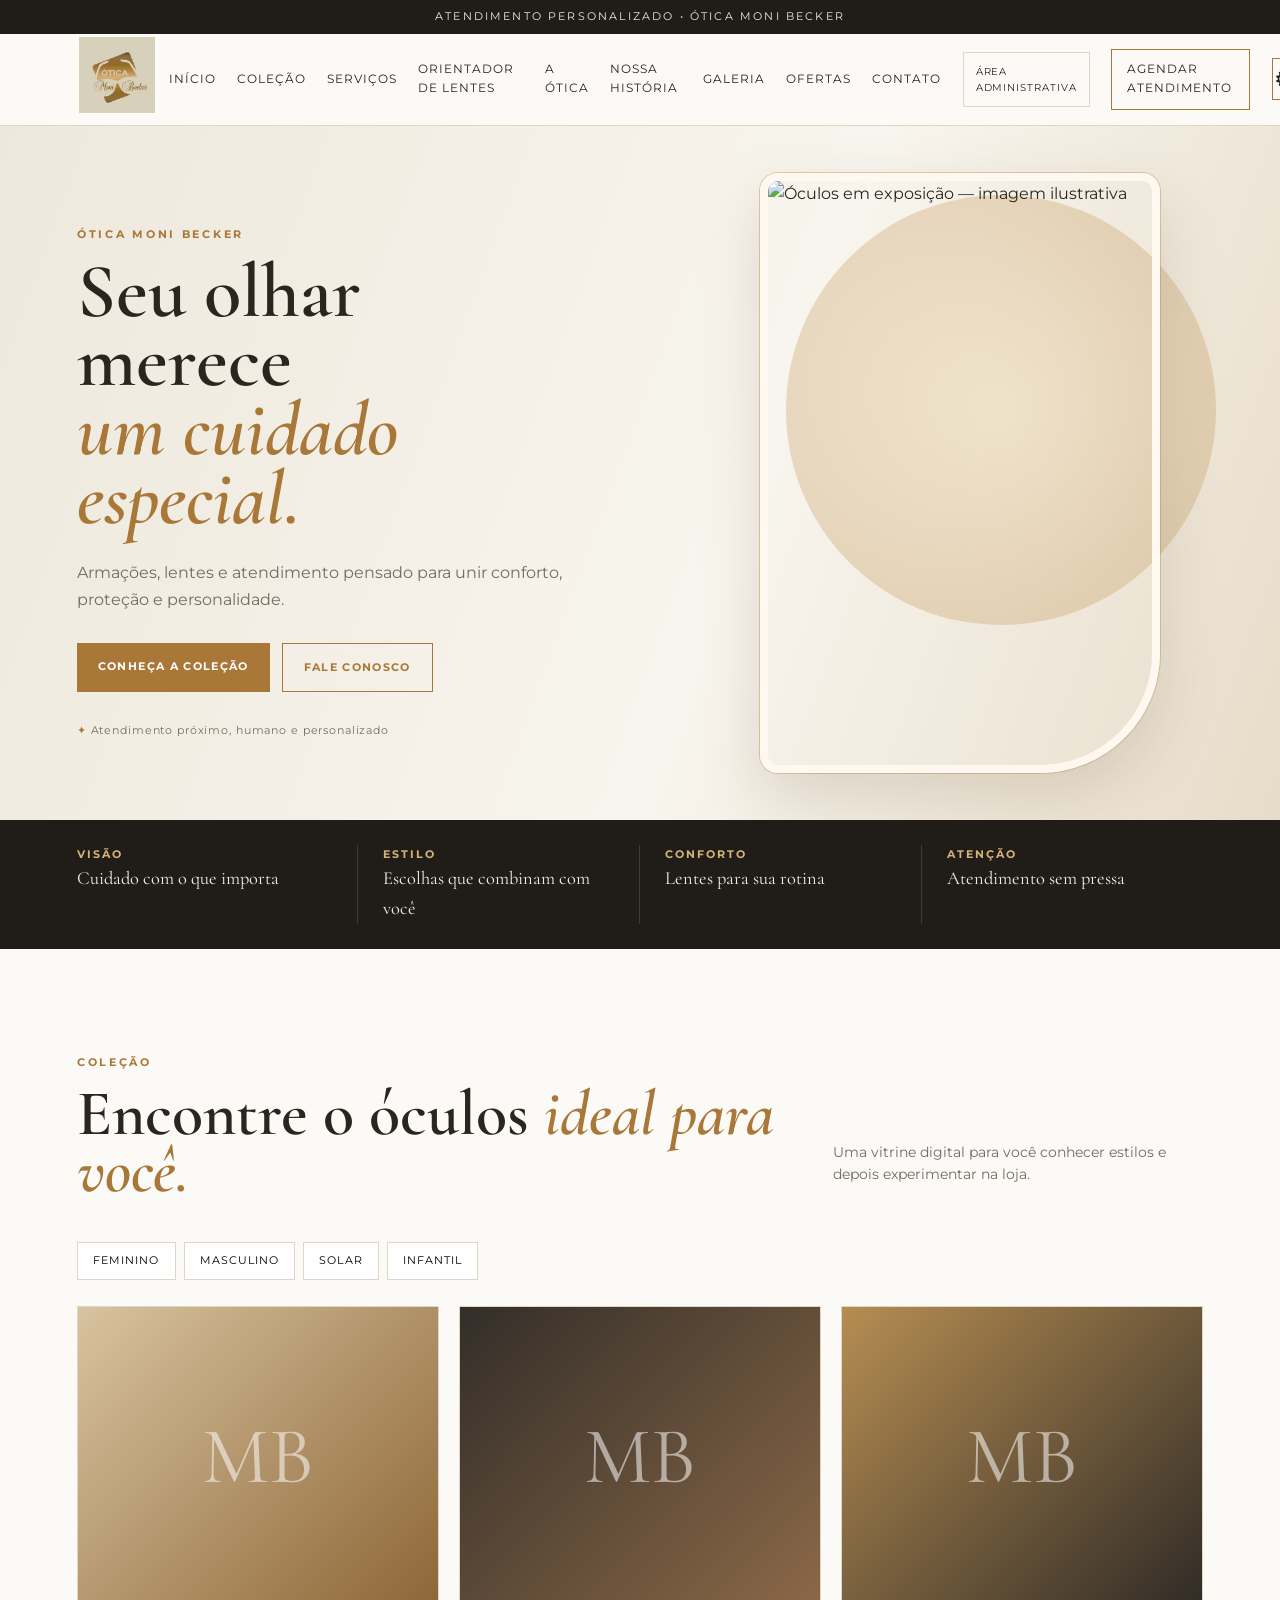
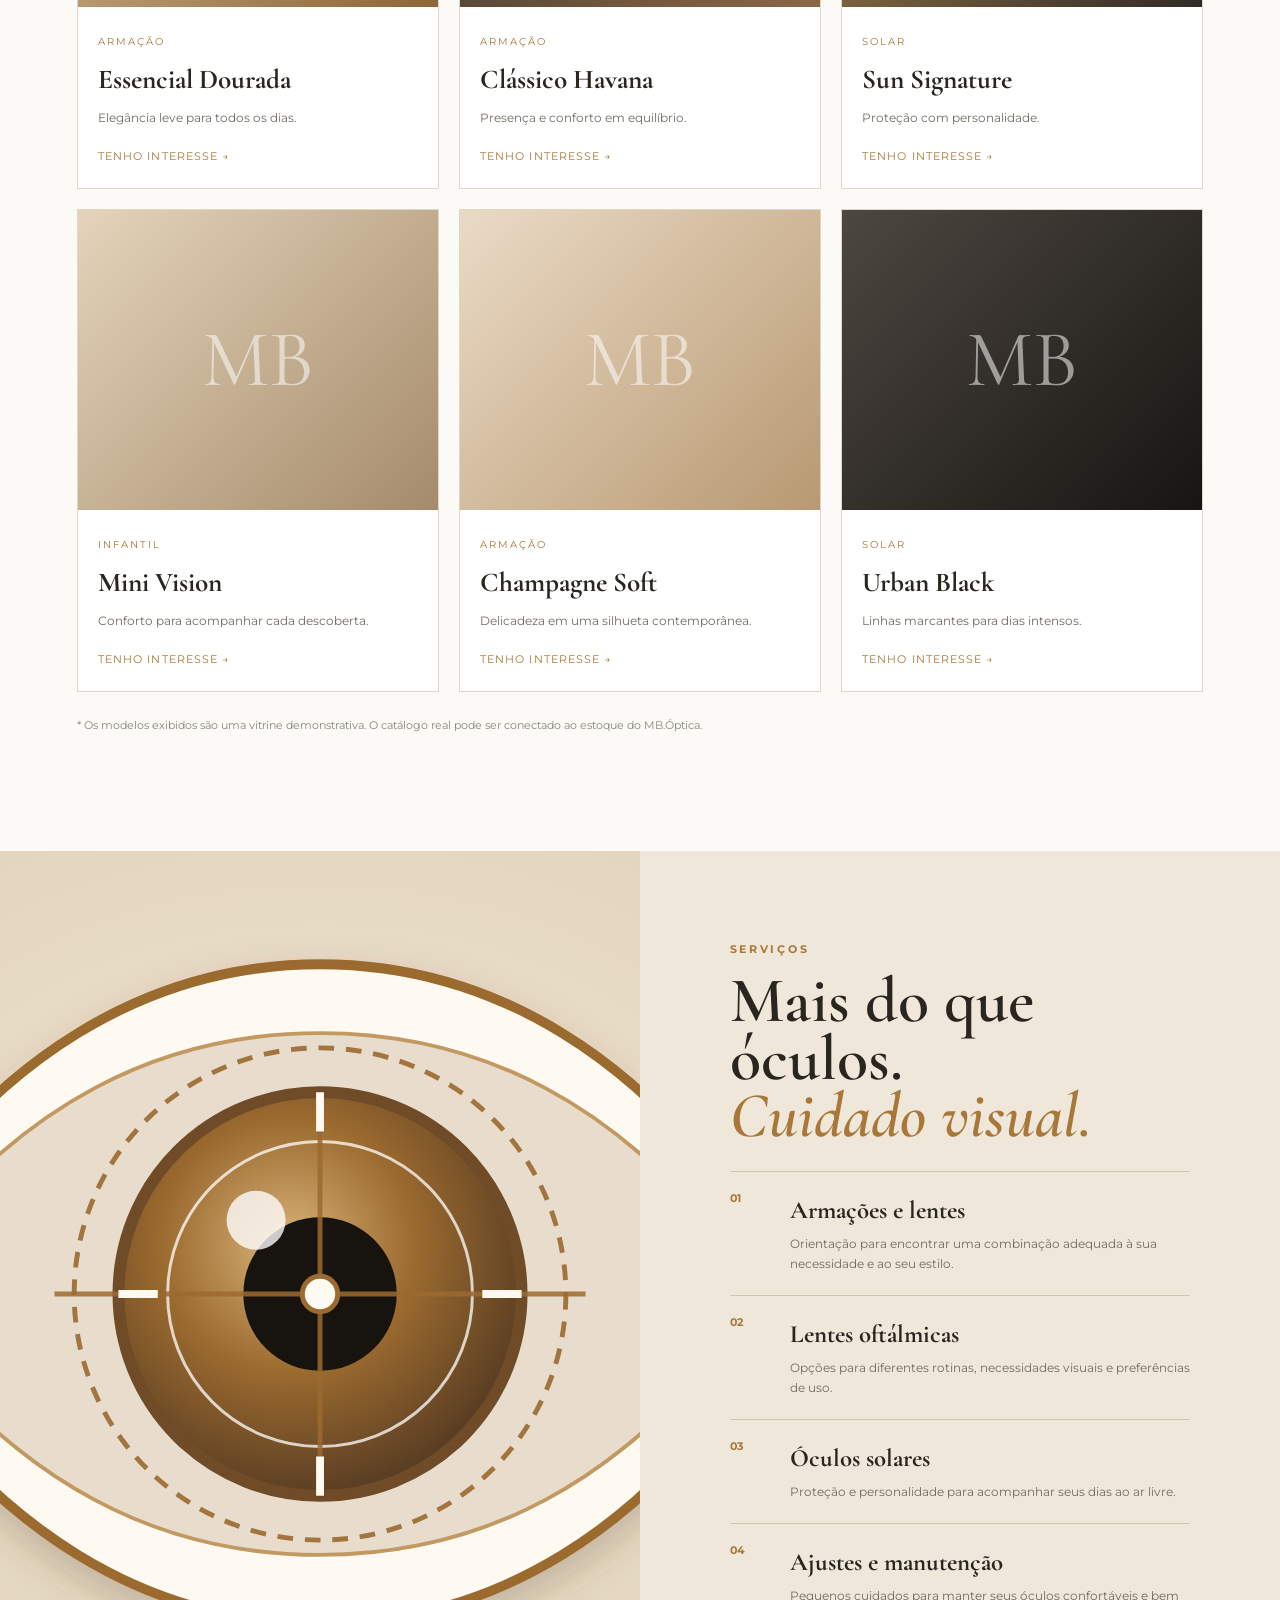
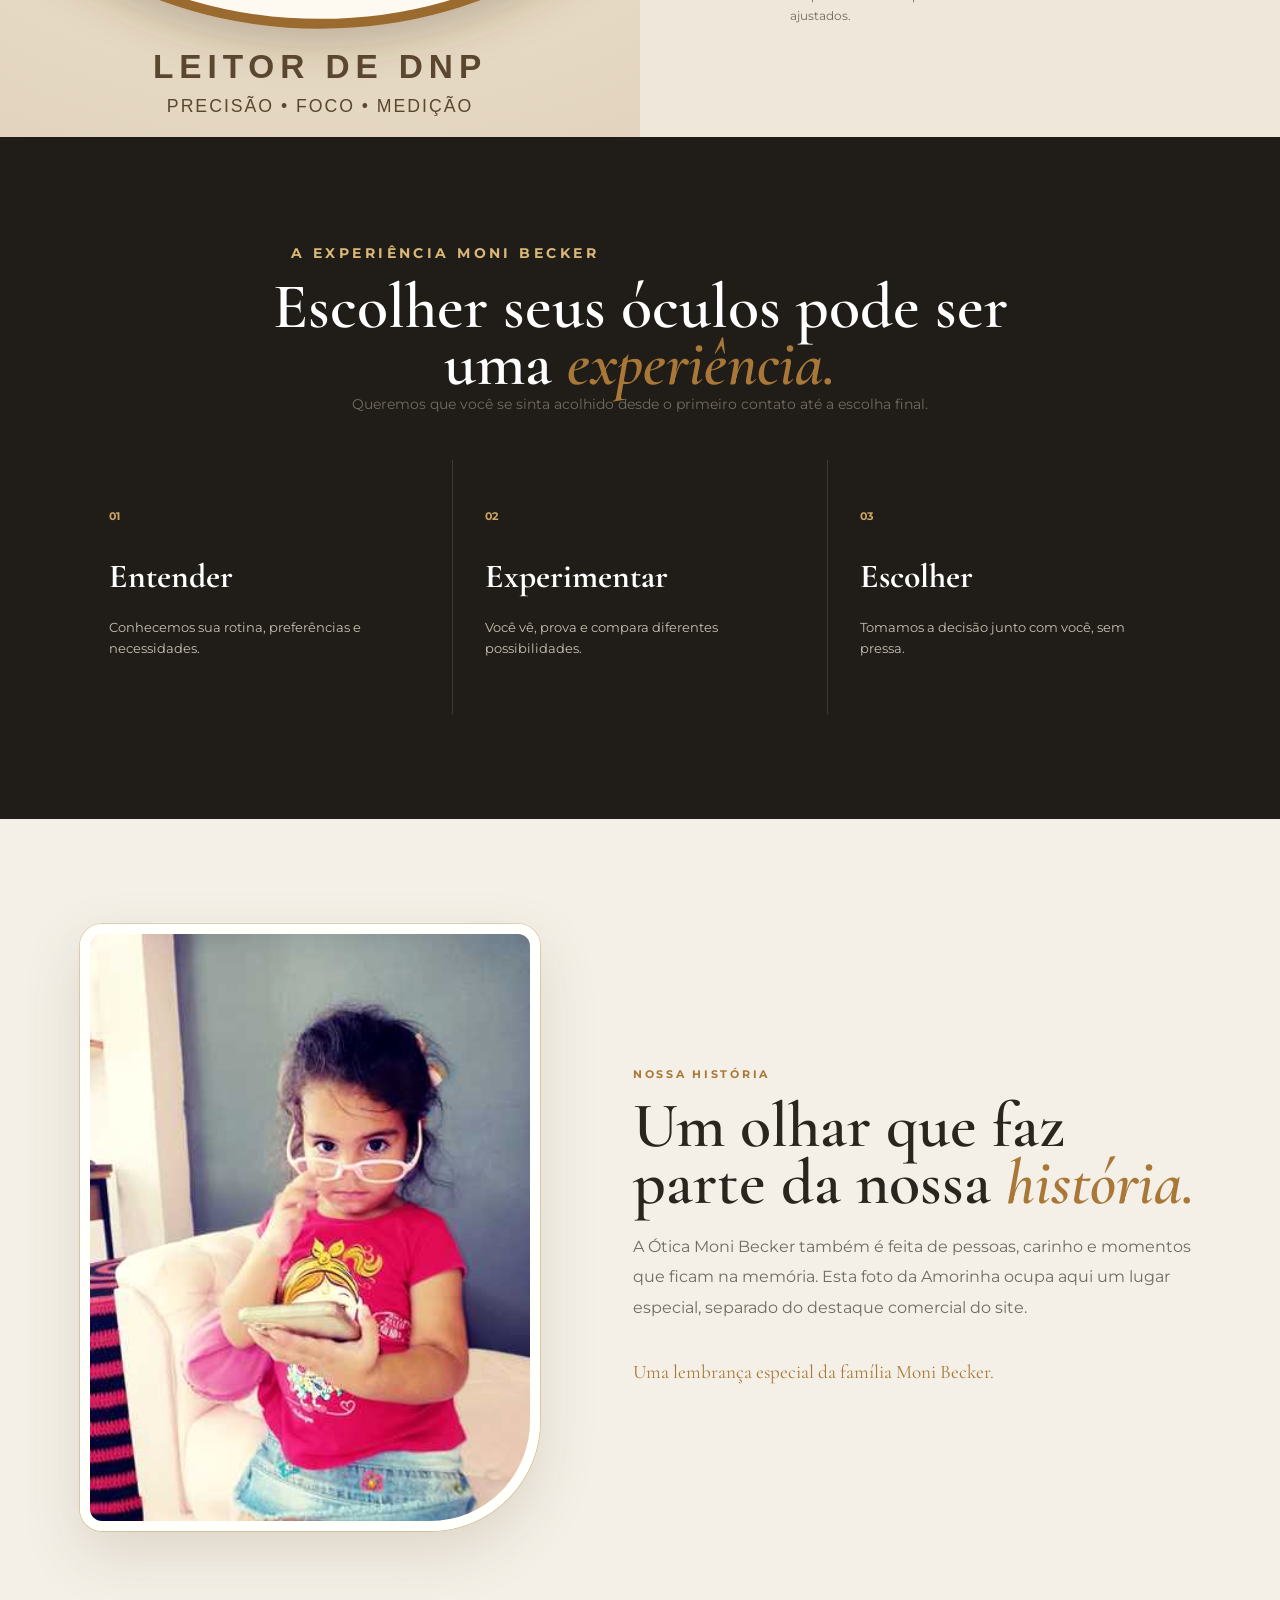
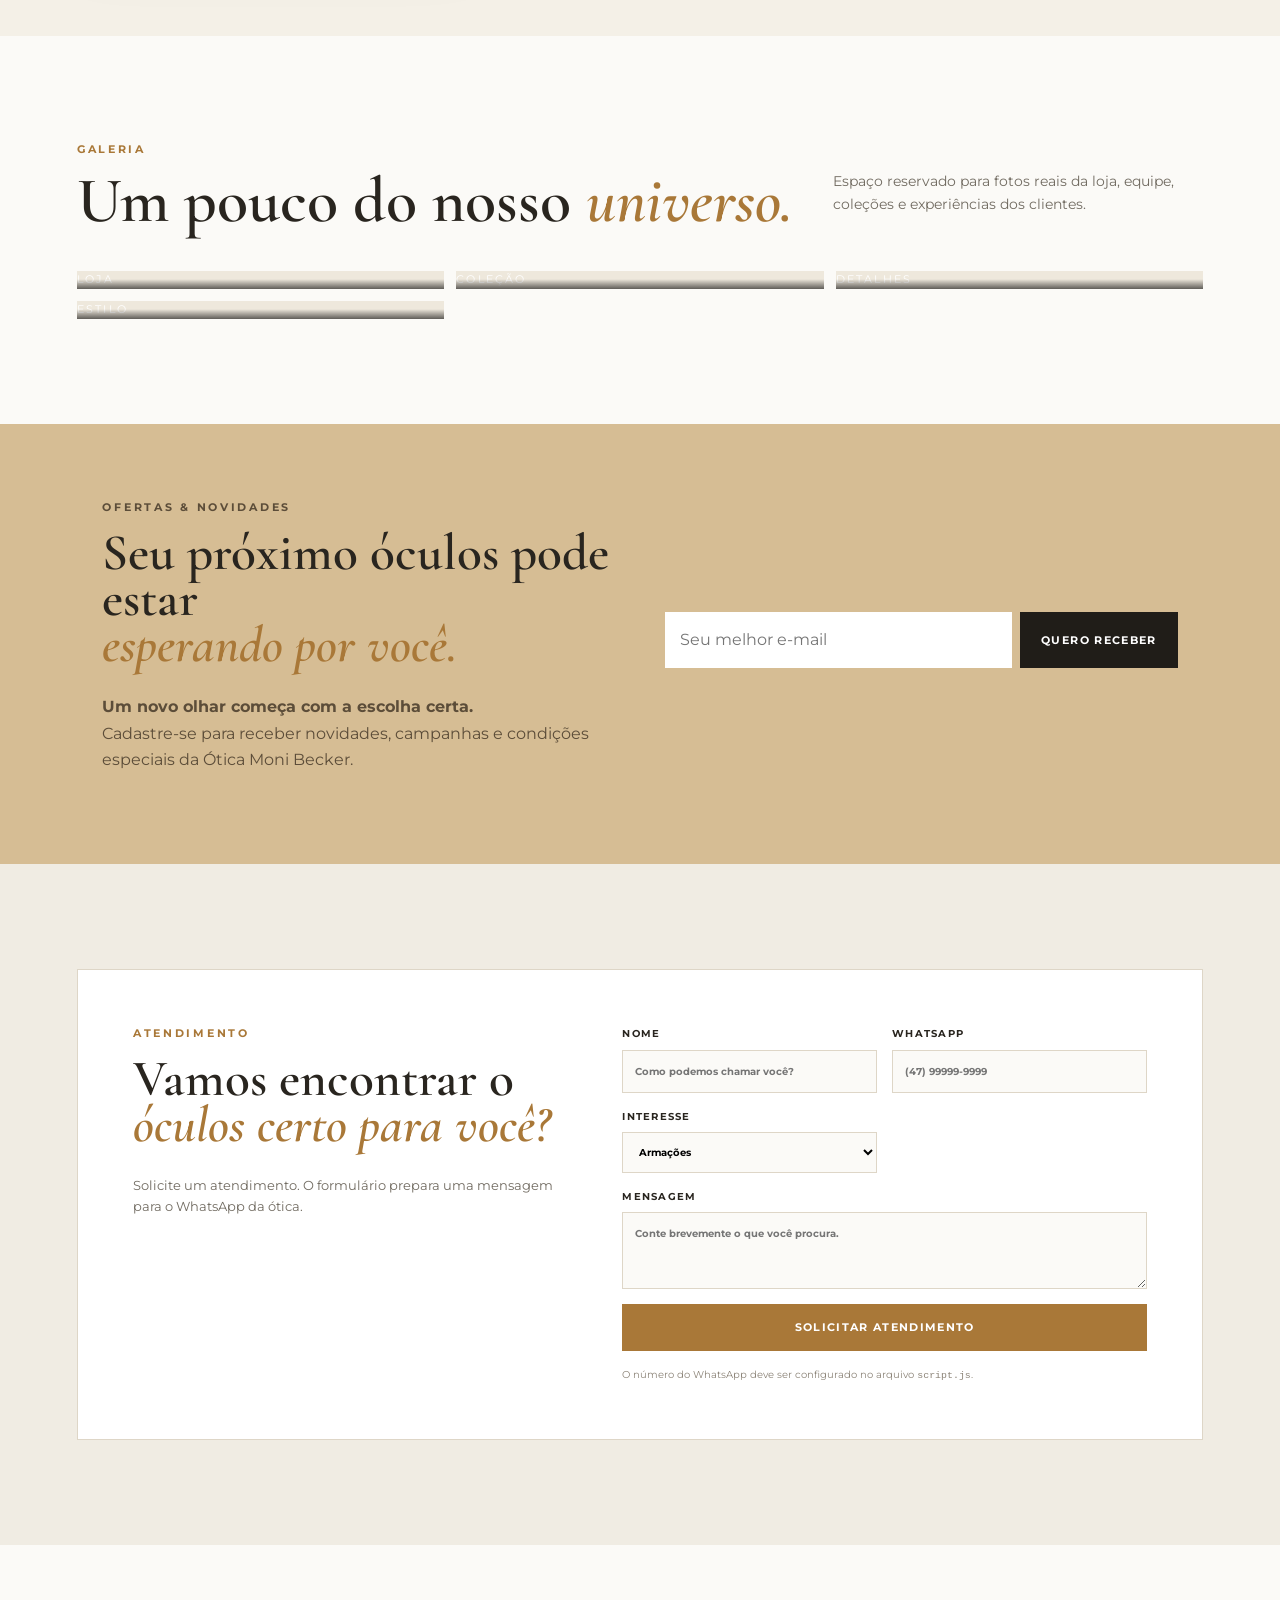
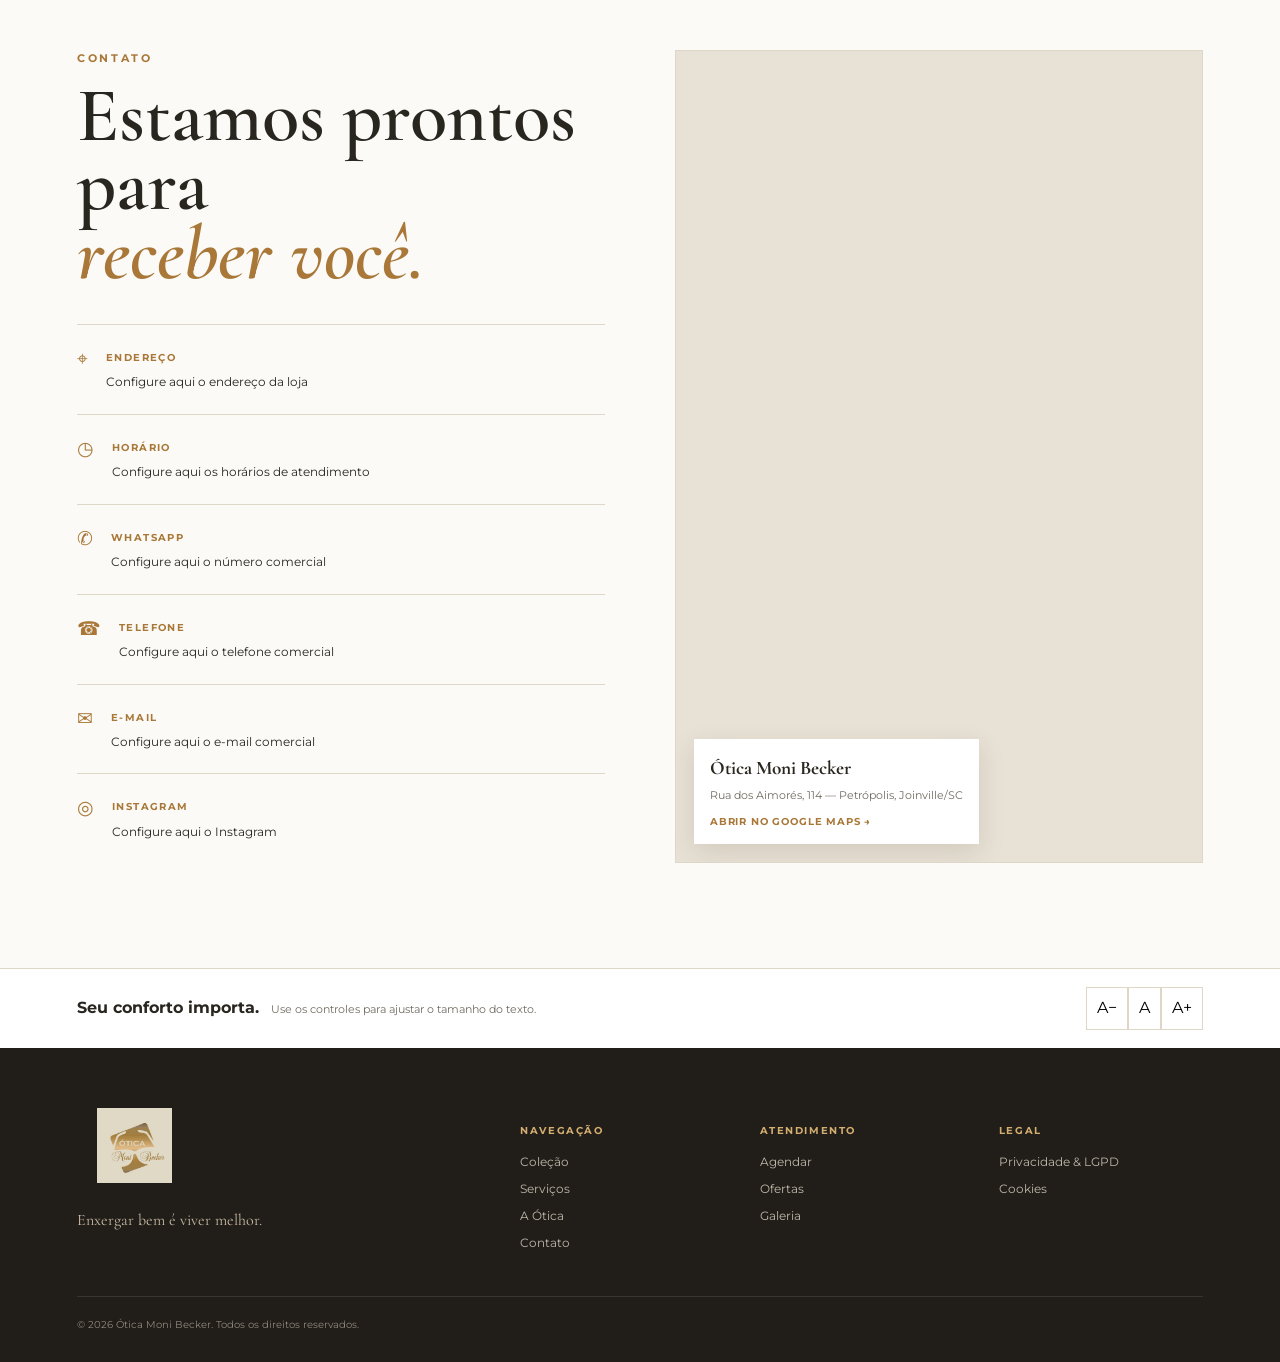
==== index.html @ f85c23d7 "Add lens guide to public site navigation" ====
<!DOCTYPE html>
<html lang="pt-BR">
<head>
  <meta charset="UTF-8">
  <meta name="viewport" content="width=device-width, initial-scale=1.0">
  <meta name="theme-color" content="#9b6a2f">
  <meta name="description" content="Ótica Moni Becker — cuidado visual, estilo e atendimento personalizado.">
  <title>Ótica Moni Becker | Enxergar bem é viver melhor</title>
  <link rel="icon" type="image/jpeg" href="/assets/logo.jpg?v=20261009" sizes="any">
  <link rel="preconnect" href="https://fonts.googleapis.com">
  <link rel="preconnect" href="https://fonts.gstatic.com" crossorigin>
  <link href="https://fonts.googleapis.com/css2?family=Cormorant+Garamond:wght@500;600;700&family=Montserrat:wght@400;500;600;700&display=swap" rel="stylesheet">
  <link rel="stylesheet" href="styles.css?v=20261004-47">
  <style>
    .hero-photo-wrap{position:relative;min-height:550px;display:flex;align-items:center;justify-content:center;padding:40px 5vw;overflow:hidden}
    .hero-photo-wrap::before{content:"";position:absolute;width:430px;height:430px;border-radius:50%;background:radial-gradient(circle,#ead0a3,#bb8a4a);opacity:.34;right:10%;top:10%}
    .hero-photo{position:relative;z-index:2;width:min(78%,460px);height:600px;object-fit:cover;object-position:center 22%;border:8px solid #fff8f0;box-shadow:0 24px 60px #6f59352e,0 0 0 1px #b98a4b66;border-radius:18px 18px 120px 18px}
    @media(max-width:900px){.hero-photo-wrap{min-height:480px;padding:25px 8vw;align-items:flex-end}.hero-photo{width:min(70%,360px);height:500px}.hero-photo-wrap::before{width:330px;height:330px;right:2%;top:8%}}
    @media(max-width:600px){.hero-photo-wrap{min-height:430px;padding:10px 7vw 45px}.hero-photo{width:72%;height:430px;border-width:6px;border-radius:14px 14px 90px 14px}}
  </style>
</head>
<body>
  <div class="topbar">ATENDIMENTO PERSONALIZADO • ÓTICA MONI BECKER</div>

  <header class="site-header" id="top">
    <a class="brand" href="#inicio" aria-label="Ótica Moni Becker - início">
      <img src="assets/logo.jpg" alt="Logo Ótica Moni Becker">
    </a>
    <button class="menu-toggle" aria-label="Abrir menu" aria-expanded="false">☰</button>
    <nav class="nav" aria-label="Navegação principal">
      <a href="#inicio">Início</a>
      <a href="#colecao">Coleção</a>
      <a href="#servicos">Serviços</a>
      <a href="orientador-lentes.html">Orientador de lentes</a>
      <a href="#experiencia">A Ótica</a>
      <a href="#historia">Nossa história</a>
      <a href="#galeria">Galeria</a>
      <a href="#promocoes">Ofertas</a>
      <a href="#contato">Contato</a>
      <a class="nav-admin" href="admin.html">Área administrativa</a>
      <a class="nav-cta" href="#agendamento">Agendar atendimento</a>
      <a class="nav-gestion" href="https://gestao.mboptica.com.br/" target="_blank" rel="noopener" title="Acesso restrito — MB Gestão Inteligente" aria-label="Abrir acesso restrito à MB Gestão Inteligente">⚙</a>
    </nav>
  </header>

  <main>
    <section class="hero" id="inicio">
      <div class="hero-content">
        <p class="eyebrow">ÓTICA MONI BECKER</p>
        <h1>Seu olhar merece<br><em>um cuidado especial.</em></h1>
        <p class="hero-text">Armações, lentes e atendimento pensado para unir conforto, proteção e personalidade.</p>
        <div class="hero-actions">
          <a class="btn btn-gold" href="#colecao">Conheça a coleção</a>
          <a class="btn btn-outline" href="#agendamento">Fale conosco</a>
        </div>
        <div class="hero-note"><span>✦</span> Atendimento próximo, humano e personalizado</div>
      </div>
      <div class="hero-photo-wrap">
        <img class="hero-photo" src="https://images.unsplash.com/photo-1501713117278-80d75143037a?auto=format&fit=crop&fm=jpg&q=80&w=1400" alt="Óculos em exposição — imagem ilustrativa">
      </div>
    </section>

    <section class="trust-strip">
      <div><strong>VISÃO</strong><span>Cuidado com o que importa</span></div>
      <div><strong>ESTILO</strong><span>Escolhas que combinam com você</span></div>
      <div><strong>CONFORTO</strong><span>Lentes para sua rotina</span></div>
      <div><strong>ATENÇÃO</strong><span>Atendimento sem pressa</span></div>
    </section>

    <section class="section" id="colecao">
      <div class="section-heading">
        <div>
          <p class="eyebrow">COLEÇÃO</p>
          <h2>Encontre o óculos <em>ideal para você.</em></h2>
        </div>
        <p>Uma vitrine digital para você conhecer estilos e depois experimentar na loja.</p>
      </div>

      <div class="filters" role="tablist" aria-label="Filtrar coleção">
        <button class="filter" data-filter="feminino">Feminino</button>
        <button class="filter" data-filter="masculino">Masculino</button>
        <button class="filter" data-filter="solar">Solar</button>
        <button class="filter" data-filter="infantil">Infantil</button>
      </div>

      <div class="product-grid">
        <article class="product-card" data-category="feminino">
          <div class="product-visual pv-1"><span>MB</span></div>
          <div class="product-info"><small>ARMAÇÃO</small><h3>Essencial Dourada</h3><p>Elegância leve para todos os dias.</p><button class="text-link" data-product="Essencial Dourada">Tenho interesse →</button></div>
        </article>
        <article class="product-card" data-category="masculino">
          <div class="product-visual pv-2"><span>MB</span></div>
          <div class="product-info"><small>ARMAÇÃO</small><h3>Clássico Havana</h3><p>Presença e conforto em equilíbrio.</p><button class="text-link" data-product="Clássico Havana">Tenho interesse →</button></div>
        </article>
        <article class="product-card" data-category="solar">
          <div class="product-visual pv-3"><span>MB</span></div>
          <div class="product-info"><small>SOLAR</small><h3>Sun Signature</h3><p>Proteção com personalidade.</p><button class="text-link" data-product="Sun Signature">Tenho interesse →</button></div>
        </article>
        <article class="product-card" data-category="infantil">
          <div class="product-visual pv-4"><span>MB</span></div>
          <div class="product-info"><small>INFANTIL</small><h3>Mini Vision</h3><p>Conforto para acompanhar cada descoberta.</p><button class="text-link" data-product="Mini Vision">Tenho interesse →</button></div>
        </article>
        <article class="product-card" data-category="feminino">
          <div class="product-visual pv-5"><span>MB</span></div>
          <div class="product-info"><small>ARMAÇÃO</small><h3>Champagne Soft</h3><p>Delicadeza em uma silhueta contemporânea.</p><button class="text-link" data-product="Champagne Soft">Tenho interesse →</button></div>
        </article>
        <article class="product-card" data-category="solar">
          <div class="product-visual pv-6"><span>MB</span></div>
          <div class="product-info"><small>SOLAR</small><h3>Urban Black</h3><p>Linhas marcantes para dias intensos.</p><button class="text-link" data-product="Urban Black">Tenho interesse →</button></div>
        </article>
      </div>
      <p class="catalog-note">* Os modelos exibidos são uma vitrine demonstrativa. O catálogo real pode ser conectado ao estoque do MB.Óptica.</p>
    </section>

    <section class="split-section" id="servicos">
      <div class="split-image service-art" aria-label="Imagem dos serviços">
        <img id="serviceImage" class="service-photo" src="assets/service-dnp-reader.svg" alt="Leitor de DNP com mira de medição">
      </div>
      <div class="split-copy">
        <p class="eyebrow">SERVIÇOS</p>
        <h2>Mais do que óculos.<br><em>Cuidado visual.</em></h2>
        <div class="service-list">
          <div><span>01</span><div><h3>Armações e lentes</h3><p>Orientação para encontrar uma combinação adequada à sua necessidade e ao seu estilo.</p></div></div>
          <div><span>02</span><div><h3>Lentes oftálmicas</h3><p>Opções para diferentes rotinas, necessidades visuais e preferências de uso.</p></div></div>
          <div><span>03</span><div><h3>Óculos solares</h3><p>Proteção e personalidade para acompanhar seus dias ao ar livre.</p></div></div>
          <div><span>04</span><div><h3>Ajustes e manutenção</h3><p>Pequenos cuidados para manter seus óculos confortáveis e bem ajustados.</p></div></div>
        </div>
      </div>
    </section>

    <section class="experience section" id="experiencia">
      <div class="section-heading centered">
        <p class="eyebrow">A EXPERIÊNCIA MONI BECKER</p>
        <h2>Escolher seus óculos pode ser uma <em>experiência.</em></h2>
        <p>Queremos que você se sinta acolhido desde o primeiro contato até a escolha final.</p>
      </div>
      <div class="experience-image-wrap" id="experienceImageWrap" hidden><img id="experienceImage" class="experience-image" alt="Experiência Moni Becker"></div>
      <div class="experience-grid">
        <div class="experience-card"><b>01</b><h3>Entender</h3><p>Conhecemos sua rotina, preferências e necessidades.</p></div>
        <div class="experience-card"><b>02</b><h3>Experimentar</h3><p>Você vê, prova e compara diferentes possibilidades.</p></div>
        <div class="experience-card"><b>03</b><h3>Escolher</h3><p>Tomamos a decisão junto com você, sem pressa.</p></div>
      </div>
    </section>

    <section class="story section" id="historia">
      <div class="story-photo-wrap">
        <img class="story-photo" id="amorinhaPhoto" src="assets/amorinha.jpg" alt="Amorinha usando óculos da Ótica Moni Becker">
      </div>
      <div class="story-copy">
        <p class="eyebrow">NOSSA HISTÓRIA</p>
        <h2>Um olhar que faz parte da nossa <em>história.</em></h2>
        <p>A Ótica Moni Becker também é feita de pessoas, carinho e momentos que ficam na memória. Esta foto da Amorinha ocupa aqui um lugar especial, separado do destaque comercial do site.</p>
        <span class="story-note">Uma lembrança especial da família Moni Becker.</span>
      </div>
    </section>

    <section class="gallery section" id="galeria">
      <div class="section-heading">
        <div><p class="eyebrow">GALERIA</p><h2>Um pouco do nosso <em>universo.</em></h2></div>
        <p>Espaço reservado para fotos reais da loja, equipe, coleções e experiências dos clientes.</p>
      </div>
      <div class="gallery-grid">
        <div class="gallery-tile g1"><span>LOJA</span></div>
        <div class="gallery-tile g2"><span>COLEÇÃO</span></div>
        <div class="gallery-tile g3"><span>DETALHES</span></div>
        <div class="gallery-tile g4"><span>ESTILO</span></div>
      </div>
    </section>

    <section class="offer" id="promocoes">
      <div>
        <p class="eyebrow">OFERTAS & NOVIDADES</p>
        <h2>Seu próximo óculos pode estar<br><em>esperando por você.</em></h2>
        <p><strong>Um novo olhar começa com a escolha certa.</strong><br>Cadastre-se para receber novidades, campanhas e condições especiais da Ótica Moni Becker.</p>
      </div>
      <form class="newsletter" id="newsletterForm">
        <input type="email" placeholder="Seu melhor e-mail" aria-label="Seu melhor e-mail" required>
        <button class="btn btn-dark" type="submit">Quero receber</button>
        <small id="newsletterMsg"></small>
      </form>
    </section>

    <section class="appointment section" id="agendamento">
      <div class="appointment-card">
        <div>
          <p class="eyebrow">ATENDIMENTO</p>
          <h2>Vamos encontrar o<br><em>óculos certo para você?</em></h2>
          <p>Solicite um atendimento. O formulário prepara uma mensagem para o WhatsApp da ótica.</p>
        </div>
        <form id="appointmentForm" class="appointment-form">
          <label>Nome<input id="name" required placeholder="Como podemos chamar você?"></label>
          <label>WhatsApp<input id="phone" required placeholder="(47) 99999-9999"></label>
          <label>Interesse
            <select id="interest">
              <option>Armações</option><option>Lentes</option><option>Óculos solares</option><option>Infantil</option><option>Ajuste/manutenção</option><option>Agendamento de exame — Oftalmologista</option><option>Agendamento de exame — Optometrista</option><option>Outro</option>
            </select>
          </label>
          <label>Mensagem<textarea id="message" rows="3" placeholder="Conte brevemente o que você procura."></textarea></label>
          <button class="btn btn-gold" type="submit">Solicitar atendimento</button>
          <small class="form-note">O número do WhatsApp deve ser configurado no arquivo <code>script.js</code>.</small>
        </form>
      </div>
    </section>

    <section class="contact section" id="contato">
      <div class="contact-info">
        <p class="eyebrow">CONTATO</p>
        <h2>Estamos prontos para<br><em>receber você.</em></h2>
        <div class="contact-items">
          <div><span>⌖</span><div><small>ENDEREÇO</small><p id="contactAddress">Configure aqui o endereço da loja</p></div></div>
          <div><span>◷</span><div><small>HORÁRIO</small><p id="contactHours">Configure aqui os horários de atendimento</p></div></div>
          <div><span>✆</span><div><small>WHATSAPP</small><p id="contactWhatsapp">Configure aqui o número comercial</p></div></div>
          <div><span>☎</span><div><small>TELEFONE</small><p id="contactPhone">Configure aqui o telefone comercial</p></div></div>
          <div><span>✉</span><div><small>E-MAIL</small><p id="contactEmail">Configure aqui o e-mail comercial</p></div></div>
          <div><span>◎</span><div><small>INSTAGRAM</small><p id="contactInstagram">Configure aqui o Instagram</p></div></div>
        </div>
      </div>
      <div class="map-container">
        <iframe
          src="https://www.google.com/maps?q=Rua+dos+Aimor%C3%A9s,+114,+Petr%C3%B3polis,+Joinville,+SC&output=embed"
          title="Mapa da Ótica Moni Becker — Rua dos Aimorés, 114, Petrópolis, Joinville"
          loading="lazy"
          referrerpolicy="no-referrer-when-downgrade"
          allowfullscreen>
        </iframe>
        <div class="map-caption">
          <strong>Ótica Moni Becker</strong>
          <span>Rua dos Aimorés, 114 — Petrópolis, Joinville/SC</span>
          <a href="https://www.google.com/maps/search/?api=1&query=Rua+dos+Aimor%C3%A9s,+114,+Petr%C3%B3polis,+Joinville,+SC" target="_blank" rel="noopener">Abrir no Google Maps →</a>
        </div>
      </div>
    </section>

    <section class="accessibility">
      <div><strong>Seu conforto importa.</strong><span>Use os controles para ajustar o tamanho do texto.</span></div>
      <div class="access-controls"><button data-font="down">A−</button><button data-font="reset">A</button><button data-font="up">A+</button></div>
    </section>
  </main>

  <footer class="footer">
    <div class="footer-brand"><img src="assets/logo.jpg" alt="Ótica Moni Becker"><p>Enxergar bem é viver melhor.</p></div>
    <div><h4>Navegação</h4><a href="#colecao">Coleção</a><a href="#servicos">Serviços</a><a href="#experiencia">A Ótica</a><a href="#contato">Contato</a></div>
    <div><h4>Atendimento</h4><a href="#agendamento">Agendar</a><a href="#promocoes">Ofertas</a><a href="#galeria">Galeria</a></div>
    <div><h4>Legal</h4><a href="#lgpd" onclick="openModal('lgpdModal'); return false;">Privacidade & LGPD</a><a href="#cookies" onclick="openModal('cookieModal'); return false;">Cookies</a></div>
    <div class="footer-bottom">© <span id="year"></span> Ótica Moni Becker. Todos os direitos reservados.</div>
  </footer>

  <div class="collection-album hidden" id="collectionAlbum" role="dialog" aria-modal="true" aria-labelledby="collectionAlbumTitle" aria-hidden="true">
    <div class="collection-album-backdrop" data-close-album></div>
    <div class="collection-album-box">
      <div class="collection-album-head">
        <div>
          <p class="eyebrow">COLEÇÃO</p>
          <h2 id="collectionAlbumTitle">Coleção</h2>
          <p id="collectionAlbumCount"></p>
        </div>
        <button class="collection-album-close" type="button" data-close-album aria-label="Fechar álbum">×</button>
      </div>
      <div class="collection-album-grid" id="collectionAlbumGrid"></div>
    </div>
  </div>

  <div class="modal" id="lgpdModal" role="dialog" aria-modal="true" aria-labelledby="lgpdTitle">
    <div class="modal-box"><button class="close" onclick="closeModal('lgpdModal')" aria-label="Fechar">×</button><p class="eyebrow">PRIVACIDADE</p><h2 id="lgpdTitle">Privacidade & LGPD</h2><p>Esta versão do site foi preparada para receber uma política de privacidade real. Antes da publicação definitiva, devem ser inseridos os dados da empresa, finalidades de tratamento, canais de contato e informações sobre direitos dos titulares.</p><button class="btn btn-dark" onclick="closeModal('lgpdModal')">Entendi</button></div>
  </div>

  <div class="modal" id="cookieModal" role="dialog" aria-modal="true" aria-labelledby="cookieTitle">
    <div class="modal-box"><button class="close" onclick="closeModal('cookieModal')" aria-label="Fechar">×</button><p class="eyebrow">COOKIES</p><h2 id="cookieTitle">Uso de cookies</h2><p>O site-base não utiliza cookies de publicidade ou rastreamento. Caso sejam adicionadas ferramentas de analytics, anúncios ou integrações de terceiros, o aviso deverá ser atualizado.</p><button class="btn btn-dark" onclick="closeModal('cookieModal')">Fechar</button></div>
  </div>

  <div class="toast" id="toast" role="status"></div>
  <script src="https://cdn.jsdelivr.net/npm/@supabase/supabase-js@2"></script><script src="supabase-config.js"></script><script src="script.js?v=20261009-48"></script>
</body>
</html>
---- styles.css ----
:root{
  --gold:#a97838;--gold2:#d5aa67;--cream:#f4f0e7;--paper:#fbfaf7;--ink:#29251f;
  --muted:#716b61;--line:#ded6c7;--dark:#201d18;--serif:"Cormorant Garamond",Georgia,serif;
  --sans:"Montserrat",Arial,sans-serif;--scale:1;
}
*{box-sizing:border-box}html{scroll-behavior:smooth;font-size:calc(16px * var(--scale))}
body{margin:0;background:var(--paper);color:var(--ink);font-family:var(--sans);line-height:1.65}
a{color:inherit;text-decoration:none}button,input,select,textarea{font:inherit}
.topbar{background:var(--dark);color:#f4ead8;text-align:center;padding:8px;font-size:.68rem;letter-spacing:.2em}
.site-header{height:92px;display:flex;align-items:center;justify-content:space-between;padding:0 5vw;background:rgba(251,250,247,.96);border-bottom:1px solid var(--line);position:sticky;top:0;z-index:20;backdrop-filter:blur(12px)}
.brand img{width:105px;height:76px;object-fit:contain;mix-blend-mode:multiply}.nav{display:flex;gap:1.35rem;align-items:center;font-size:.73rem;letter-spacing:.08em;text-transform:uppercase}.nav a{transition:.2s}.nav a:hover{color:var(--gold)}.nav-admin{border:1px solid var(--line);padding:10px 12px;font-size:.62rem}.nav-admin:hover{border-color:var(--gold)}.nav-cta{border:1px solid var(--gold);padding:10px 15px}.nav-gestion{width:42px;height:42px;display:inline-flex;align-items:center;justify-content:center;border:1px solid var(--gold);font-size:1.45rem;line-height:1;letter-spacing:0;color:var(--dark);transition:.2s}.nav-gestion:hover{border-color:var(--gold);color:var(--gold);transform:translateY(-1px)}.menu-toggle{display:none;background:none;border:0;font-size:1.6rem}
.hero{min-height:690px;background:linear-gradient(110deg,#eee8dc 0%,#f8f5ee 58%,#e7dcc9 100%);display:grid;grid-template-columns:1fr 1fr;overflow:hidden;position:relative}
.hero-content{padding:100px 6vw 80px;align-self:center;position:relative;z-index:2}.eyebrow{font-size:.68rem;letter-spacing:.25em;font-weight:700;color:var(--gold);margin:0 0 13px}.hero h1,.section h2,.split-copy h2,.offer h2,.appointment h2,.contact h2{font-family:var(--serif);font-size:clamp(3.1rem,6vw,5.9rem);line-height:.9;font-weight:600;margin:0 0 26px}.hero h1 em,.section h2 em,.split-copy h2 em,.offer h2 em,.appointment h2 em,.contact h2 em{color:var(--gold);font-style:italic}.hero-text{max-width:540px;color:var(--muted);font-size:1.02rem}.hero-actions{display:flex;gap:12px;margin:30px 0}.btn{border:0;padding:14px 21px;text-transform:uppercase;letter-spacing:.12em;font-size:.7rem;font-weight:700;cursor:pointer;display:inline-block}.btn-gold{background:var(--gold);color:#fff}.btn-outline{border:1px solid var(--gold);color:var(--gold);background:transparent}.btn-dark{background:var(--dark);color:#fff}.hero-note{font-size:.68rem;letter-spacing:.08em;color:#766e62}.hero-note span{color:var(--gold)}
.hero-art{position:relative;min-height:550px}.sun{width:420px;height:420px;border-radius:50%;background:radial-gradient(circle,#ead0a3,#bb8a4a);position:absolute;right:9%;top:11%;opacity:.78}.lens{position:absolute;border:16px solid #3c3328;width:260px;height:220px;border-radius:45% 55% 52% 48%;z-index:2;box-shadow:0 15px 30px #6f59352b}.lens-a{right:29%;top:31%;transform:rotate(8deg)}.lens-b{right:1%;top:31%;transform:rotate(8deg)}.frame-shape{position:absolute;width:170px;height:22px;background:#3c3328;right:25%;top:50%;z-index:3;transform:rotate(8deg);border-radius:50%}
.trust-strip{display:grid;grid-template-columns:repeat(4,1fr);background:var(--dark);color:#fff;padding:25px 6vw}.trust-strip div{border-right:1px solid #ffffff22;padding:0 25px}.trust-strip div:first-child{padding-left:0}.trust-strip div:last-child{border:0}.trust-strip strong{display:block;color:#d6b278;font-size:.7rem;letter-spacing:.18em}.trust-strip span{font-family:var(--serif);font-size:1.15rem;color:#eee}
.section{padding:105px 6vw}.section-heading{display:flex;justify-content:space-between;gap:40px;align-items:end;margin-bottom:42px}.section-heading h2{font-size:clamp(2.8rem,5vw,5rem);margin:0}.section-heading>p{max-width:370px;color:var(--muted);font-size:.86rem}.filters{display:flex;gap:8px;margin-bottom:26px;flex-wrap:wrap}.filter{border:1px solid var(--line);background:#fff;padding:9px 15px;font-size:.68rem;text-transform:uppercase;letter-spacing:.1em;cursor:pointer}.filter.active,.filter:hover{background:var(--gold);color:#fff;border-color:var(--gold)}
.product-grid{display:grid;grid-template-columns:repeat(3,1fr);gap:20px}.product-card{background:#fff;border:1px solid var(--line);transition:.3s}.product-card:hover{transform:translateY(-5px);box-shadow:0 20px 50px #3b2c1714}.product-visual{height:300px;display:grid;place-items:center;position:relative;overflow:hidden}.product-visual img{width:100%;height:100%;object-fit:cover;display:block}.collection-link{display:block;width:100%;border:0;border-top:1px solid var(--line);border-bottom:1px solid var(--line);background:#fff;color:var(--gold);padding:10px 18px;text-align:left;font-size:.68rem;text-transform:uppercase;letter-spacing:.1em;cursor:pointer;transition:.2s}.collection-link:hover{background:var(--cream);color:var(--dark)}.product-visual span{font-family:var(--serif);font-size:5rem;color:#fff8}.pv-1{background:linear-gradient(135deg,#d8c3a0,#8d6636)}.pv-2{background:linear-gradient(135deg,#332e29,#8b6847)}.pv-3{background:linear-gradient(135deg,#b68d52,#302b27)}.pv-4{background:linear-gradient(135deg,#e4d4bb,#a58b6b)}.pv-5{background:linear-gradient(135deg,#eadbc6,#b89972)}.pv-6{background:linear-gradient(135deg,#4d4740,#171513)}.product-info{padding:20px}.product-info small{color:var(--gold);font-size:.62rem;letter-spacing:.2em}.product-info h3{font-family:var(--serif);font-size:1.7rem;margin:5px 0}.product-info p{color:var(--muted);font-size:.78rem;margin:0 0 13px}.text-link{border:0;background:none;color:var(--gold);padding:0;cursor:pointer;font-size:.68rem;text-transform:uppercase;letter-spacing:.1em}.catalog-note{color:#8b8377;font-size:.68rem;margin-top:25px}
.split-section{display:grid;grid-template-columns:1fr 1fr;background:#eee7da}.split-image{min-height:670px}.service-art{background:#e7ddcc;display:grid;place-items:center;overflow:hidden;min-height:100%}.service-photo{width:100%;height:100%;display:block;object-fit:cover;object-position:center;border:0}.split-copy{padding:90px 7vw;align-self:center}.split-copy h2{font-size:clamp(3rem,5vw,4.8rem)}.service-list>div{display:grid;grid-template-columns:45px 1fr;gap:15px;padding:18px 0;border-top:1px solid #cfc5b4}.service-list span{color:var(--gold);font-size:.68rem;font-weight:700}.service-list h3{font-family:var(--serif);font-size:1.55rem;margin:0}.service-list p{font-size:.76rem;color:var(--muted);margin:3px 0}
.centered{display:block;text-align:center;max-width:760px;margin:0 auto 45px}.centered>p:last-child{margin:0 auto;color:var(--muted);max-width:590px}.experience{background:var(--dark);color:#fff}.experience .eyebrow{color:#d8b777}.experience-grid{display:grid;grid-template-columns:repeat(3,1fr);gap:1px;background:#ffffff20}.experience-card{background:var(--dark);padding:42px 32px;min-height:220px}.experience-card b{color:#cba666;font-size:.7rem}.experience-card h3{font-family:var(--serif);font-size:2.1rem;margin:20px 0 8px}.experience-card p{color:#c8c0b3;font-size:.8rem}
.gallery-grid{display:grid;grid-template-columns:repeat(3,minmax(0,1fr));gap:12px;align-items:start}.gallery-tile{display:block;margin:0;padding:0;color:#fff;font-size:.68rem;letter-spacing:.2em;position:relative;overflow:hidden;background:#eee8dc}.gallery-tile:after{content:"";position:absolute;inset:0;background:linear-gradient(transparent 45%,#0009);pointer-events:none}.gallery-tile img{width:100%;height:auto;display:block;object-fit:contain;object-position:center;transition:transform .45s ease}.gallery-tile:hover img{transform:scale(1.02)}.gallery-tile figcaption{position:absolute;left:22px;bottom:20px;z-index:2;color:#fff;font-size:.68rem;letter-spacing:.2em;text-shadow:0 1px 4px #0008}.g1,.g2,.g3,.g4{grid-row:auto;grid-column:auto}
.offer{background:#d6bd94;padding:75px 8vw;display:grid;grid-template-columns:1fr 1fr;gap:50px;align-items:center}.offer h2{font-size:clamp(2.7rem,4vw,4.5rem)}.offer p{color:#5c4d39;max-width:560px}.newsletter{display:flex;flex-wrap:wrap;gap:8px}.newsletter input{flex:1;min-width:220px;border:0;padding:15px;background:#fff}.newsletter small{width:100%}
.appointment{background:#f0ece3}.appointment-card{background:#fff;border:1px solid var(--line);display:grid;grid-template-columns:.9fr 1.1fr;padding:55px;gap:60px}.appointment h2{font-size:clamp(2.8rem,4vw,4.2rem)}.appointment-card>div>p:last-child{color:var(--muted);font-size:.8rem}.appointment-form{display:grid;grid-template-columns:1fr 1fr;gap:15px}.appointment-form label{font-size:.65rem;text-transform:uppercase;letter-spacing:.12em;font-weight:700}.appointment-form label:nth-child(4),.appointment-form button,.form-note{grid-column:1/-1}.appointment-form input,.appointment-form select,.appointment-form textarea{display:block;width:100%;margin-top:7px;border:1px solid var(--line);padding:12px;background:#fbfaf7;outline:none}.appointment-form textarea{resize:vertical}.form-note{font-size:.62rem;color:#8c8478}
.contact{display:grid;grid-template-columns:1fr 1fr;gap:70px}.contact-items{margin-top:35px}.contact-items>div{display:flex;gap:18px;border-top:1px solid var(--line);padding:18px 0}.contact-items span{font-size:1.2rem;color:var(--gold)}.contact-items small{font-size:.6rem;letter-spacing:.15em;color:var(--gold);font-weight:700}.contact-items p{margin:3px 0;font-size:.78rem}.map-container{min-height:430px;border:1px solid var(--line);background:#e8e1d5;overflow:hidden;position:relative}.map-container iframe{display:block;width:100%;height:430px;border:0}.map-caption{position:absolute;left:18px;bottom:18px;background:#fff;padding:14px 16px;display:flex;flex-direction:column;gap:3px;box-shadow:0 8px 25px #3b2c1720;max-width:300px}.map-caption strong{font-family:var(--serif);font-size:1.2rem}.map-caption span{font-size:.68rem;color:var(--muted)}.map-caption a{margin-top:5px;color:var(--gold);font-size:.65rem;text-transform:uppercase;letter-spacing:.08em;font-weight:700}
.accessibility{display:flex;justify-content:space-between;align-items:center;padding:18px 6vw;border-top:1px solid var(--line);background:#fff}.accessibility span{font-size:.7rem;color:var(--muted);margin-left:12px}.access-controls button{border:1px solid var(--line);background:#fff;padding:7px 10px;cursor:pointer}
.footer{background:#211e19;color:#eee;display:grid;grid-template-columns:2fr 1fr 1fr 1fr;gap:35px;padding:60px 6vw 30px;position:relative}.footer-brand img{width:115px;height:75px;object-fit:contain;mix-blend-mode:screen}.footer-brand p{font-family:var(--serif);color:#c7b9a4}.footer h4{font-size:.65rem;color:#d4ae70;letter-spacing:.15em;text-transform:uppercase}.footer>div>a{display:block;color:#bfb7aa;font-size:.72rem;margin:8px 0}.footer-bottom{grid-column:1/-1;border-top:1px solid #ffffff1a;padding-top:20px;color:#8f877c;font-size:.6rem}
.modal{display:none;position:fixed;inset:0;background:#1e1b17cc;z-index:100;place-items:center;padding:20px}.modal.open{display:grid}.modal-box{background:#fff;max-width:560px;padding:42px;position:relative}.modal-box h2{font-family:var(--serif);font-size:3rem;line-height:1;margin:0 0 20px}.modal-box p{font-size:.8rem;color:var(--muted)}.close{position:absolute;right:14px;top:10px;border:0;background:none;font-size:1.7rem;cursor:pointer}.toast{position:fixed;bottom:25px;right:25px;background:var(--dark);color:#fff;padding:13px 18px;font-size:.72rem;transform:translateY(100px);opacity:0;transition:.3s;z-index:200}.toast.show{transform:none;opacity:1}
@media(max-width:900px){.nav{display:none}.menu-toggle{display:block}.nav.mobile-open{display:flex;position:absolute;top:92px;left:0;right:0;background:#fff;flex-direction:column;align-items:stretch;padding:20px 6vw;border-bottom:1px solid var(--line)}.hero{grid-template-columns:1fr}.hero-art{position:absolute;right:-140px;bottom:-40px;opacity:.35}.trust-strip{grid-template-columns:1fr 1fr;gap:18px}.trust-strip div{border:0;padding:0}.product-grid{grid-template-columns:1fr 1fr}.split-section,.contact,.appointment-card,.offer{grid-template-columns:1fr}.split-image{min-height:400px}.appointment-card{padding:35px}.gallery-grid{grid-template-columns:1fr 1fr}.g1{grid-row:span 1}.g4{grid-column:auto}.footer{grid-template-columns:1fr 1fr}}
@media(max-width:600px){.site-header{height:76px}.brand img{height:64px}.hero-content{padding:80px 7vw 100px}.hero h1{font-size:3.5rem}.section{padding:75px 7vw}.section-heading{display:block}.section-heading>p{margin-top:18px}.product-grid{grid-template-columns:1fr}.product-visual{height:250px}.trust-strip{padding:24px 7vw}.gallery-grid{grid-template-columns:1fr;grid-template-rows:none}.appointment-form{grid-template-columns:1fr}.appointment-form label:nth-child(4),.appointment-form button,.form-note{grid-column:auto}.offer{padding:60px 7vw}.newsletter{display:block}.newsletter input,.newsletter button{width:100%;margin-bottom:8px}.footer{grid-template-columns:1fr}.footer-bottom{grid-column:auto}.accessibility{display:block}.access-controls{margin-top:10px}}


/* Seção especial da Amorinha — imagem preservada fora do hero */
.story{display:grid;grid-template-columns:minmax(320px,.9fr) 1.1fr;gap:7vw;align-items:center;background:var(--cream)}
.story-photo-wrap{display:flex;justify-content:center}
.story-photo{width:min(100%,460px);height:auto;aspect-ratio:auto;object-fit:contain;object-position:center;border:10px solid #fff8f0;box-shadow:0 22px 55px #6f59352e,0 0 0 1px #b98a4b55;border-radius:22px 22px 110px 22px;filter:brightness(1.03) contrast(1.04) saturate(.96);}
.story-copy{max-width:680px}
.story-copy h2{font-size:clamp(2.7rem,5vw,4.6rem);margin:12px 0 20px}
.story-copy>p:not(.eyebrow){color:var(--muted);line-height:1.9;max-width:620px}
.story-note{display:inline-block;margin-top:18px;font-family:var(--serif);font-size:1.2rem;color:var(--gold)}
.gallery-tile{margin:0;display:block;padding:0;position:relative;overflow:hidden;background:#eee8dc}
.gallery-tile img{width:100%;height:auto;min-height:0;display:block;object-fit:contain;object-position:center;transition:transform .45s ease}
.gallery-tile:hover img{transform:scale(1.02)}
.gallery-tile figcaption{position:absolute;left:22px;bottom:20px;z-index:2;color:#fff;font-size:.68rem;letter-spacing:.2em}
@media(max-width:800px){.story{grid-template-columns:1fr;gap:35px}.story-photo{width:min(88vw,390px)}}

.service-desc{color:inherit;line-height:1.6}
.service-desc p{margin:0 0 .55em}
.service-desc p:last-child{margin-bottom:0}
.service-desc ul,.service-desc ol{margin:.35em 0 .55em 1.2em}
.service-desc strong,.service-desc b{font-weight:700}

.product-description{color:inherit;line-height:1.55}
.product-description p{margin:0 0 .45em}
.product-description p:last-child{margin-bottom:0}
.product-description ul,.product-description ol{margin:.3em 0 .45em 1.1em}
.product-description strong,.product-description b{font-weight:700}

.collection-album.hidden{display:none!important}
.collection-album{position:fixed;inset:0;z-index:6000;display:grid;place-items:center;padding:24px}
.collection-album-backdrop{position:absolute;inset:0;background:#1f1b16e8;backdrop-filter:blur(5px)}
.collection-album-box{position:relative;width:min(1120px,96vw);max-height:90vh;overflow:auto;background:var(--cream,#f4efe6);padding:30px;border:1px solid #c9bda9;box-shadow:0 30px 100px #0008}
.collection-album-head{display:flex;justify-content:space-between;gap:20px;align-items:flex-start;margin-bottom:24px}
.collection-album-head h2{font-family:var(--serif,Georgia,serif);font-size:clamp(2rem,4vw,3.5rem);margin:4px 0 5px}
.collection-album-head p:last-child{margin:0;color:var(--muted)}
.collection-album-close{border:0;background:transparent;font-size:34px;line-height:1;cursor:pointer;color:var(--dark)}
.collection-album-grid{display:grid;grid-template-columns:repeat(4,minmax(0,1fr));gap:16px}
.collection-album-grid .product-card{display:block;cursor:default}
.collection-album-grid .product-visual{height:260px}
.collection-album-grid .product-info{padding:20px}
.album-empty{padding:40px;text-align:center;color:var(--muted)}
body.album-open{overflow:hidden}
.collection-admin-grid{display:grid;grid-template-columns:repeat(2,minmax(0,1fr));gap:18px}
.collection-admin-card{border:1px solid var(--line);background:#fff;padding:18px;border-radius:10px}
.collection-admin-head{display:flex;justify-content:space-between;align-items:flex-start;gap:12px;margin-bottom:14px}
.collection-admin-head h3{margin:5px 0 0;font-family:Georgia,serif}
.collection-admin-thumbs{display:grid;grid-template-columns:repeat(4,1fr);gap:8px}
.collection-admin-thumbs img,.collection-thumb-empty{width:100%;aspect-ratio:1/1;object-fit:cover;background:#eee8dc;display:grid;place-items:center;color:#9b6a2f;font-family:Georgia,serif}
@media(max-width:900px){.collection-album-grid{grid-template-columns:repeat(2,minmax(0,1fr))}.collection-admin-grid{grid-template-columns:1fr}}
@media(max-width:600px){.collection-album{padding:10px}.collection-album-box{padding:18px}.collection-album-grid{grid-template-columns:1fr}.collection-album-grid .product-visual{height:230px}.collection-admin-thumbs{grid-template-columns:repeat(3,1fr)}}
.filters:empty{display:none}.collection-showcase .product-info{padding-top:16px}.collection-showcase .collection-link{margin-top:8px;border:0;padding-left:0;padding-right:0;background:transparent}.collection-showcase .collection-link:hover{background:transparent}
.experience-image-wrap{margin:28px auto 0;max-width:900px;overflow:hidden;border-radius:14px}.experience-image{width:100%;height:auto;aspect-ratio:auto;object-fit:contain;display:block}

.product-availability{display:inline-block;margin:.45rem 0 .2rem;padding:.22rem .5rem;border-radius:999px;font-size:.72rem;letter-spacing:.04em;text-transform:uppercase;background:var(--cream);color:var(--dark);font-weight:700}
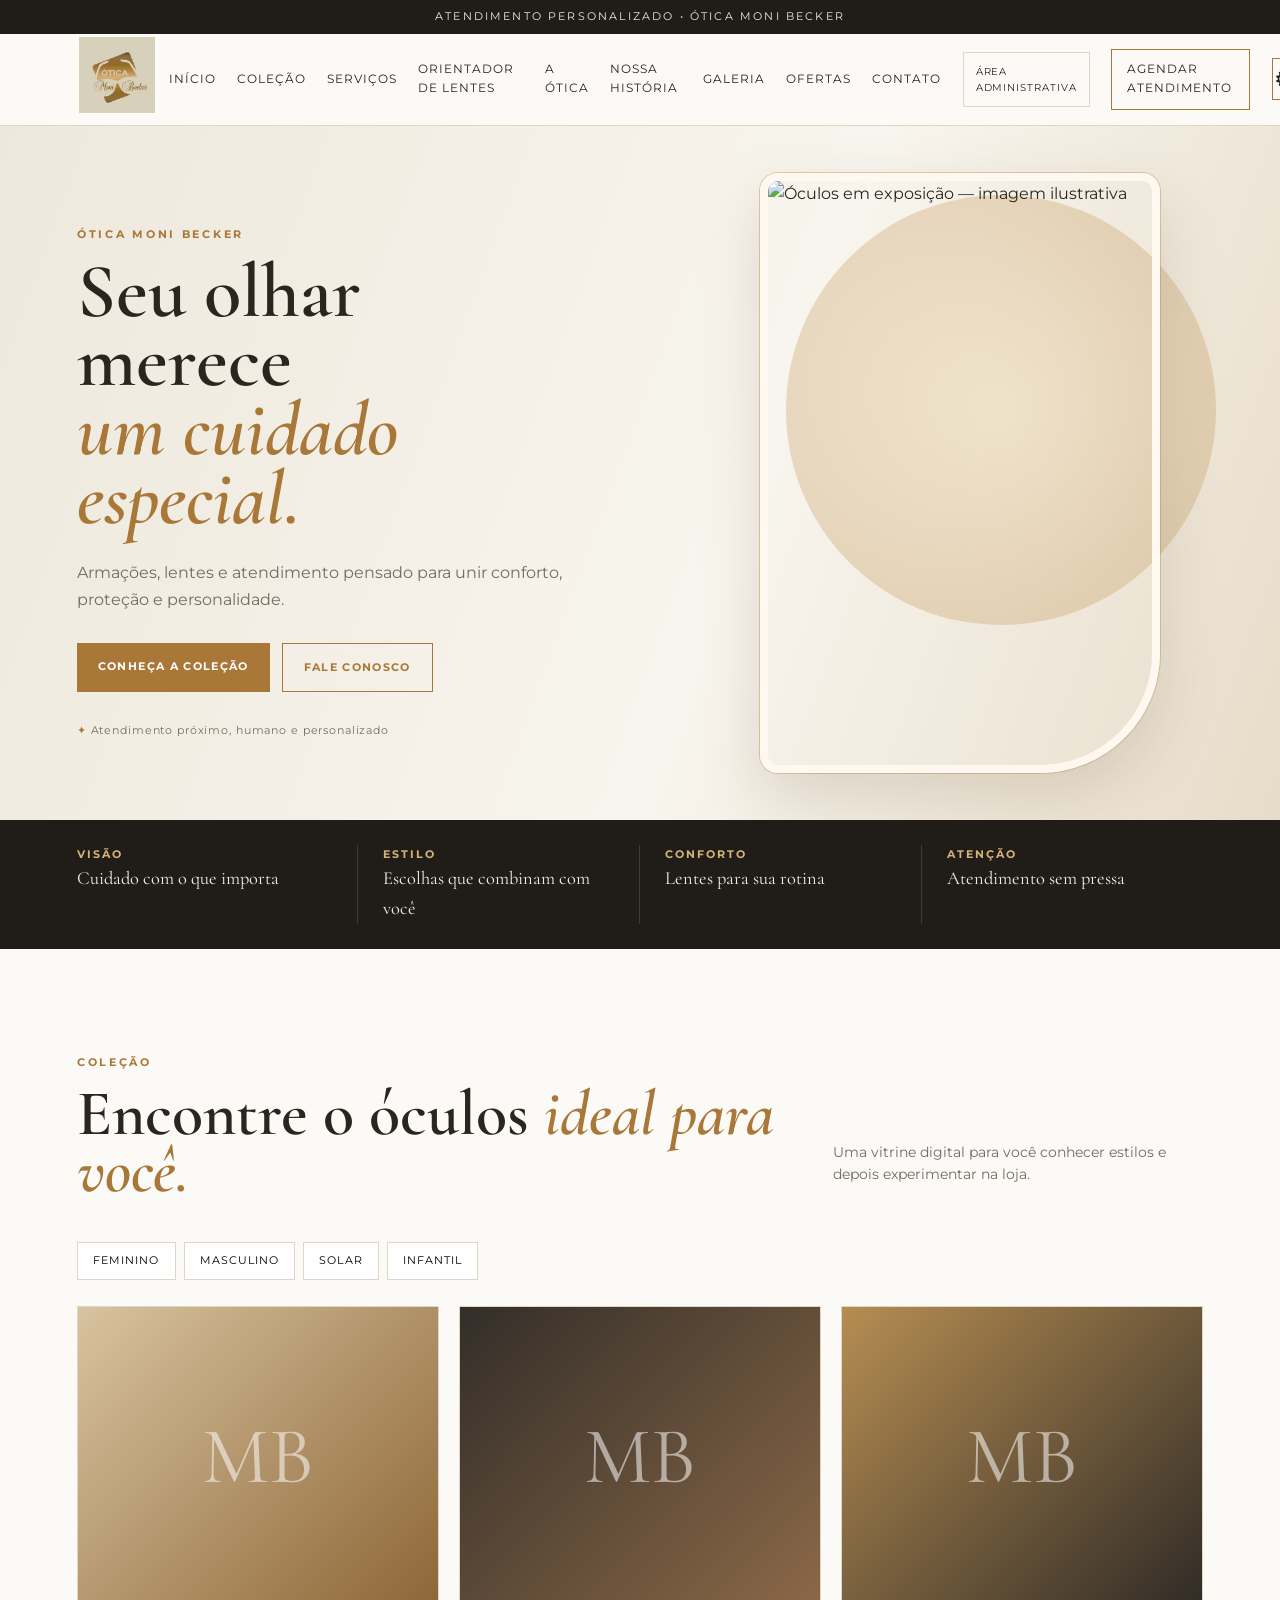
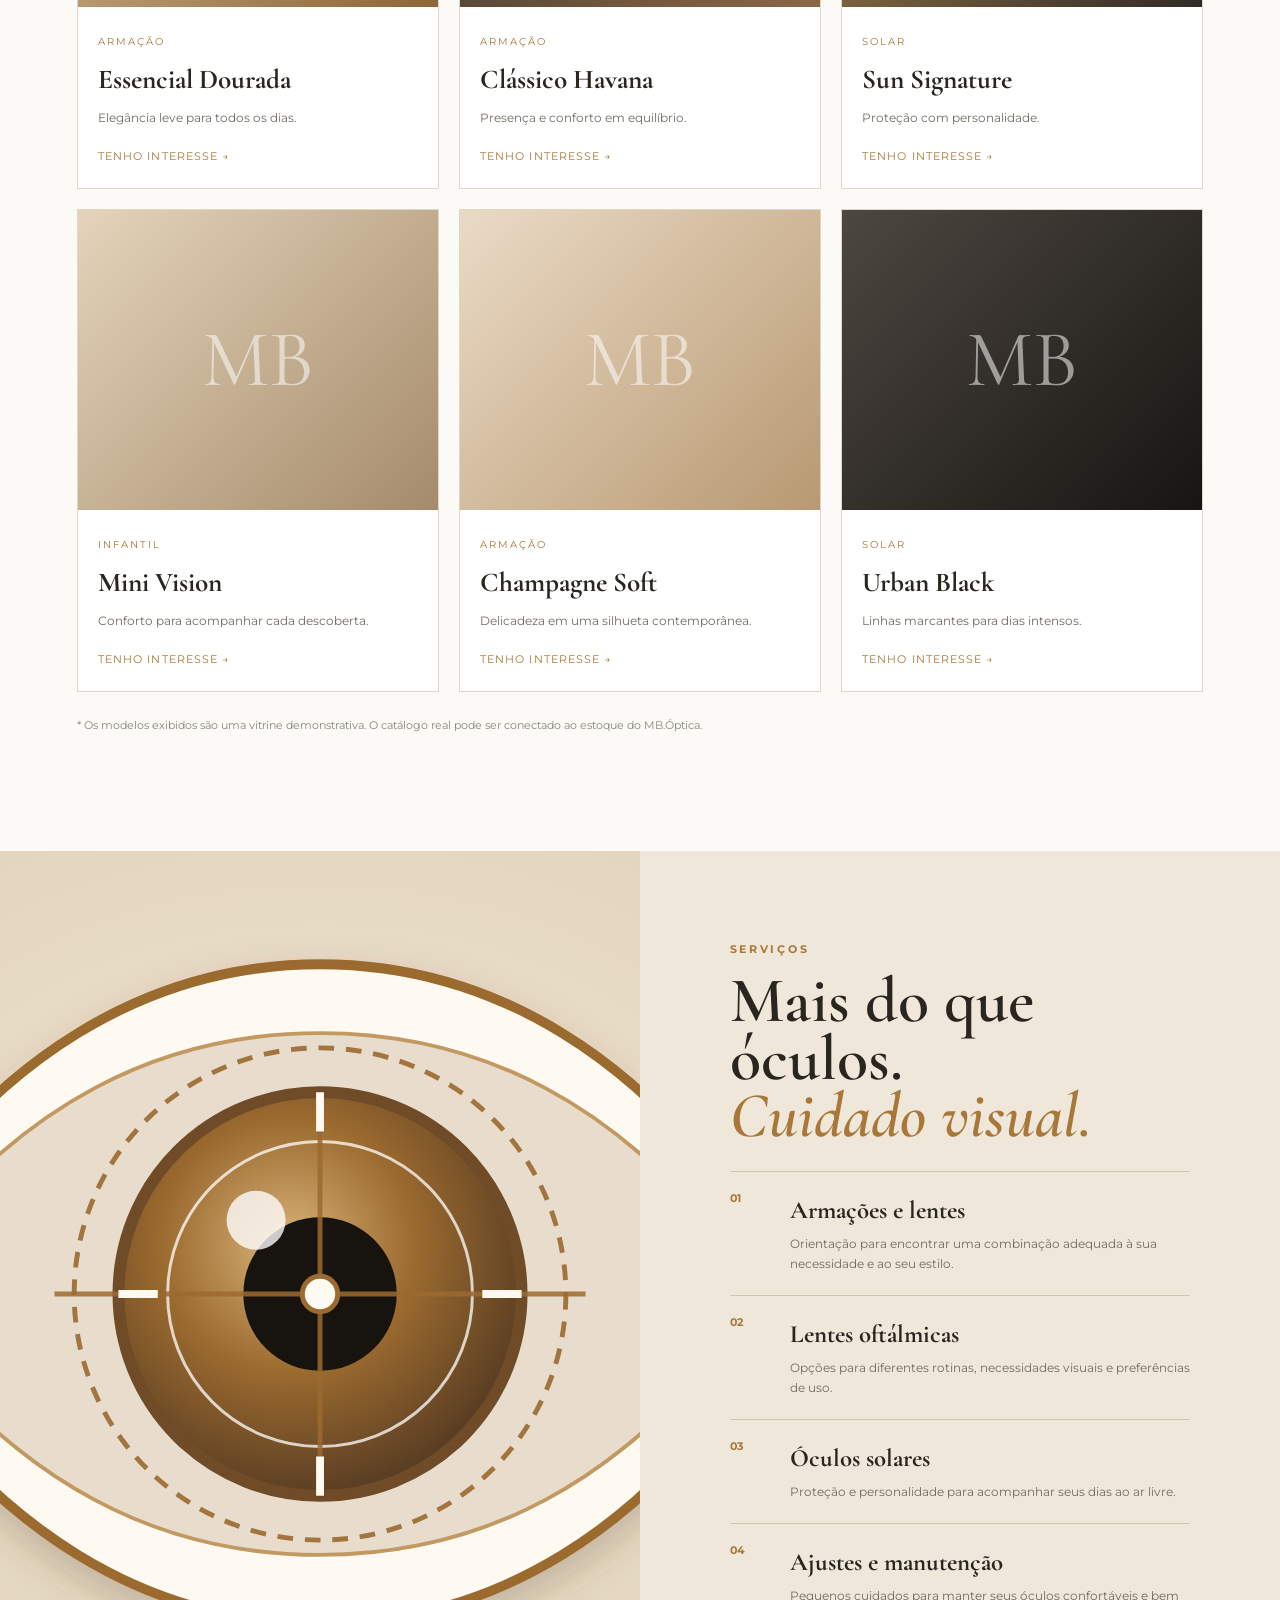
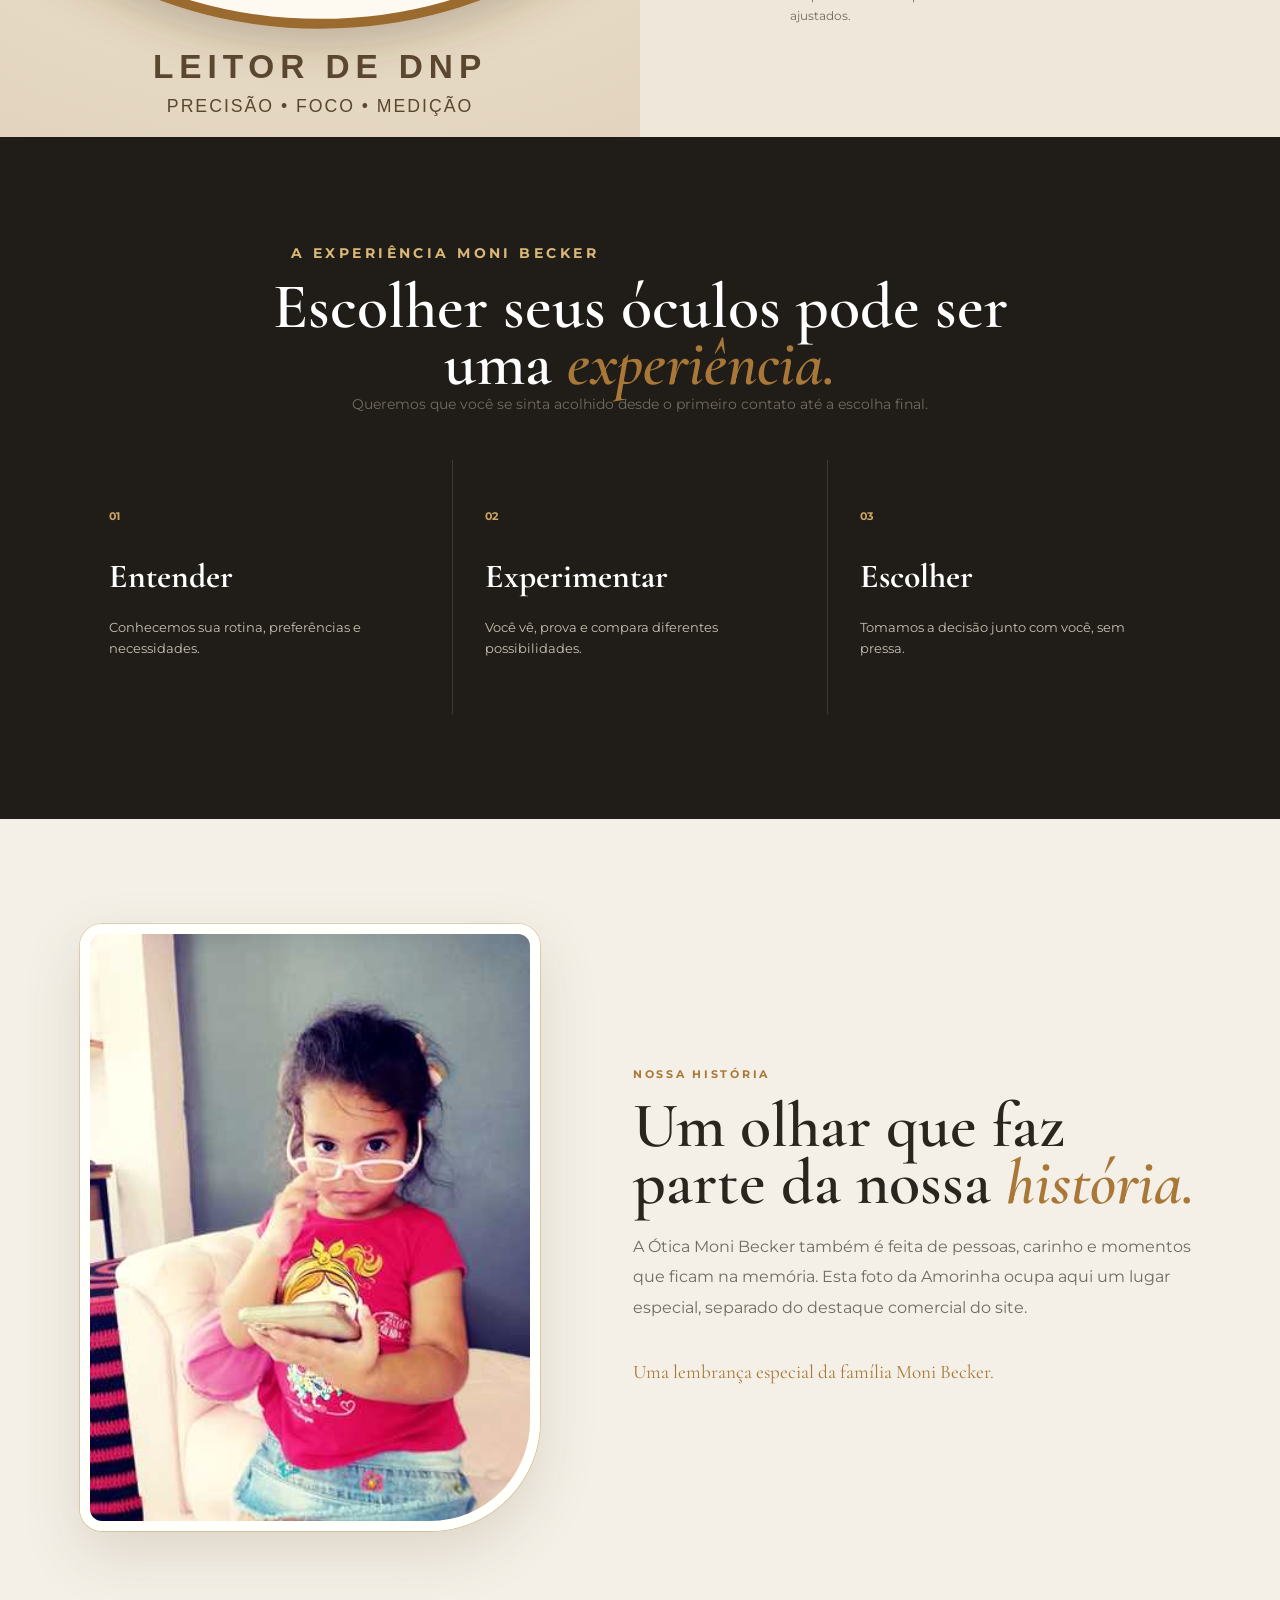
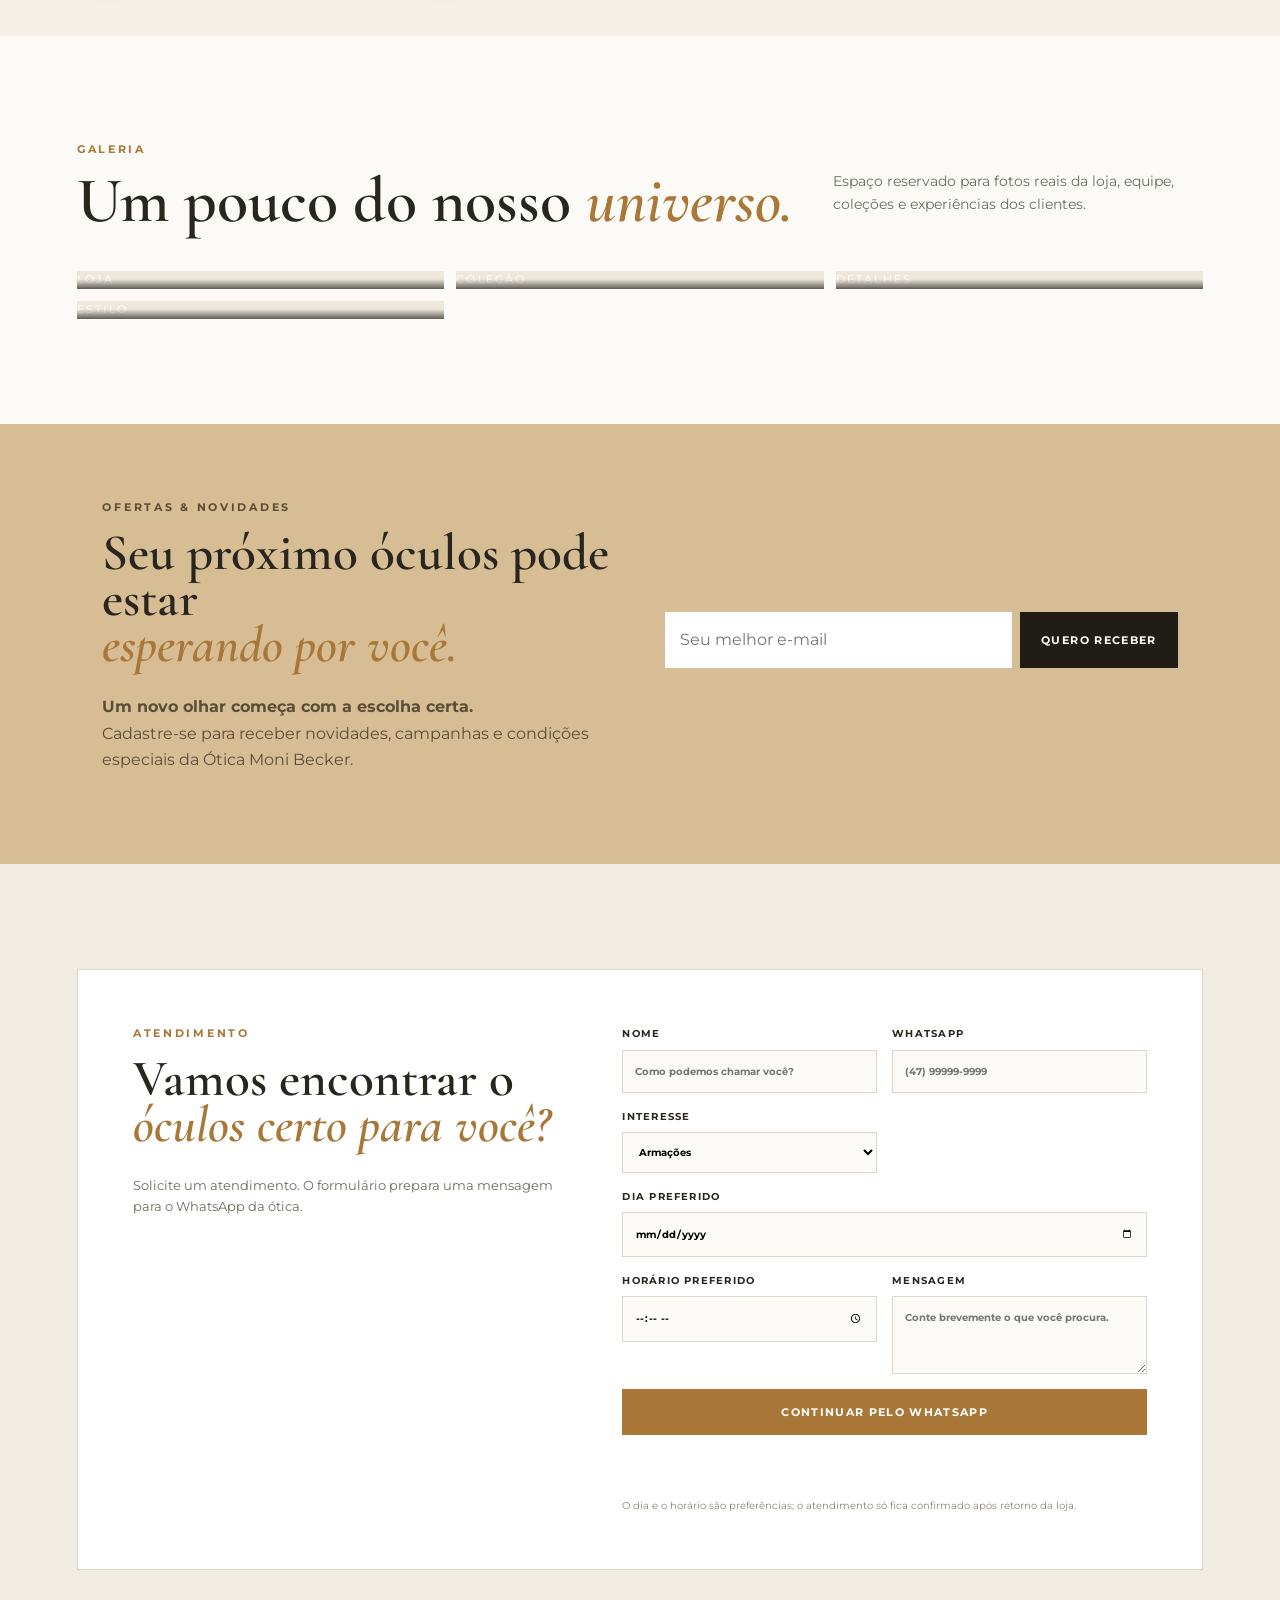
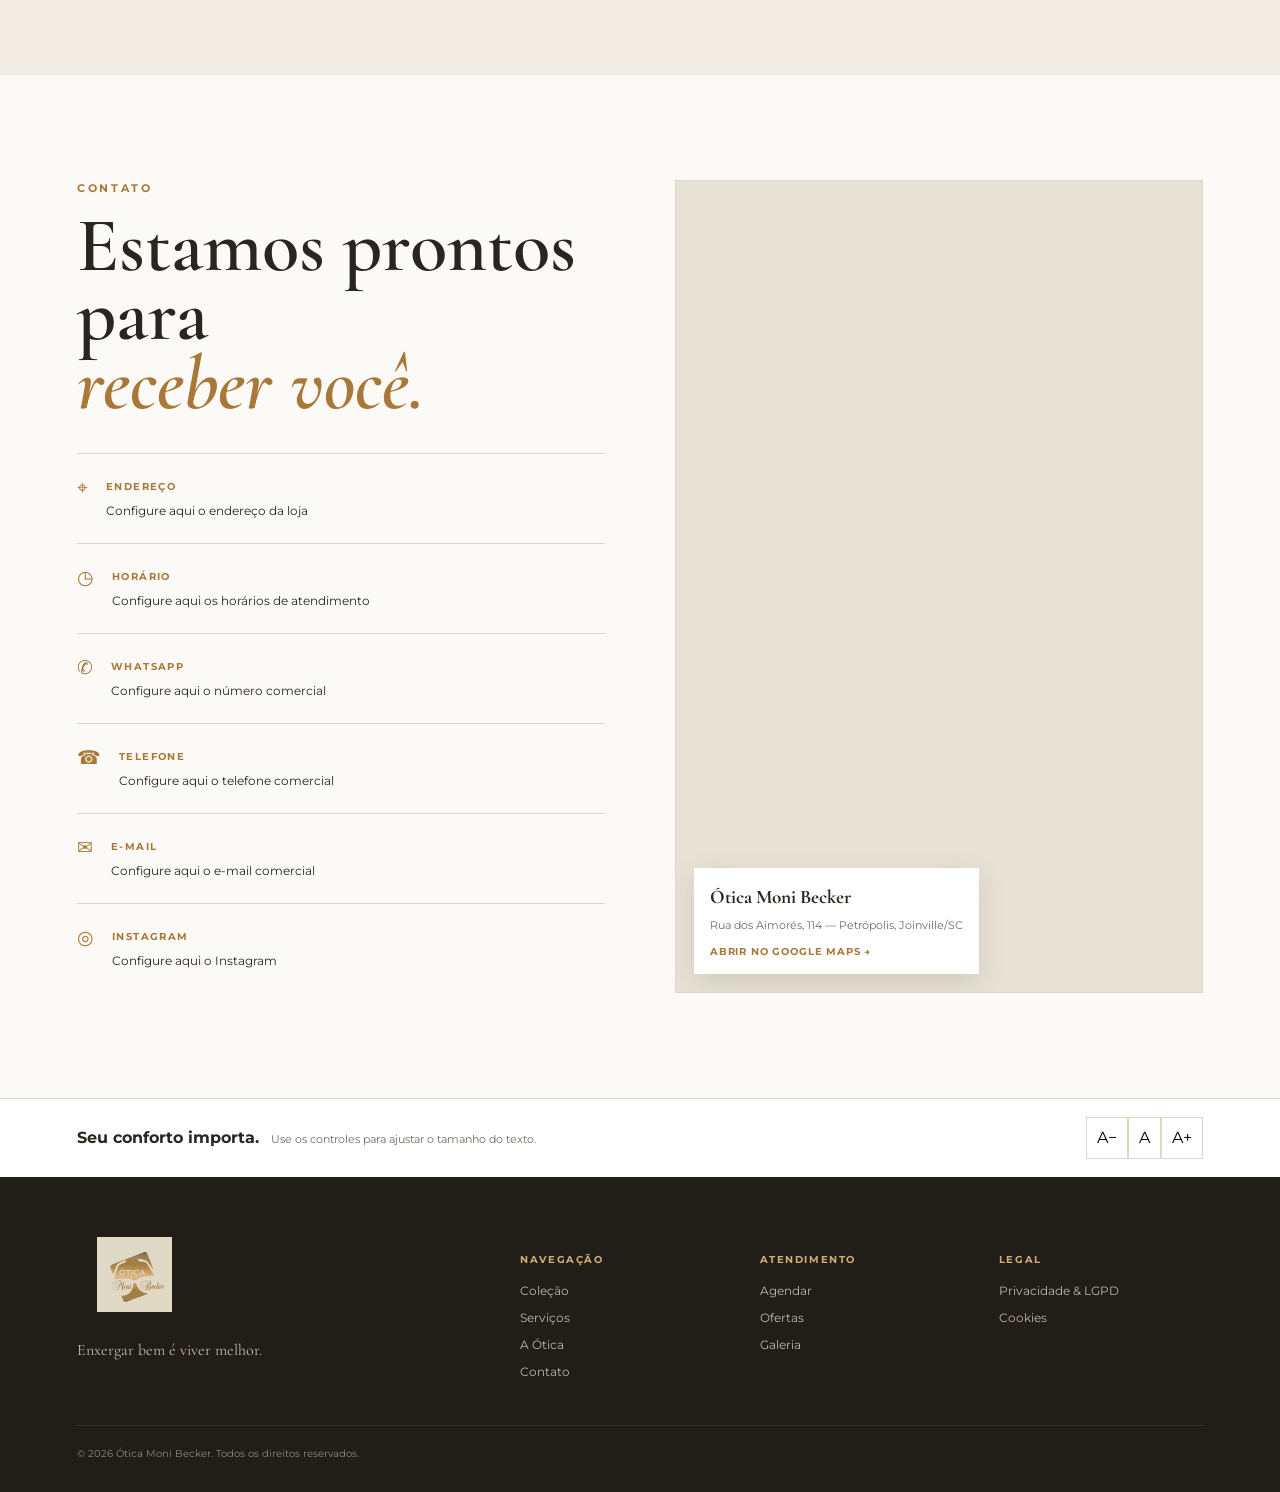
==== commit a30787cc: "Adiciona campos de preferência de agendamento e botão flutuante de WhatsApp" ====
--- a/index.html
+++ b/index.html
@@ -10,7 +10,7 @@
   <link rel="preconnect" href="https://fonts.googleapis.com">
   <link rel="preconnect" href="https://fonts.gstatic.com" crossorigin>
   <link href="https://fonts.googleapis.com/css2?family=Cormorant+Garamond:wght@500;600;700&family=Montserrat:wght@400;500;600;700&display=swap" rel="stylesheet">
-  <link rel="stylesheet" href="styles.css?v=20261004-47">
+  <link rel="stylesheet" href="styles.css?v=20261030-49">
   <style>
     .hero-photo-wrap{position:relative;min-height:550px;display:flex;align-items:center;justify-content:center;padding:40px 5vw;overflow:hidden}
     .hero-photo-wrap::before{content:"";position:absolute;width:430px;height:430px;border-radius:50%;background:radial-gradient(circle,#ead0a3,#bb8a4a);opacity:.34;right:10%;top:10%}
@@ -195,9 +195,12 @@
               <option>Armações</option><option>Lentes</option><option>Óculos solares</option><option>Infantil</option><option>Ajuste/manutenção</option><option>Agendamento de exame — Oftalmologista</option><option>Agendamento de exame — Optometrista</option><option>Outro</option>
             </select>
           </label>
-          <label>Mensagem<textarea id="message" rows="3" placeholder="Conte brevemente o que você procura."></textarea></label>
-          <button class="btn btn-gold" type="submit">Solicitar atendimento</button>
-          <small class="form-note">O número do WhatsApp deve ser configurado no arquivo <code>script.js</code>.</small>
+          <label>Dia preferido<input id="preferredDate" type="date" aria-describedby="scheduleNote"></label>
+          <label>Horário preferido<input id="preferredTime" type="time"></label>
+          <label class="appointment-message-field">Mensagem<textarea id="message" rows="3" placeholder="Conte brevemente o que você procura."></textarea></label>
+          <button class="btn btn-gold" type="submit">Continuar pelo WhatsApp</button>
+          <p class="appointment-status" id="appointmentStatus" role="status" aria-live="polite"></p>
+          <small class="form-note" id="scheduleNote">O dia e o horário são preferências; o atendimento só fica confirmado após retorno da loja.</small>
         </form>
       </div>
     </section>
@@ -268,7 +271,8 @@
     <div class="modal-box"><button class="close" onclick="closeModal('cookieModal')" aria-label="Fechar">×</button><p class="eyebrow">COOKIES</p><h2 id="cookieTitle">Uso de cookies</h2><p>O site-base não utiliza cookies de publicidade ou rastreamento. Caso sejam adicionadas ferramentas de analytics, anúncios ou integrações de terceiros, o aviso deverá ser atualizado.</p><button class="btn btn-dark" onclick="closeModal('cookieModal')">Fechar</button></div>
   </div>
 
+  <a class="floating-whatsapp" id="floatingWhatsapp" href="#contato" aria-label="Falar com a Ótica Moni Becker pelo WhatsApp" hidden><span aria-hidden="true">☏</span><span>WhatsApp</span></a>
   <div class="toast" id="toast" role="status"></div>
-  <script src="https://cdn.jsdelivr.net/npm/@supabase/supabase-js@2"></script><script src="supabase-config.js"></script><script src="script.js?v=20261009-48"></script>
+  <script src="https://cdn.jsdelivr.net/npm/@supabase/supabase-js@2"></script><script src="supabase-config.js"></script><script src="script.js?v=20261030-49"></script>
 </body>
 </html>
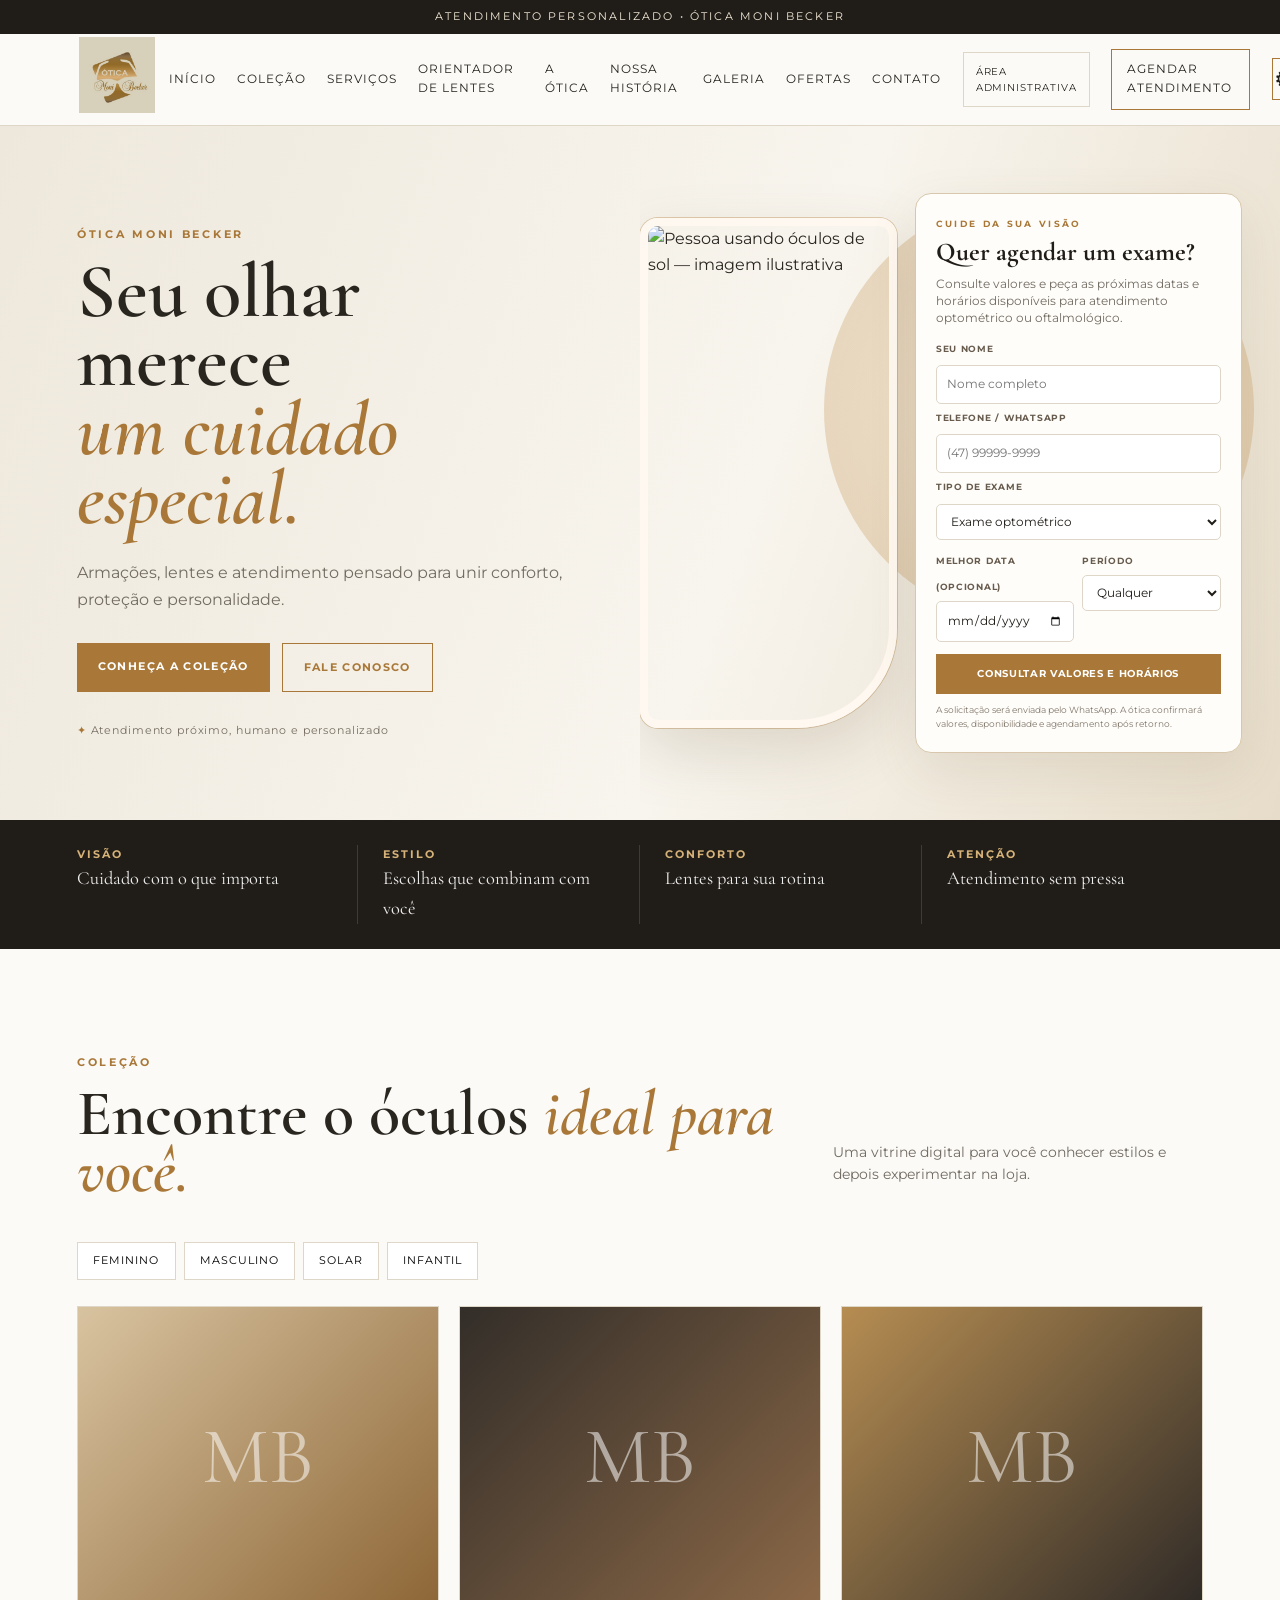
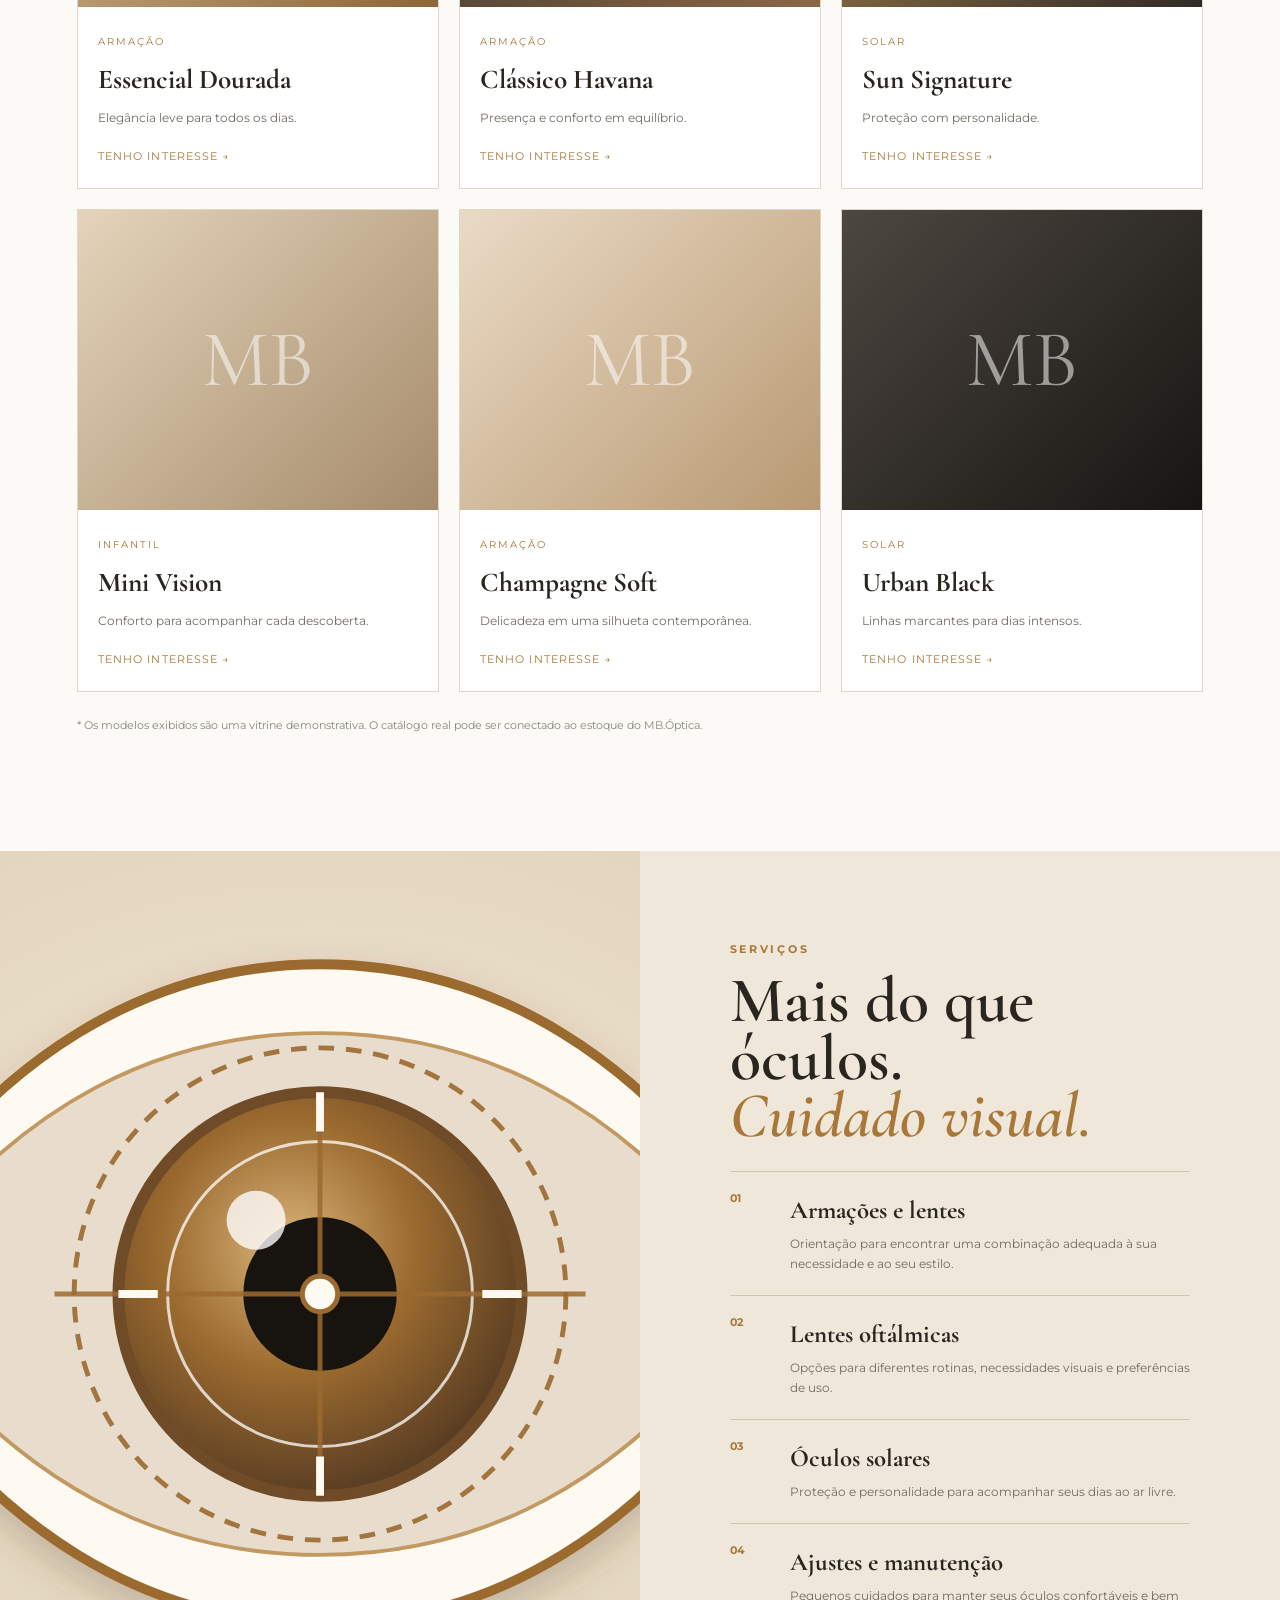
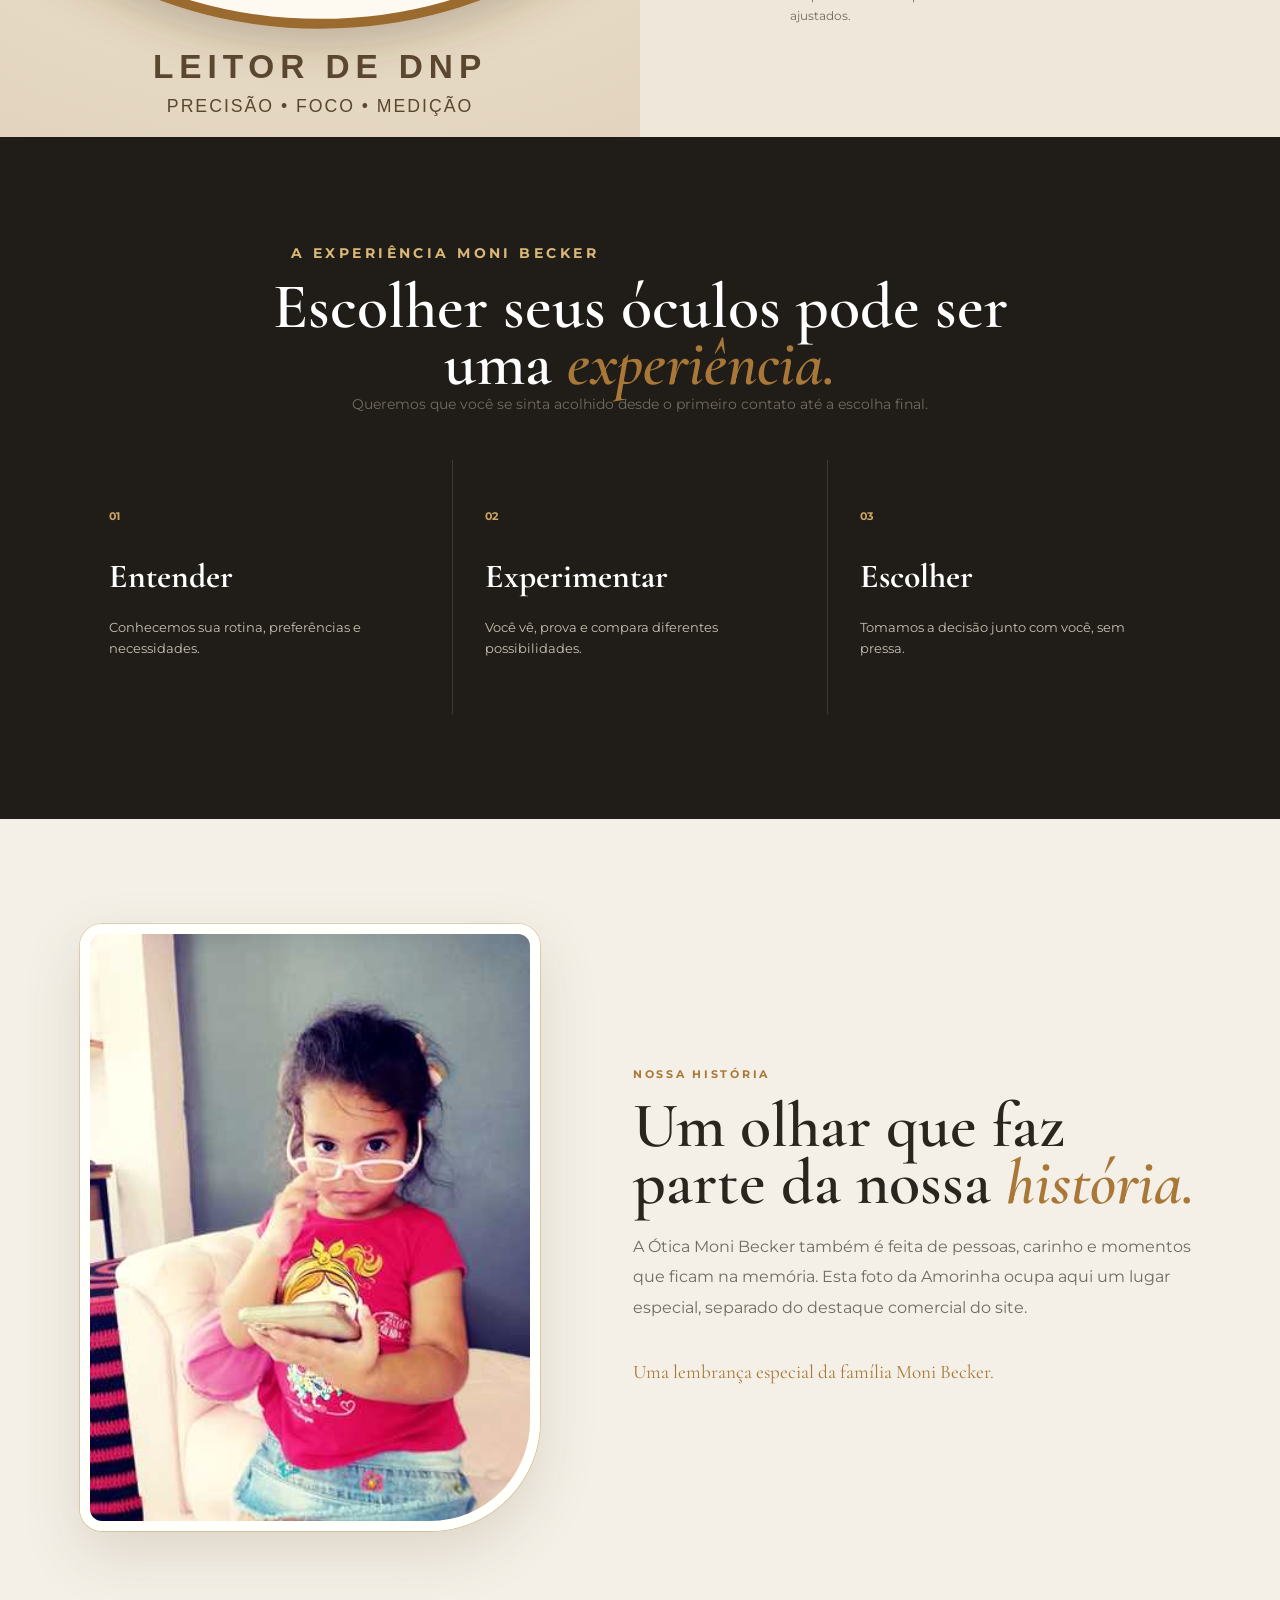
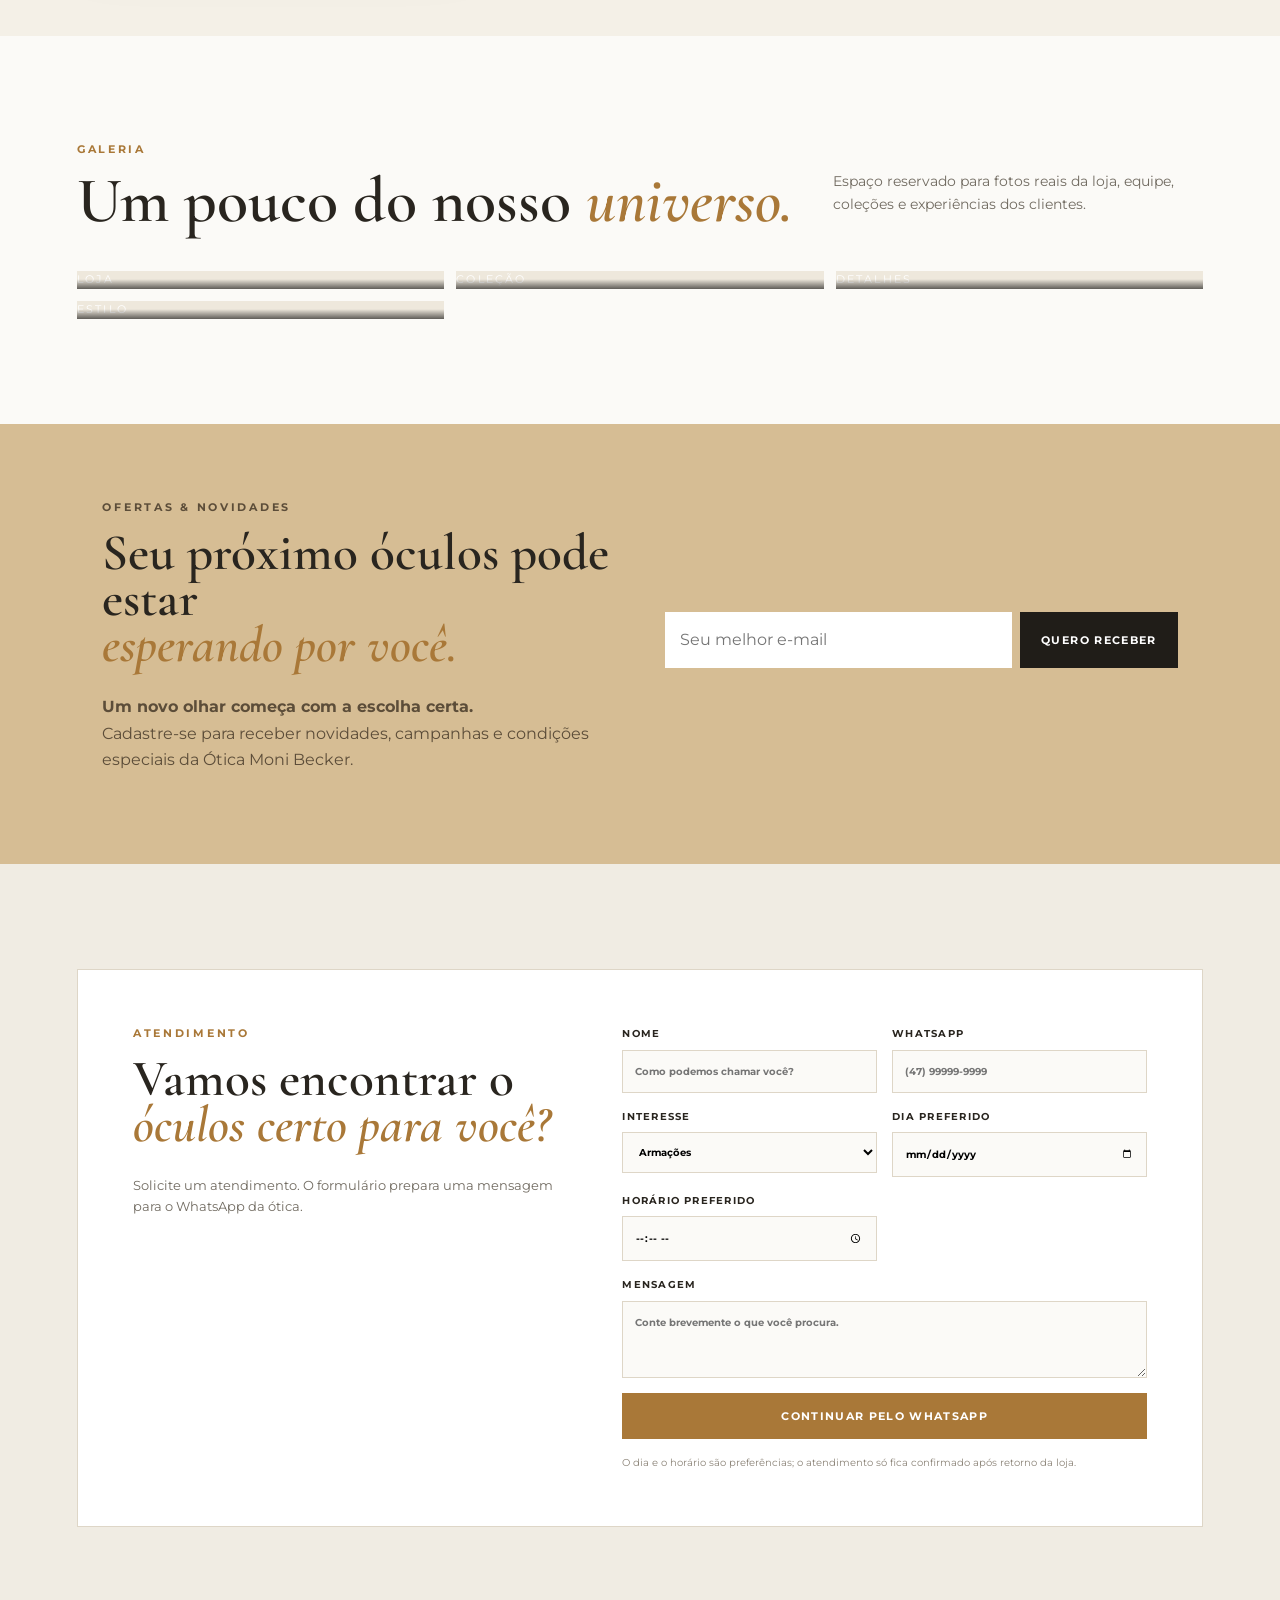
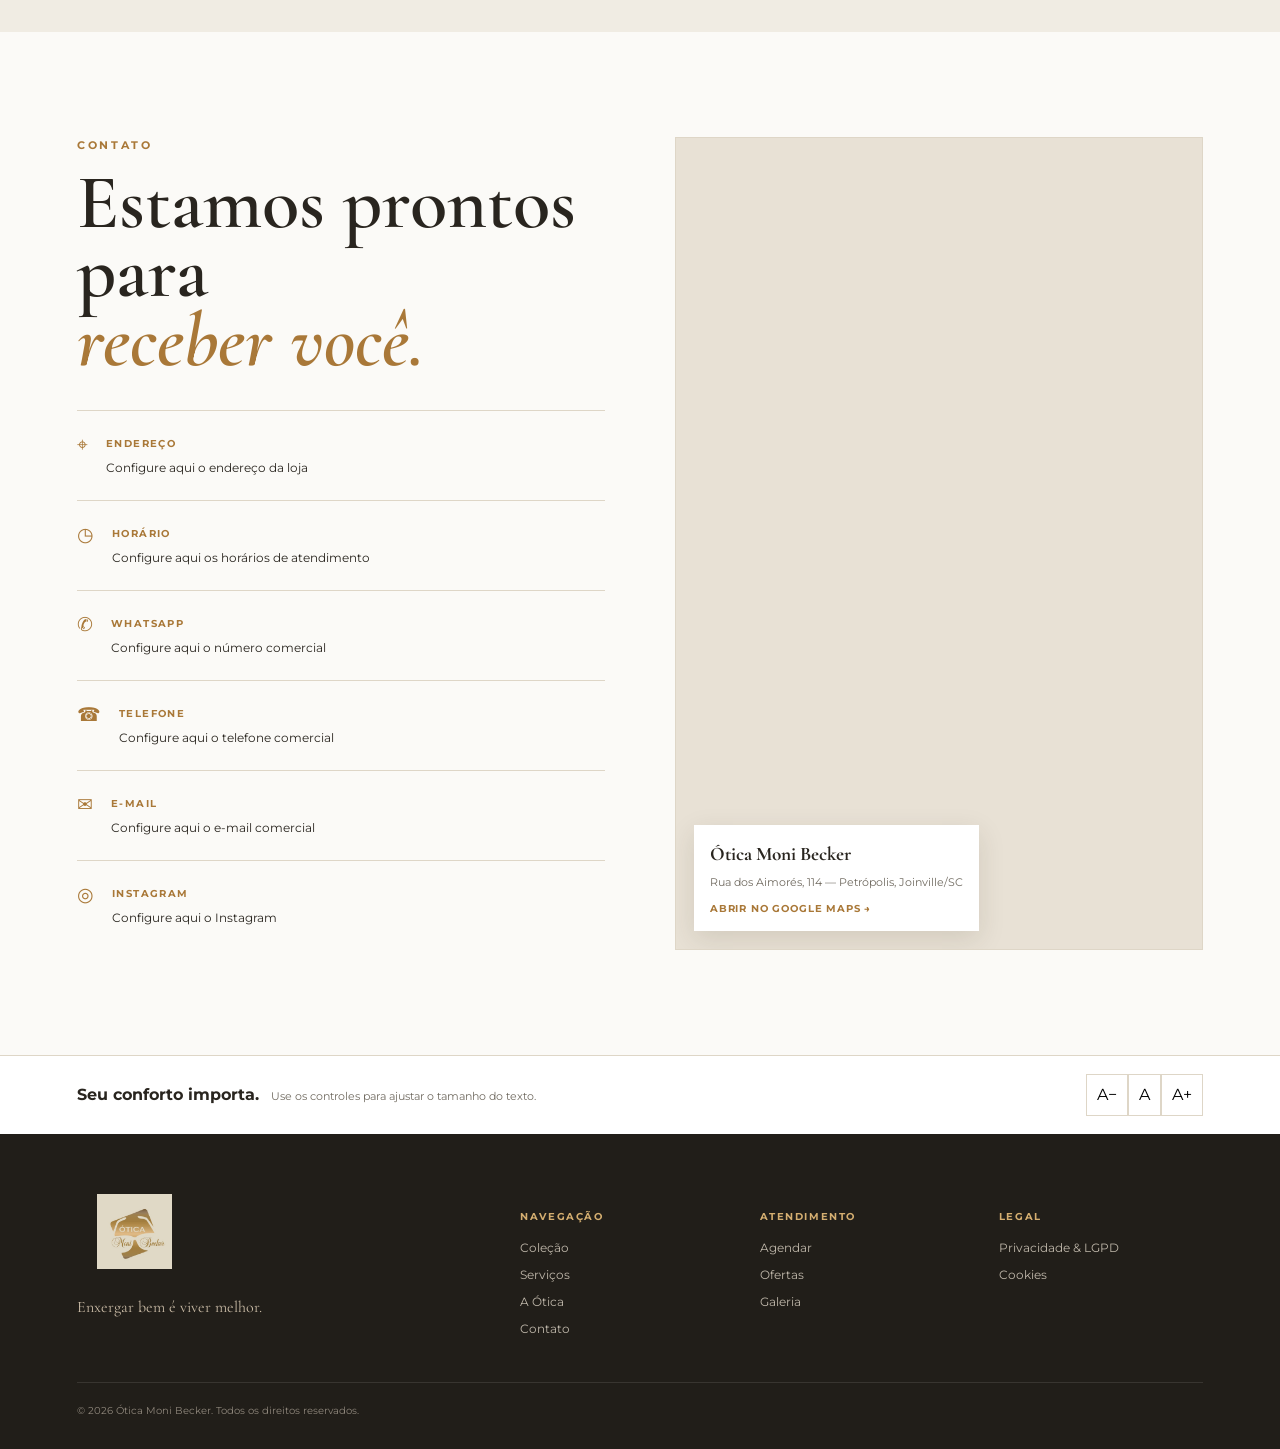
==== commit 00118d81: "Adiciona formulário de consulta de exames ao lado da imagem principal" ====
--- a/index.html
+++ b/index.html
@@ -12,11 +12,24 @@
   <link href="https://fonts.googleapis.com/css2?family=Cormorant+Garamond:wght@500;600;700&family=Montserrat:wght@400;500;600;700&display=swap" rel="stylesheet">
   <link rel="stylesheet" href="styles.css?v=20261030-49">
   <style>
-    .hero-photo-wrap{position:relative;min-height:550px;display:flex;align-items:center;justify-content:center;padding:40px 5vw;overflow:hidden}
-    .hero-photo-wrap::before{content:"";position:absolute;width:430px;height:430px;border-radius:50%;background:radial-gradient(circle,#ead0a3,#bb8a4a);opacity:.34;right:10%;top:10%}
-    .hero-photo{position:relative;z-index:2;width:min(78%,460px);height:600px;object-fit:cover;object-position:center 22%;border:8px solid #fff8f0;box-shadow:0 24px 60px #6f59352e,0 0 0 1px #b98a4b66;border-radius:18px 18px 120px 18px}
-    @media(max-width:900px){.hero-photo-wrap{min-height:480px;padding:25px 8vw;align-items:flex-end}.hero-photo{width:min(70%,360px);height:500px}.hero-photo-wrap::before{width:330px;height:330px;right:2%;top:8%}}
-    @media(max-width:600px){.hero-photo-wrap{min-height:430px;padding:10px 7vw 45px}.hero-photo{width:72%;height:430px;border-width:6px;border-radius:14px 14px 90px 14px}}
+    .hero-photo-wrap{position:relative;min-height:690px;display:grid;grid-template-columns:minmax(0,.88fr) minmax(280px,1.12fr);align-items:center;gap:18px;padding:28px 3vw 28px 0;overflow:hidden}
+    .hero-photo-wrap::before{content:"";position:absolute;width:430px;height:430px;border-radius:50%;background:radial-gradient(circle,#ead0a3,#bb8a4a);opacity:.34;right:4%;top:10%}
+    .hero-photo{position:relative;z-index:2;width:100%;max-width:390px;height:510px;justify-self:center;object-fit:cover;object-position:center 22%;border:8px solid #fff8f0;box-shadow:0 24px 60px #6f59352e,0 0 0 1px #b98a4b66;border-radius:18px 18px 100px 18px}
+    .hero-exam-card{position:relative;z-index:3;align-self:center;background:#fffdf9;border:1px solid #d8c7ac;border-radius:16px;padding:22px 20px;box-shadow:0 18px 50px #6f59351c;max-width:390px}
+    .hero-exam-card .eyebrow{font-size:.58rem;margin-bottom:8px}
+    .hero-exam-card h2{font-family:var(--serif);font-size:clamp(1.55rem,2vw,2.05rem);line-height:1.05;margin:0 0 10px;color:var(--dark)}
+    .hero-exam-intro{font-size:.72rem;line-height:1.5;color:var(--muted);margin:0 0 13px}
+    .hero-exam-form{display:grid;gap:6px}
+    .hero-exam-form label{font-size:.58rem;text-transform:uppercase;letter-spacing:.08em;font-weight:700;color:#665b4d}
+    .hero-exam-form input,.hero-exam-form select{width:100%;min-width:0;margin-top:3px;padding:9px 10px;border:1px solid var(--line);background:#fff;font:inherit;font-size:.72rem;color:var(--dark);border-radius:5px}
+    .hero-exam-form-row{display:grid;grid-template-columns:1fr 1fr;gap:8px}
+    .hero-exam-form .btn{width:100%;margin-top:6px;padding:12px 10px;font-size:.6rem;letter-spacing:.07em}
+    .hero-exam-status{margin:0;font-size:.68rem;line-height:1.45;color:#386848}
+    .hero-exam-status:empty{display:none}
+    .hero-exam-note{display:block;margin-top:9px;font-size:.57rem;line-height:1.45;color:#82796d}
+    @media(max-width:1200px){.hero-photo-wrap{grid-template-columns:minmax(0,.8fr) minmax(250px,1.2fr);gap:12px;padding-right:18px}.hero-photo{height:470px}.hero-exam-card{padding:18px 15px}}
+    @media(max-width:900px){.hero-photo-wrap{min-height:0;padding:30px 6vw 42px;grid-template-columns:minmax(0,.8fr) minmax(0,1.2fr);align-items:center}.hero-photo{width:100%;height:460px}.hero-photo-wrap::before{width:330px;height:330px;right:2%;top:8%}}
+    @media(max-width:600px){.hero-photo-wrap{display:flex;flex-direction:column;gap:18px;padding:12px 7vw 35px;align-items:stretch}.hero-photo{width:72%;height:350px;align-self:center;border-width:6px;border-radius:14px 14px 80px 14px}.hero-exam-card{width:100%;max-width:none;padding:22px 18px}.hero-photo-wrap::before{width:280px;height:280px;right:0;top:0}}
   </style>
 </head>
 <body>
@@ -56,7 +69,31 @@
         <div class="hero-note"><span>✦</span> Atendimento próximo, humano e personalizado</div>
       </div>
       <div class="hero-photo-wrap">
-        <img class="hero-photo" src="https://images.unsplash.com/photo-1501713117278-80d75143037a?auto=format&fit=crop&fm=jpg&q=80&w=1400" alt="Óculos em exposição — imagem ilustrativa">
+        <img class="hero-photo" src="https://images.unsplash.com/photo-1501713117278-80d75143037a?auto=format&fit=crop&fm=jpg&q=80&w=1400" alt="Pessoa usando óculos de sol — imagem ilustrativa">
+        <aside class="hero-exam-card" aria-labelledby="heroExamTitle">
+          <p class="eyebrow">CUIDE DA SUA VISÃO</p>
+          <h2 id="heroExamTitle">Quer agendar um exame?</h2>
+          <p class="hero-exam-intro">Consulte valores e peça as próximas datas e horários disponíveis para atendimento optométrico ou oftalmológico.</p>
+          <form id="heroExamForm" class="hero-exam-form">
+            <label for="heroExamName">Seu nome</label>
+            <input id="heroExamName" name="name" autocomplete="name" required placeholder="Nome completo">
+            <label for="heroExamPhone">Telefone / WhatsApp</label>
+            <input id="heroExamPhone" name="phone" type="tel" autocomplete="tel" required placeholder="(47) 99999-9999">
+            <label for="heroExamType">Tipo de exame</label>
+            <select id="heroExamType" name="examType" required>
+              <option value="Optométrico">Exame optométrico</option>
+              <option value="Oftalmológico">Consulta/exame oftalmológico</option>
+              <option value="Não sei qual preciso">Preciso de orientação</option>
+            </select>
+            <div class="hero-exam-form-row">
+              <div><label for="heroExamDate">Melhor data (opcional)</label><input id="heroExamDate" name="date" type="date"></div>
+              <div><label for="heroExamPeriod">Período</label><select id="heroExamPeriod" name="period"><option value="Qualquer período">Qualquer</option><option value="Manhã">Manhã</option><option value="Tarde">Tarde</option></select></div>
+            </div>
+            <button class="btn btn-gold" type="submit">Consultar valores e horários</button>
+            <p id="heroExamStatus" class="hero-exam-status" role="status" aria-live="polite"></p>
+          </form>
+          <small class="hero-exam-note">A solicitação será enviada pelo WhatsApp. A ótica confirmará valores, disponibilidade e agendamento após retorno.</small>
+        </aside>
       </div>
     </section>
 
--- a/styles.css
+++ b/styles.css
@@ -19,13 +19,13 @@
 .centered{display:block;text-align:center;max-width:760px;margin:0 auto 45px}.centered>p:last-child{margin:0 auto;color:var(--muted);max-width:590px}.experience{background:var(--dark);color:#fff}.experience .eyebrow{color:#d8b777}.experience-grid{display:grid;grid-template-columns:repeat(3,1fr);gap:1px;background:#ffffff20}.experience-card{background:var(--dark);padding:42px 32px;min-height:220px}.experience-card b{color:#cba666;font-size:.7rem}.experience-card h3{font-family:var(--serif);font-size:2.1rem;margin:20px 0 8px}.experience-card p{color:#c8c0b3;font-size:.8rem}
 .gallery-grid{display:grid;grid-template-columns:repeat(3,minmax(0,1fr));gap:12px;align-items:start}.gallery-tile{display:block;margin:0;padding:0;color:#fff;font-size:.68rem;letter-spacing:.2em;position:relative;overflow:hidden;background:#eee8dc}.gallery-tile:after{content:"";position:absolute;inset:0;background:linear-gradient(transparent 45%,#0009);pointer-events:none}.gallery-tile img{width:100%;height:auto;display:block;object-fit:contain;object-position:center;transition:transform .45s ease}.gallery-tile:hover img{transform:scale(1.02)}.gallery-tile figcaption{position:absolute;left:22px;bottom:20px;z-index:2;color:#fff;font-size:.68rem;letter-spacing:.2em;text-shadow:0 1px 4px #0008}.g1,.g2,.g3,.g4{grid-row:auto;grid-column:auto}
 .offer{background:#d6bd94;padding:75px 8vw;display:grid;grid-template-columns:1fr 1fr;gap:50px;align-items:center}.offer h2{font-size:clamp(2.7rem,4vw,4.5rem)}.offer p{color:#5c4d39;max-width:560px}.newsletter{display:flex;flex-wrap:wrap;gap:8px}.newsletter input{flex:1;min-width:220px;border:0;padding:15px;background:#fff}.newsletter small{width:100%}
-.appointment{background:#f0ece3}.appointment-card{background:#fff;border:1px solid var(--line);display:grid;grid-template-columns:.9fr 1.1fr;padding:55px;gap:60px}.appointment h2{font-size:clamp(2.8rem,4vw,4.2rem)}.appointment-card>div>p:last-child{color:var(--muted);font-size:.8rem}.appointment-form{display:grid;grid-template-columns:1fr 1fr;gap:15px}.appointment-form label{font-size:.65rem;text-transform:uppercase;letter-spacing:.12em;font-weight:700}.appointment-form label:nth-child(4),.appointment-form button,.form-note{grid-column:1/-1}.appointment-form input,.appointment-form select,.appointment-form textarea{display:block;width:100%;margin-top:7px;border:1px solid var(--line);padding:12px;background:#fbfaf7;outline:none}.appointment-form textarea{resize:vertical}.form-note{font-size:.62rem;color:#8c8478}
+.appointment{background:#f0ece3}.appointment-card{background:#fff;border:1px solid var(--line);display:grid;grid-template-columns:.9fr 1.1fr;padding:55px;gap:60px}.appointment h2{font-size:clamp(2.8rem,4vw,4.2rem)}.appointment-card>div>p:last-child{color:var(--muted);font-size:.8rem}.appointment-form{display:grid;grid-template-columns:1fr 1fr;gap:15px}.appointment-form label{font-size:.65rem;text-transform:uppercase;letter-spacing:.12em;font-weight:700}.appointment-form .appointment-message-field,.appointment-form button,.form-note,.appointment-status{grid-column:1/-1}.appointment-form input,.appointment-form select,.appointment-form textarea{display:block;width:100%;margin-top:7px;border:1px solid var(--line);padding:12px;background:#fbfaf7;outline:none}.appointment-form textarea{resize:vertical}.form-note{font-size:.62rem;color:#8c8478}
 .contact{display:grid;grid-template-columns:1fr 1fr;gap:70px}.contact-items{margin-top:35px}.contact-items>div{display:flex;gap:18px;border-top:1px solid var(--line);padding:18px 0}.contact-items span{font-size:1.2rem;color:var(--gold)}.contact-items small{font-size:.6rem;letter-spacing:.15em;color:var(--gold);font-weight:700}.contact-items p{margin:3px 0;font-size:.78rem}.map-container{min-height:430px;border:1px solid var(--line);background:#e8e1d5;overflow:hidden;position:relative}.map-container iframe{display:block;width:100%;height:430px;border:0}.map-caption{position:absolute;left:18px;bottom:18px;background:#fff;padding:14px 16px;display:flex;flex-direction:column;gap:3px;box-shadow:0 8px 25px #3b2c1720;max-width:300px}.map-caption strong{font-family:var(--serif);font-size:1.2rem}.map-caption span{font-size:.68rem;color:var(--muted)}.map-caption a{margin-top:5px;color:var(--gold);font-size:.65rem;text-transform:uppercase;letter-spacing:.08em;font-weight:700}
 .accessibility{display:flex;justify-content:space-between;align-items:center;padding:18px 6vw;border-top:1px solid var(--line);background:#fff}.accessibility span{font-size:.7rem;color:var(--muted);margin-left:12px}.access-controls button{border:1px solid var(--line);background:#fff;padding:7px 10px;cursor:pointer}
 .footer{background:#211e19;color:#eee;display:grid;grid-template-columns:2fr 1fr 1fr 1fr;gap:35px;padding:60px 6vw 30px;position:relative}.footer-brand img{width:115px;height:75px;object-fit:contain;mix-blend-mode:screen}.footer-brand p{font-family:var(--serif);color:#c7b9a4}.footer h4{font-size:.65rem;color:#d4ae70;letter-spacing:.15em;text-transform:uppercase}.footer>div>a{display:block;color:#bfb7aa;font-size:.72rem;margin:8px 0}.footer-bottom{grid-column:1/-1;border-top:1px solid #ffffff1a;padding-top:20px;color:#8f877c;font-size:.6rem}
 .modal{display:none;position:fixed;inset:0;background:#1e1b17cc;z-index:100;place-items:center;padding:20px}.modal.open{display:grid}.modal-box{background:#fff;max-width:560px;padding:42px;position:relative}.modal-box h2{font-family:var(--serif);font-size:3rem;line-height:1;margin:0 0 20px}.modal-box p{font-size:.8rem;color:var(--muted)}.close{position:absolute;right:14px;top:10px;border:0;background:none;font-size:1.7rem;cursor:pointer}.toast{position:fixed;bottom:25px;right:25px;background:var(--dark);color:#fff;padding:13px 18px;font-size:.72rem;transform:translateY(100px);opacity:0;transition:.3s;z-index:200}.toast.show{transform:none;opacity:1}
 @media(max-width:900px){.nav{display:none}.menu-toggle{display:block}.nav.mobile-open{display:flex;position:absolute;top:92px;left:0;right:0;background:#fff;flex-direction:column;align-items:stretch;padding:20px 6vw;border-bottom:1px solid var(--line)}.hero{grid-template-columns:1fr}.hero-art{position:absolute;right:-140px;bottom:-40px;opacity:.35}.trust-strip{grid-template-columns:1fr 1fr;gap:18px}.trust-strip div{border:0;padding:0}.product-grid{grid-template-columns:1fr 1fr}.split-section,.contact,.appointment-card,.offer{grid-template-columns:1fr}.split-image{min-height:400px}.appointment-card{padding:35px}.gallery-grid{grid-template-columns:1fr 1fr}.g1{grid-row:span 1}.g4{grid-column:auto}.footer{grid-template-columns:1fr 1fr}}
-@media(max-width:600px){.site-header{height:76px}.brand img{height:64px}.hero-content{padding:80px 7vw 100px}.hero h1{font-size:3.5rem}.section{padding:75px 7vw}.section-heading{display:block}.section-heading>p{margin-top:18px}.product-grid{grid-template-columns:1fr}.product-visual{height:250px}.trust-strip{padding:24px 7vw}.gallery-grid{grid-template-columns:1fr;grid-template-rows:none}.appointment-form{grid-template-columns:1fr}.appointment-form label:nth-child(4),.appointment-form button,.form-note{grid-column:auto}.offer{padding:60px 7vw}.newsletter{display:block}.newsletter input,.newsletter button{width:100%;margin-bottom:8px}.footer{grid-template-columns:1fr}.footer-bottom{grid-column:auto}.accessibility{display:block}.access-controls{margin-top:10px}}
+@media(max-width:600px){.site-header{height:76px}.brand img{height:64px}.hero-content{padding:80px 7vw 100px}.hero h1{font-size:3.5rem}.section{padding:75px 7vw}.section-heading{display:block}.section-heading>p{margin-top:18px}.product-grid{grid-template-columns:1fr}.product-visual{height:250px}.trust-strip{padding:24px 7vw}.gallery-grid{grid-template-columns:1fr;grid-template-rows:none}.appointment-form{grid-template-columns:1fr}.appointment-form .appointment-message-field,.appointment-form button,.form-note,.appointment-status{grid-column:auto}.offer{padding:60px 7vw}.newsletter{display:block}.newsletter input,.newsletter button{width:100%;margin-bottom:8px}.footer{grid-template-columns:1fr}.footer-bottom{grid-column:auto}.accessibility{display:block}.access-controls{margin-top:10px}}
 
 
 /* Seção especial da Amorinha — imagem preservada fora do hero */
@@ -80,3 +80,15 @@
 .experience-image-wrap{margin:28px auto 0;max-width:900px;overflow:hidden;border-radius:14px}.experience-image{width:100%;height:auto;aspect-ratio:auto;object-fit:contain;display:block}
 
 .product-availability{display:inline-block;margin:.45rem 0 .2rem;padding:.22rem .5rem;border-radius:999px;font-size:.72rem;letter-spacing:.04em;text-transform:uppercase;background:var(--cream);color:var(--dark);font-weight:700}
+
+
+/* WhatsApp e agendamento — fase de conversão comercial */
+.floating-whatsapp{position:fixed;right:22px;bottom:22px;z-index:5000;display:inline-flex;align-items:center;gap:10px;padding:13px 18px;border-radius:999px;background:#16834a;color:#fff;box-shadow:0 8px 28px #0003;font-size:.78rem;font-weight:700;letter-spacing:.02em;transition:transform .2s,box-shadow .2s}
+.floating-whatsapp:hover{transform:translateY(-3px);box-shadow:0 12px 32px #0004;color:#fff}
+.floating-whatsapp[hidden]{display:none!important}
+.floating-whatsapp span:first-child{display:grid;place-items:center;width:24px;height:24px;border:2px solid currentColor;border-radius:50%;font-size:1.05rem;line-height:1}
+.appointment-status{grid-column:1/-1;margin:0;color:#4b644e;font-size:.76rem;line-height:1.6}
+.appointment-status:empty{display:none}
+.appointment-fallback-link{display:inline-block;margin-left:4px;color:var(--gold);font-weight:700;text-decoration:underline}
+.appointment-message-field{grid-column:1/-1}
+@media(max-width:600px){.floating-whatsapp{right:14px;bottom:14px;padding:12px 15px;font-size:.72rem}.appointment-status,.appointment-message-field{grid-column:1/-1}}
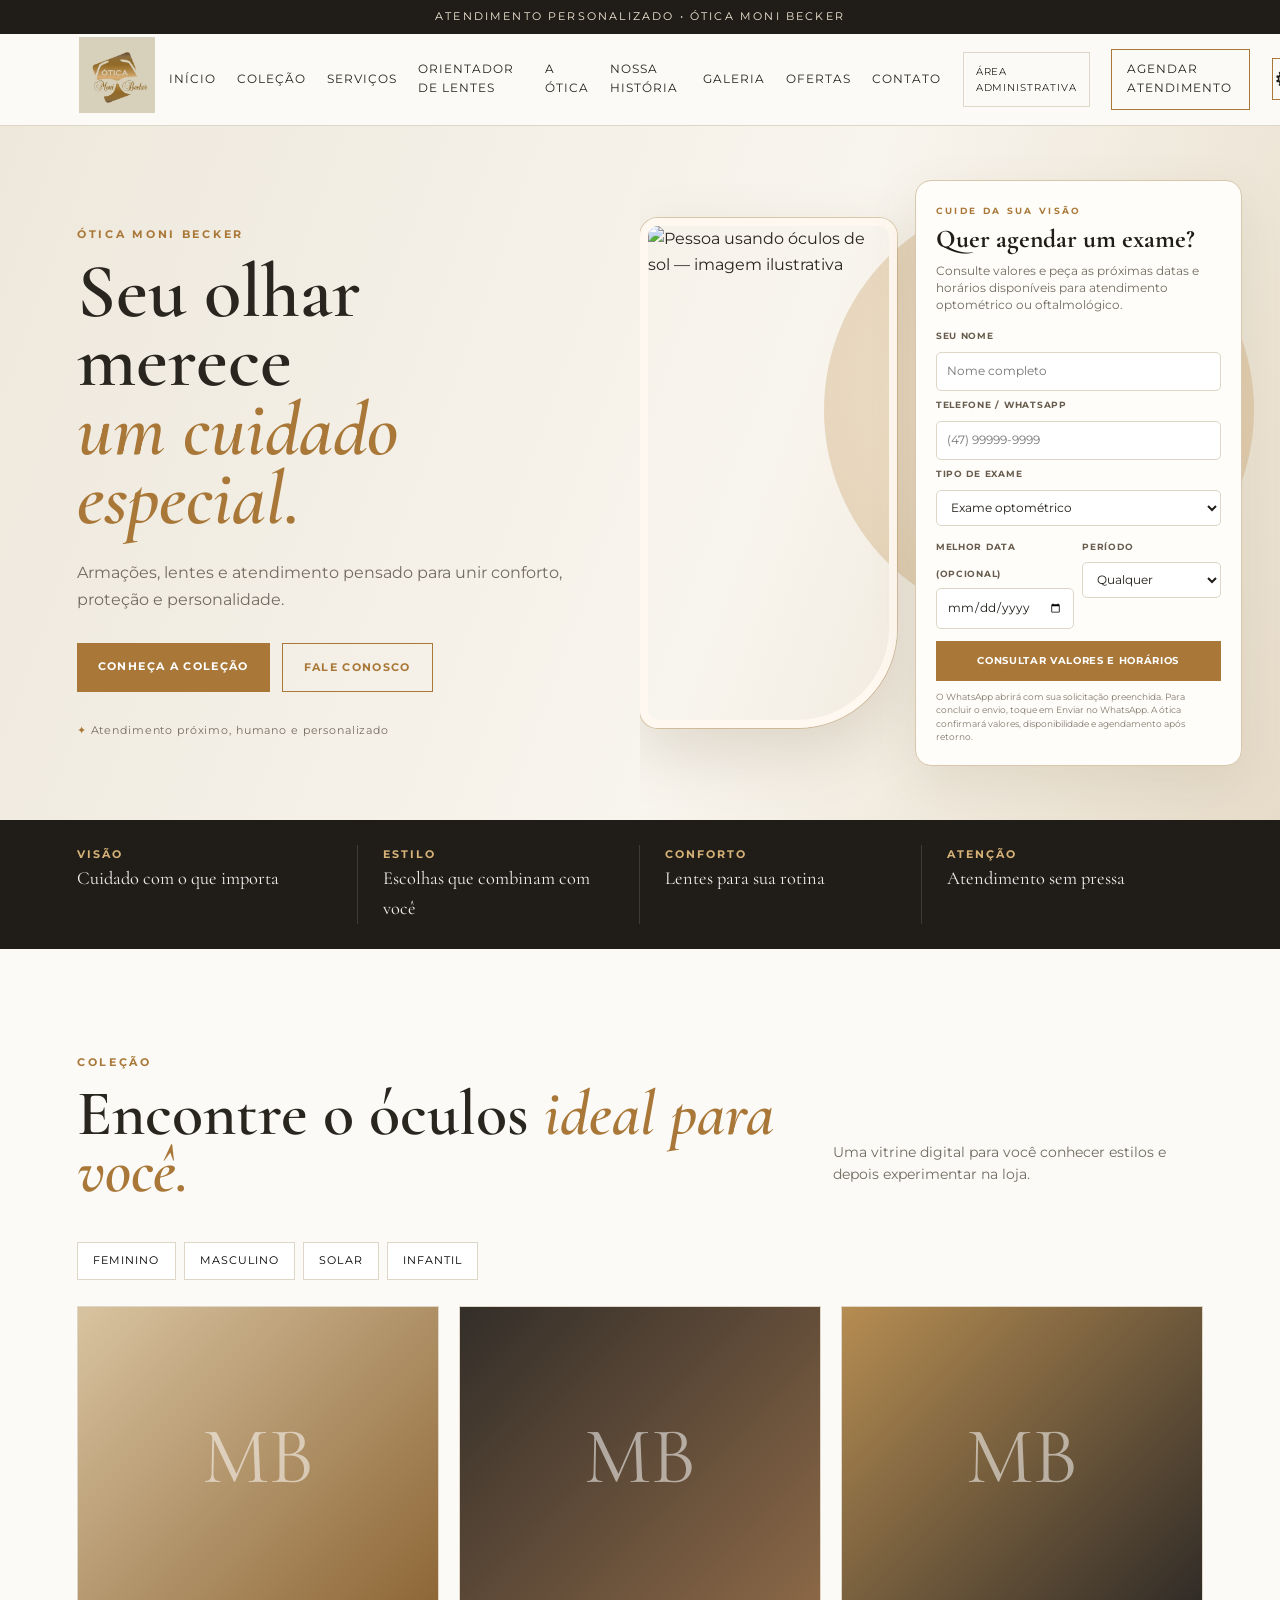
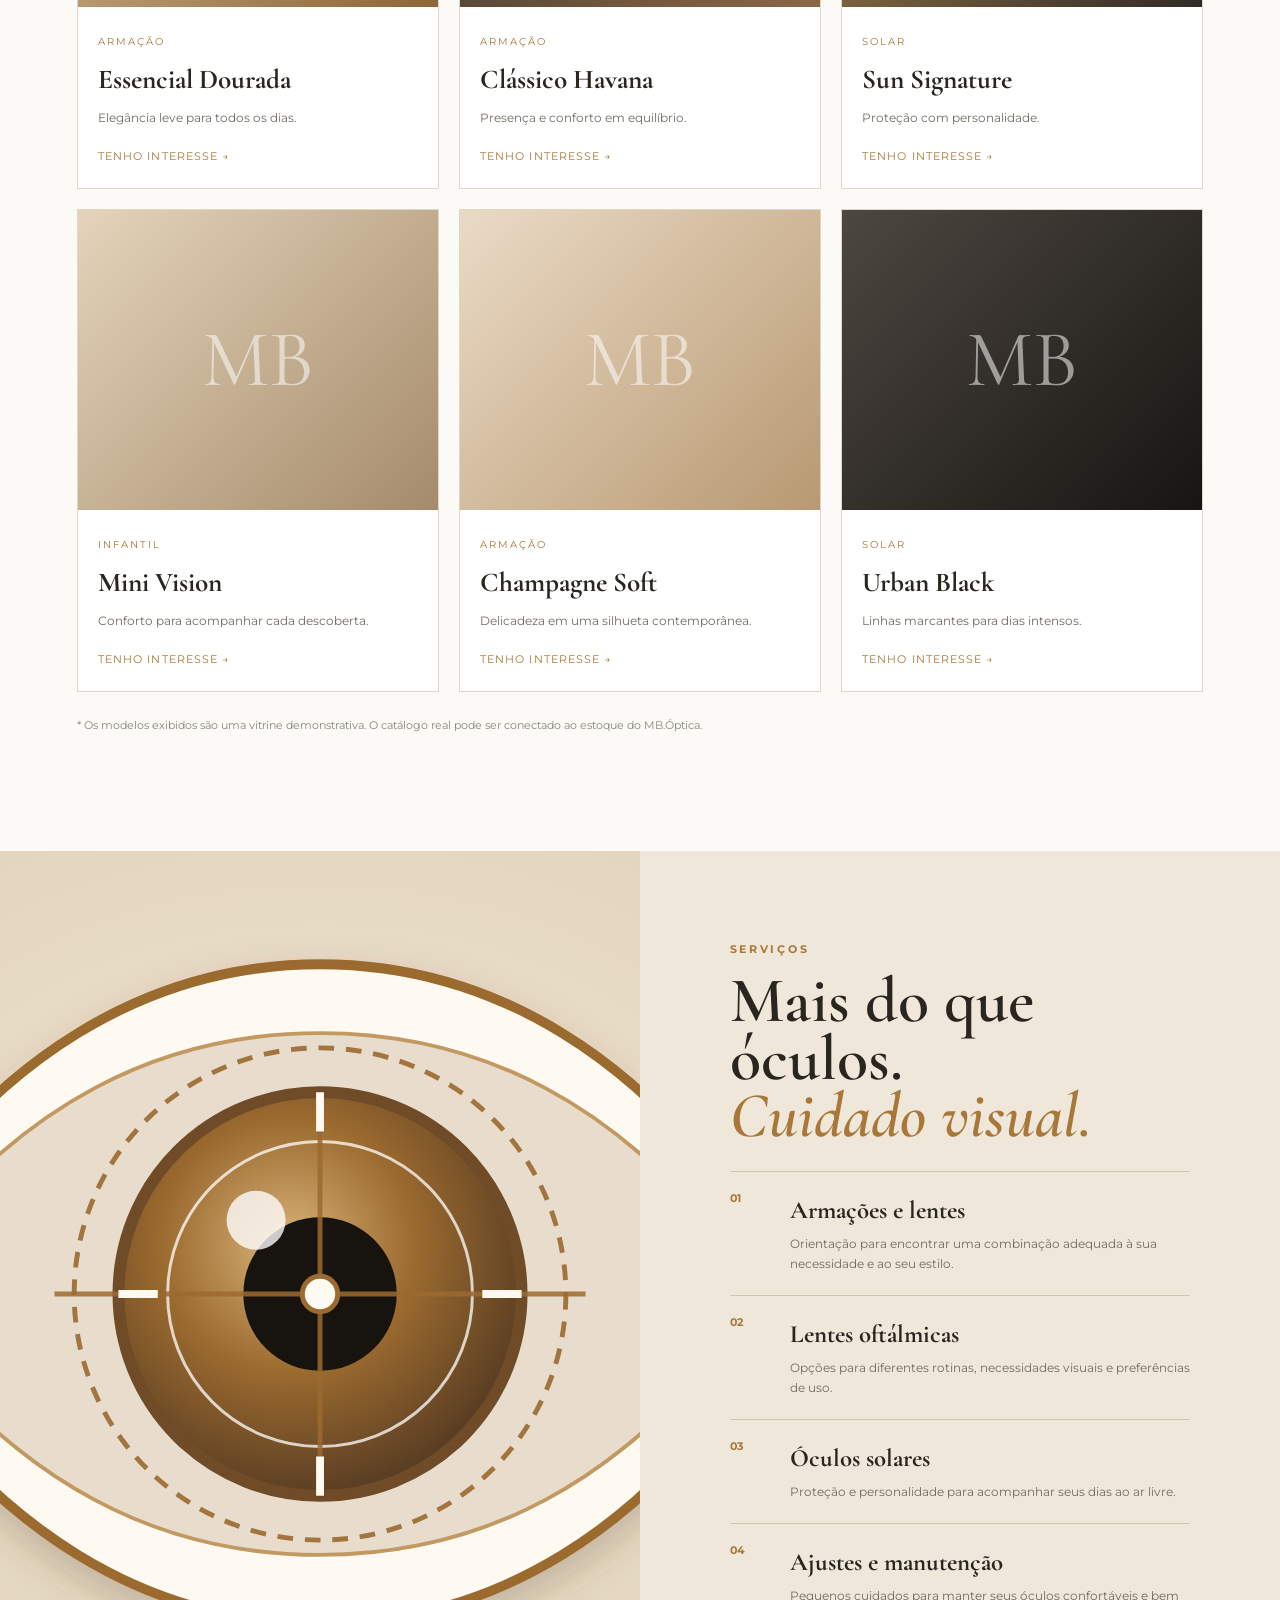
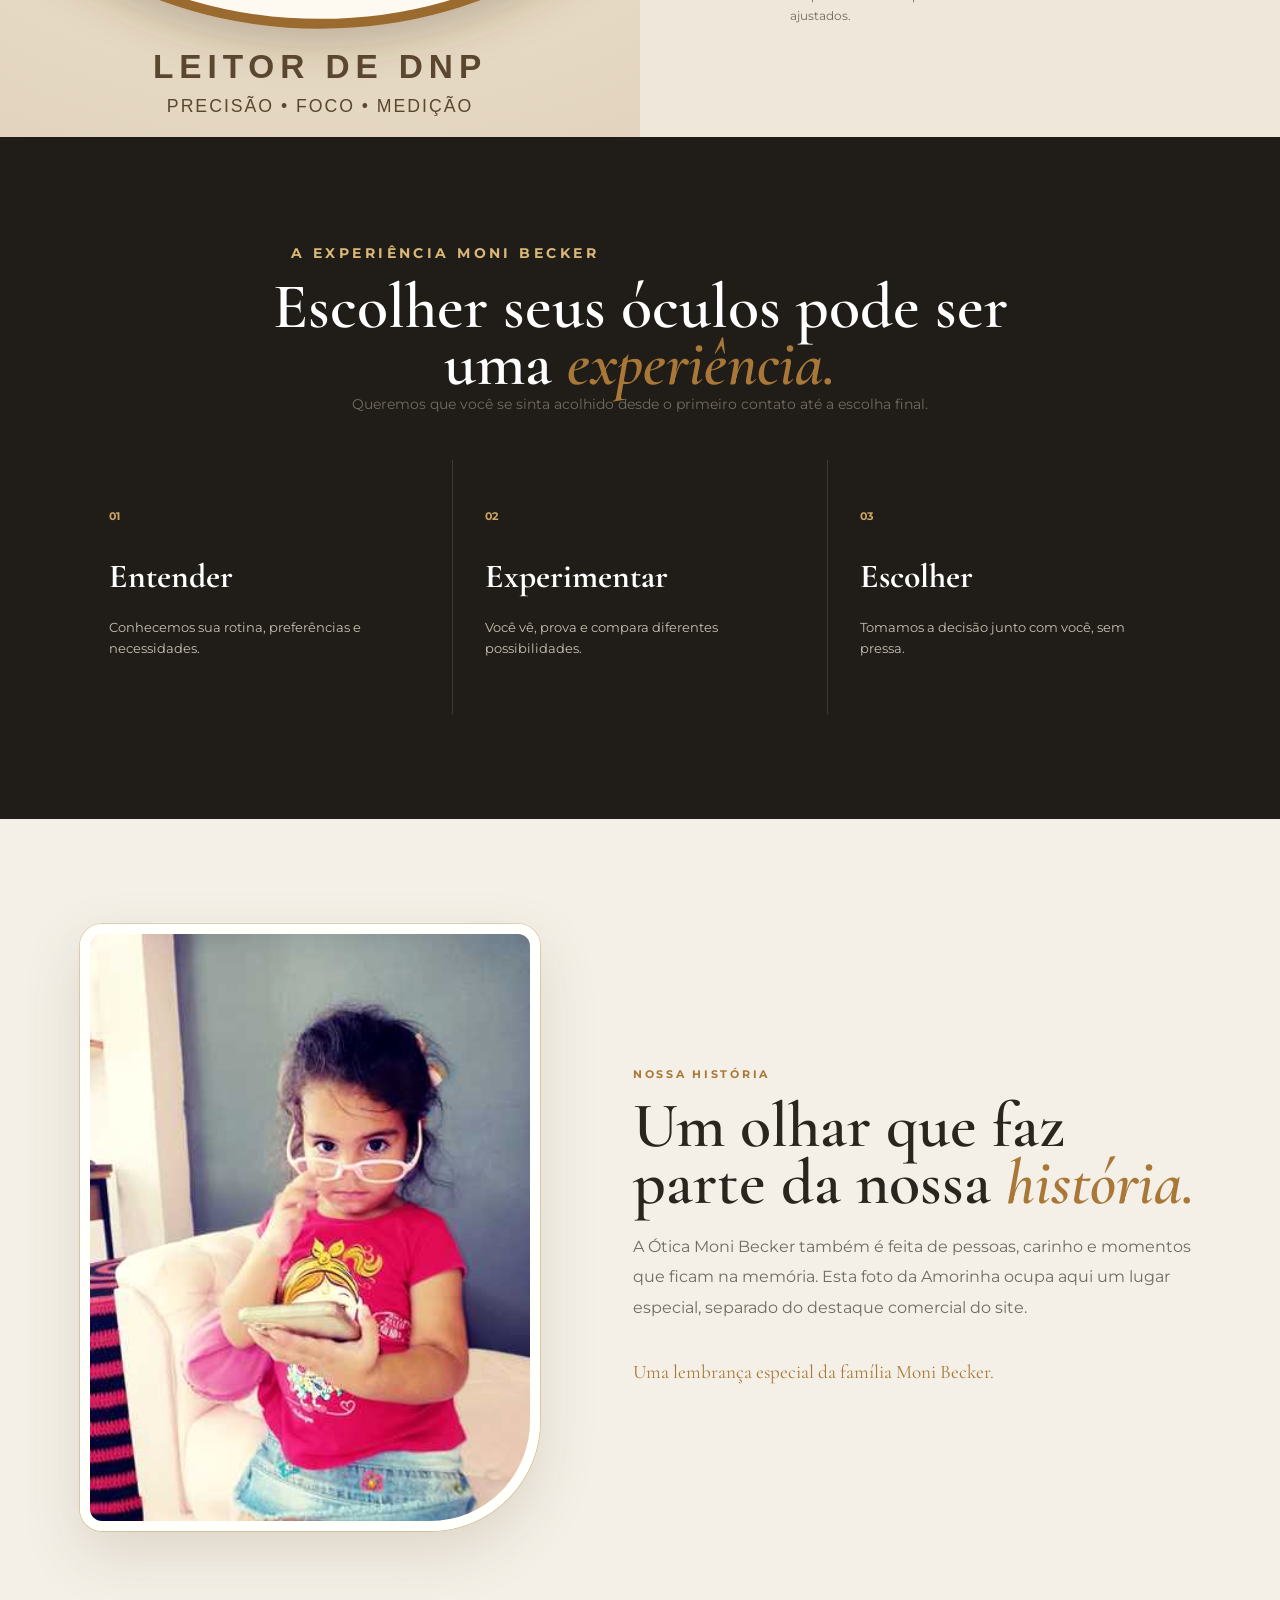
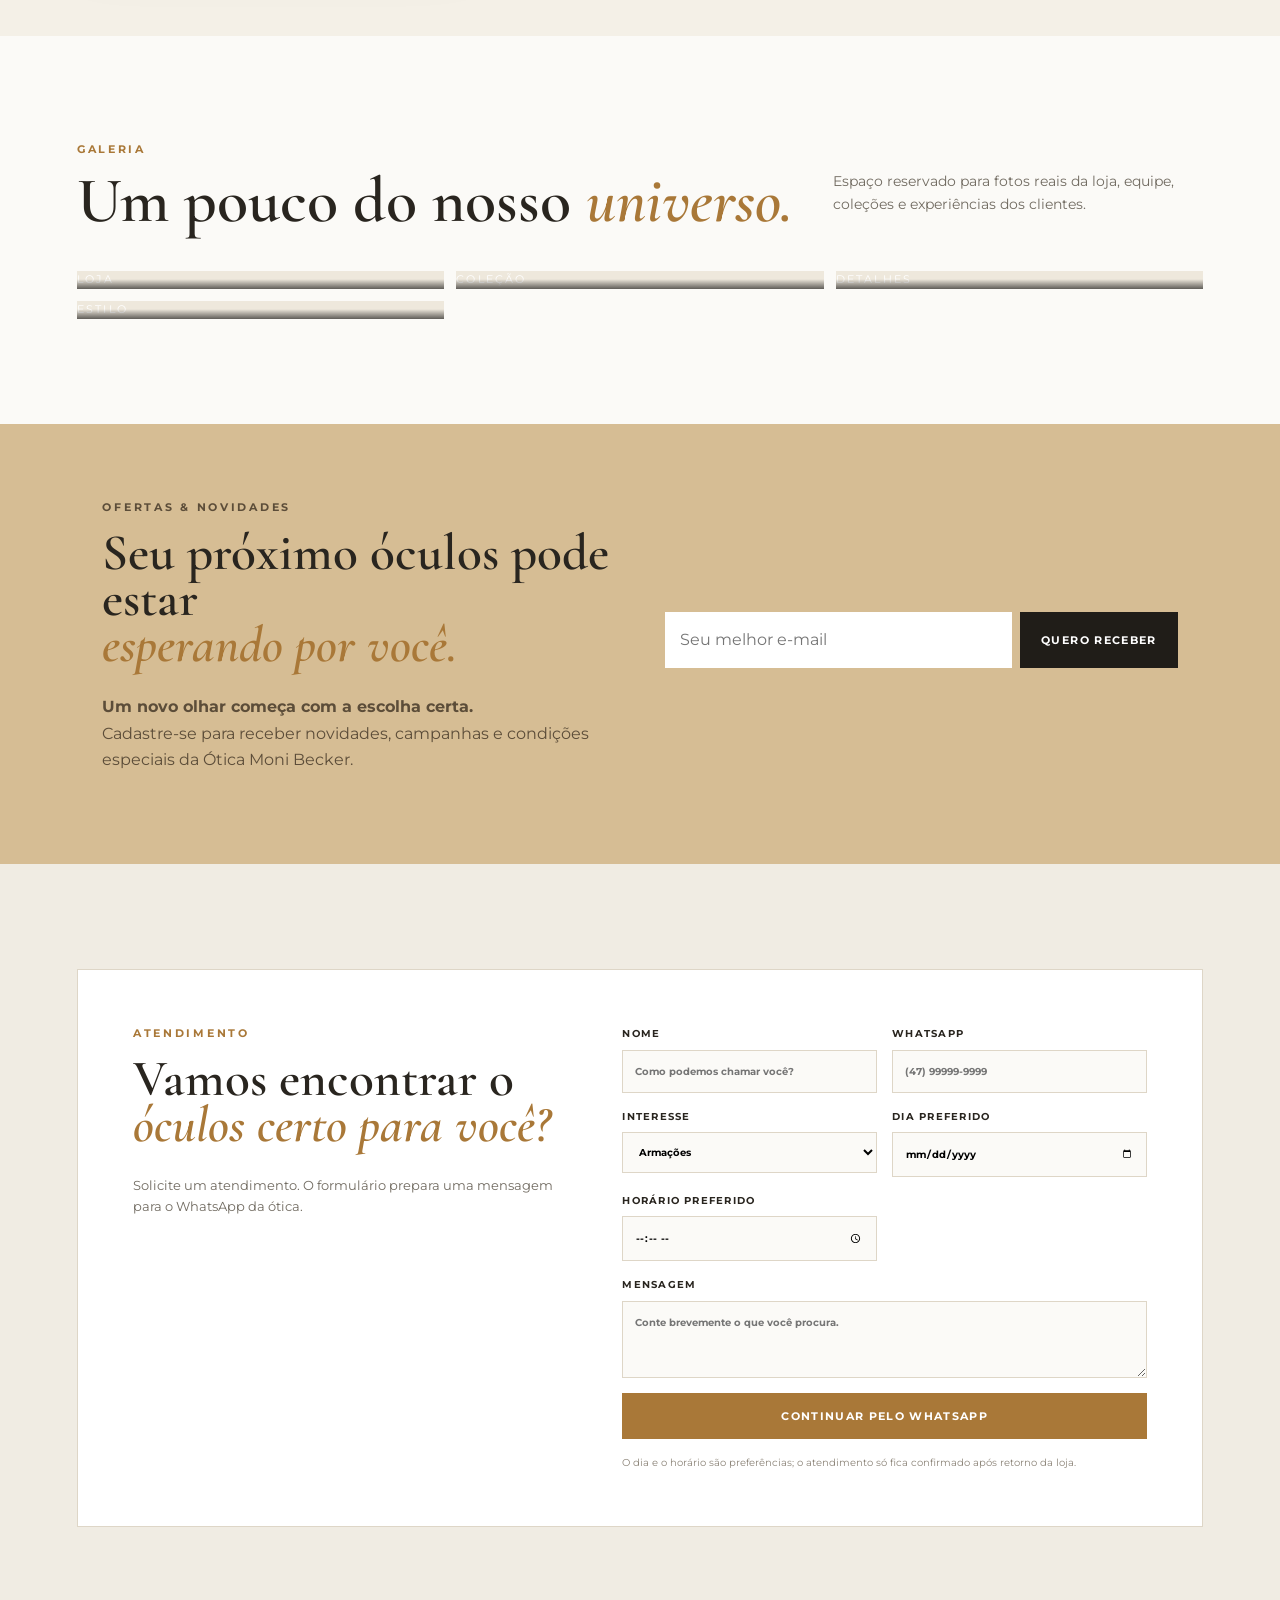
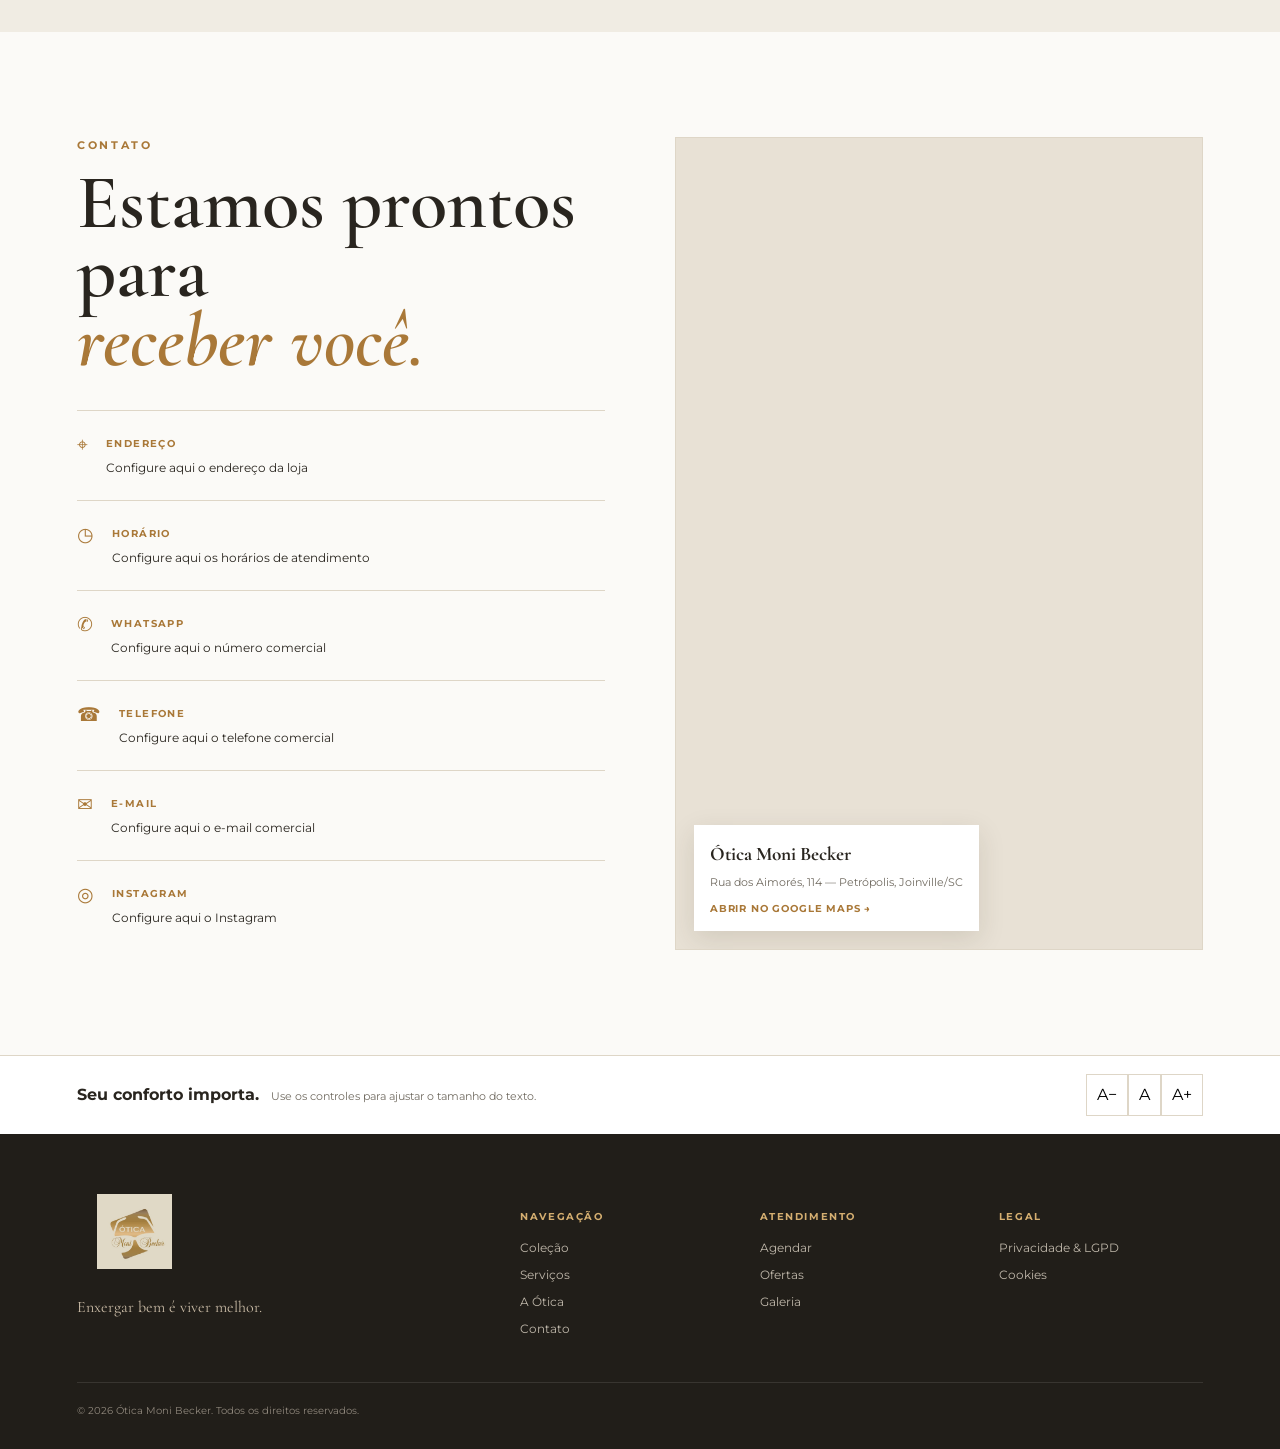
==== commit a65e5f5e: "Corrige envio do formulário de exames e invalida cache do JavaScript" ====
--- a/index.html
+++ b/index.html
@@ -74,7 +74,7 @@
           <p class="eyebrow">CUIDE DA SUA VISÃO</p>
           <h2 id="heroExamTitle">Quer agendar um exame?</h2>
           <p class="hero-exam-intro">Consulte valores e peça as próximas datas e horários disponíveis para atendimento optométrico ou oftalmológico.</p>
-          <form id="heroExamForm" class="hero-exam-form">
+          <form id="heroExamForm" class="hero-exam-form" method="dialog" onsubmit="return heroExamSubmit(event)">
             <label for="heroExamName">Seu nome</label>
             <input id="heroExamName" name="name" autocomplete="name" required placeholder="Nome completo">
             <label for="heroExamPhone">Telefone / WhatsApp</label>
@@ -92,7 +92,7 @@
             <button class="btn btn-gold" type="submit">Consultar valores e horários</button>
             <p id="heroExamStatus" class="hero-exam-status" role="status" aria-live="polite"></p>
           </form>
-          <small class="hero-exam-note">A solicitação será enviada pelo WhatsApp. A ótica confirmará valores, disponibilidade e agendamento após retorno.</small>
+          <small class="hero-exam-note">O WhatsApp abrirá com sua solicitação preenchida. Para concluir o envio, toque em Enviar no WhatsApp. A ótica confirmará valores, disponibilidade e agendamento após retorno.</small>
         </aside>
       </div>
     </section>
@@ -310,6 +310,6 @@
 
   <a class="floating-whatsapp" id="floatingWhatsapp" href="#contato" aria-label="Falar com a Ótica Moni Becker pelo WhatsApp" hidden><span aria-hidden="true">☏</span><span>WhatsApp</span></a>
   <div class="toast" id="toast" role="status"></div>
-  <script src="https://cdn.jsdelivr.net/npm/@supabase/supabase-js@2"></script><script src="supabase-config.js"></script><script src="script.js?v=20261030-49"></script>
+  <script src="https://cdn.jsdelivr.net/npm/@supabase/supabase-js@2"></script><script src="supabase-config.js"></script><script src="script.js?v=20261030-50"></script>
 </body>
 </html>
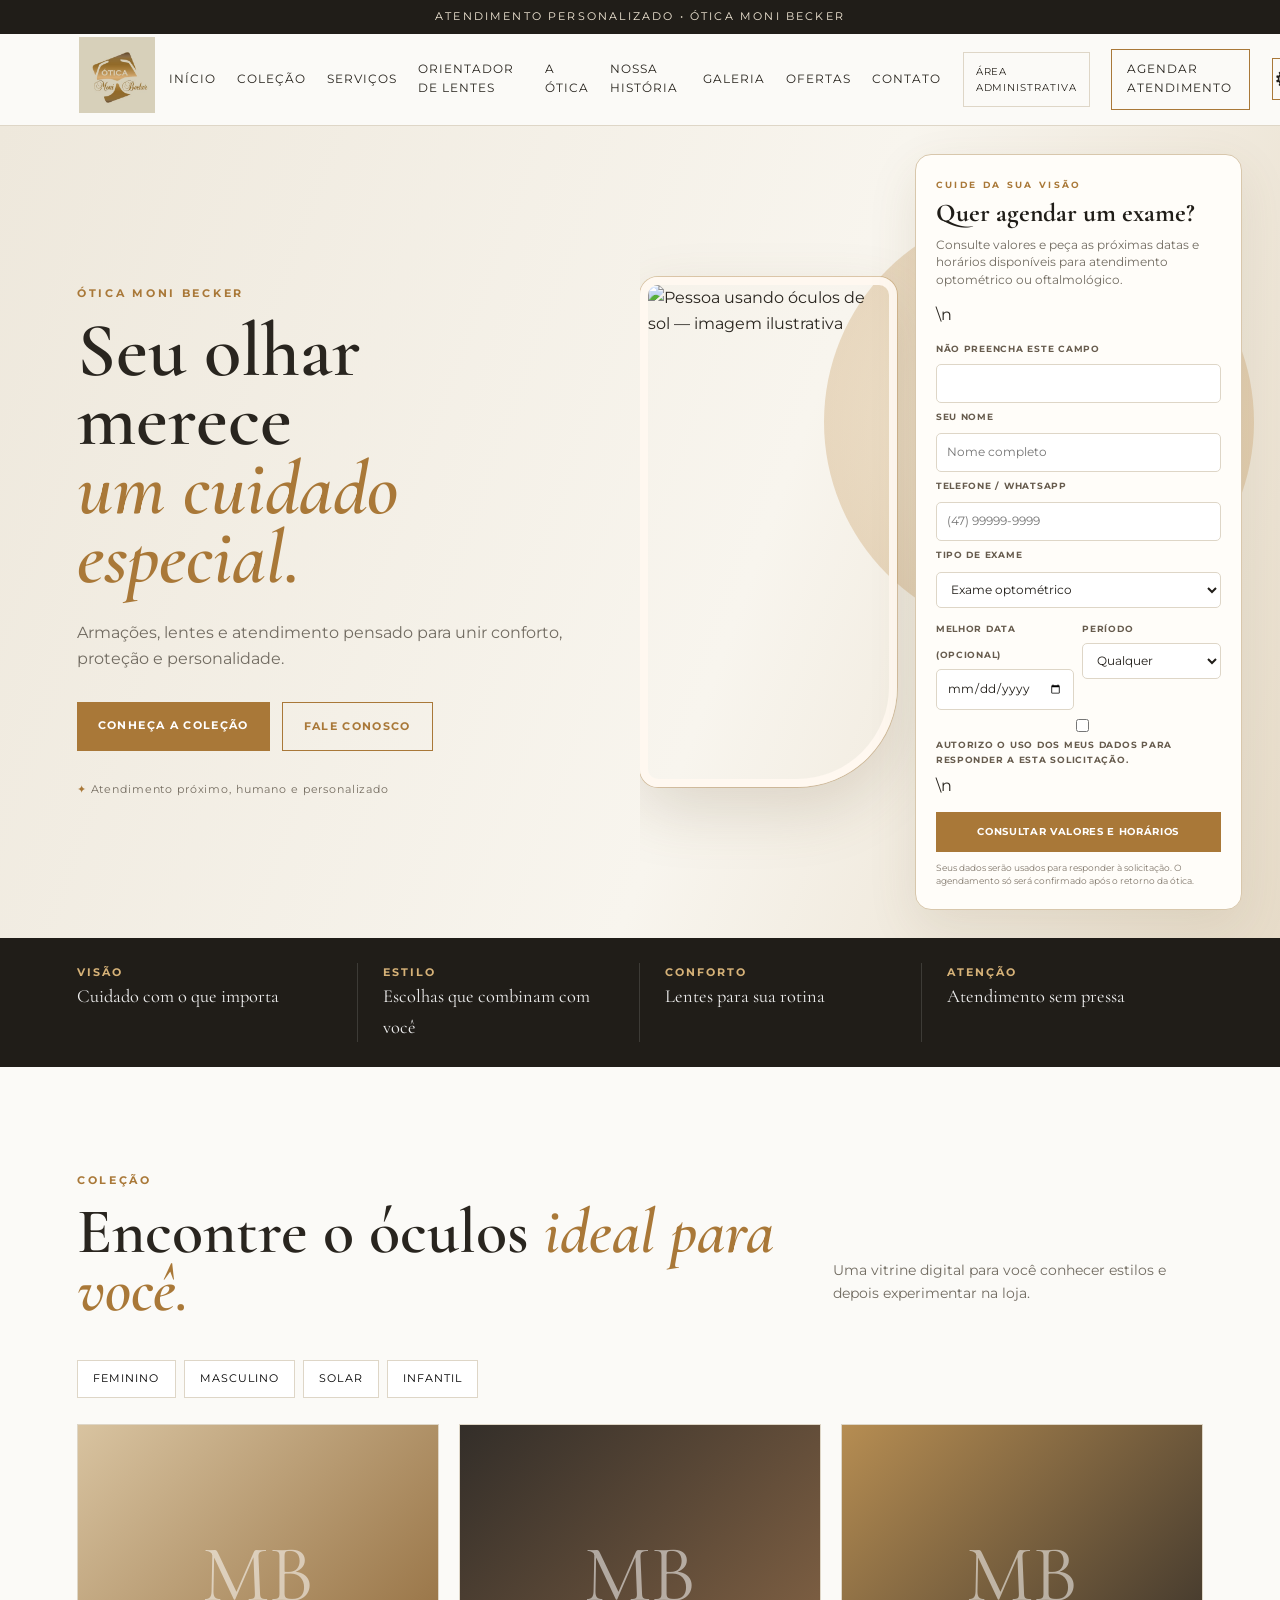
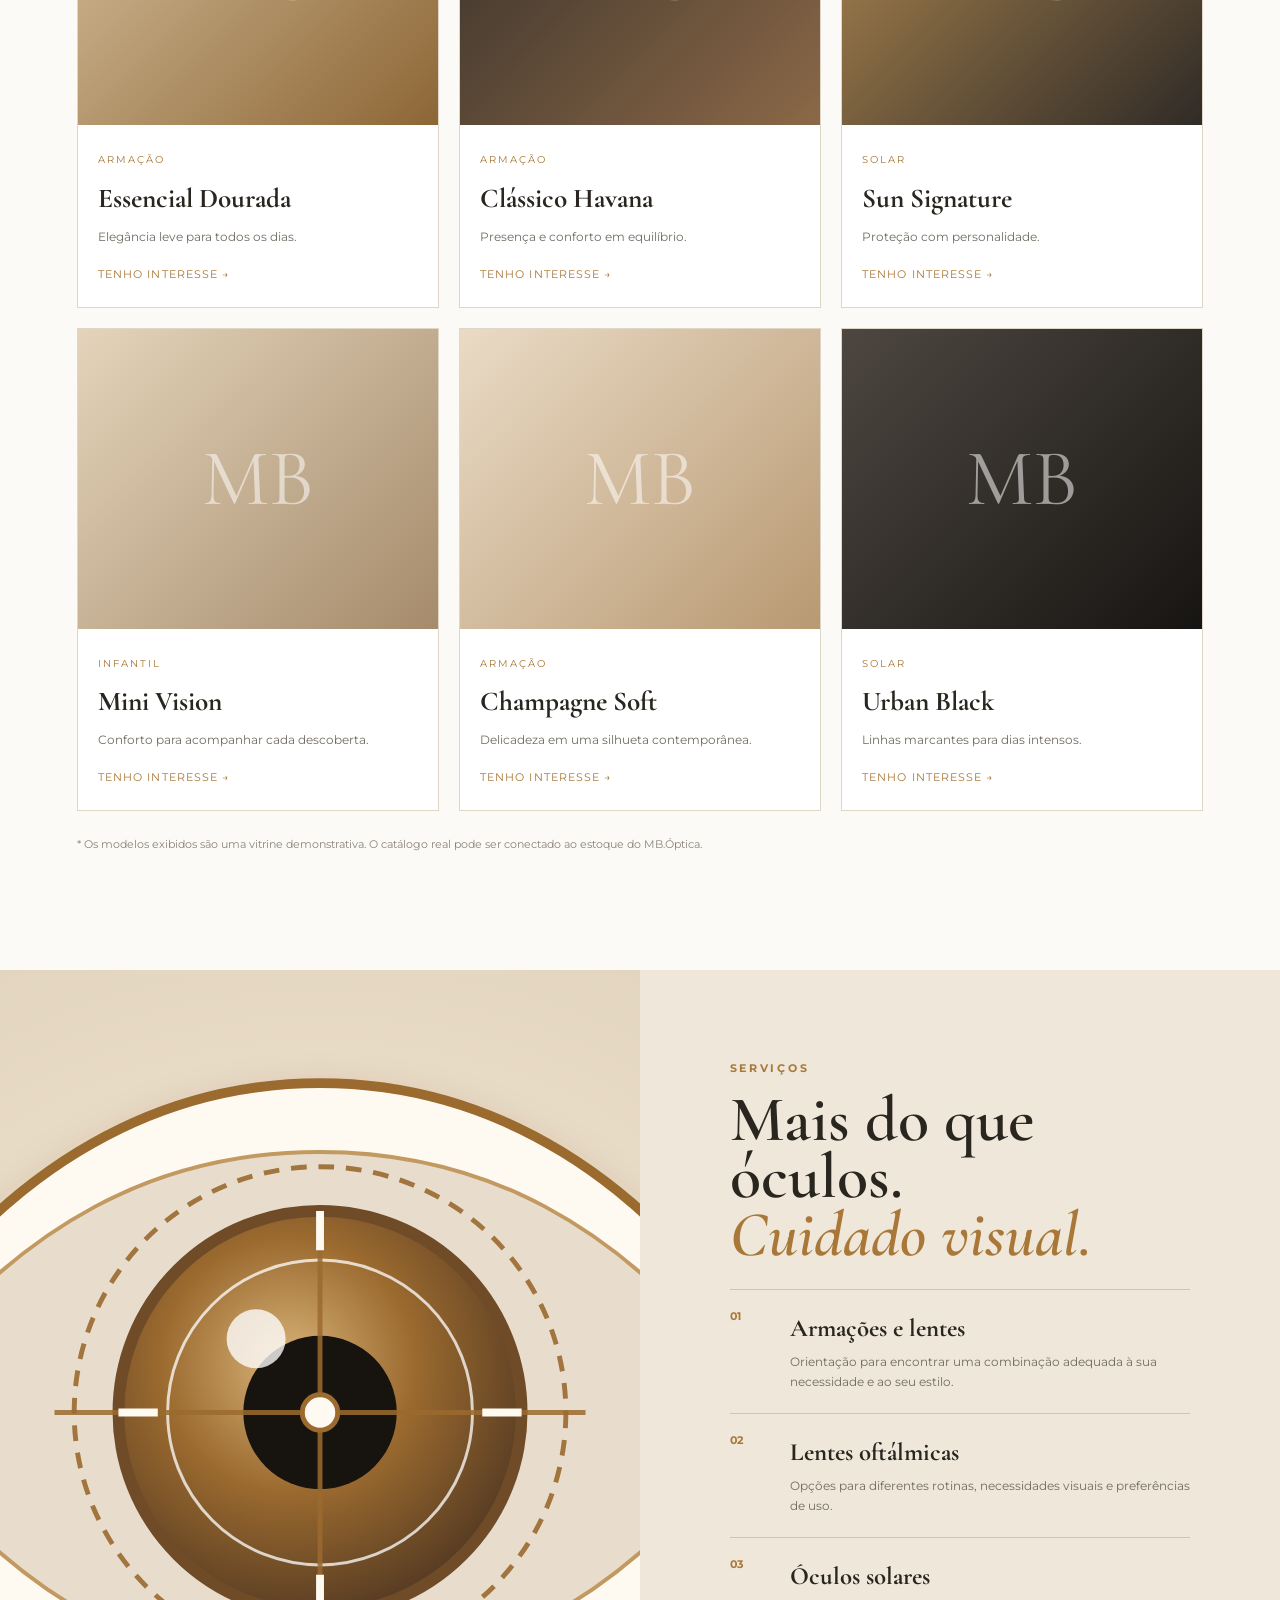
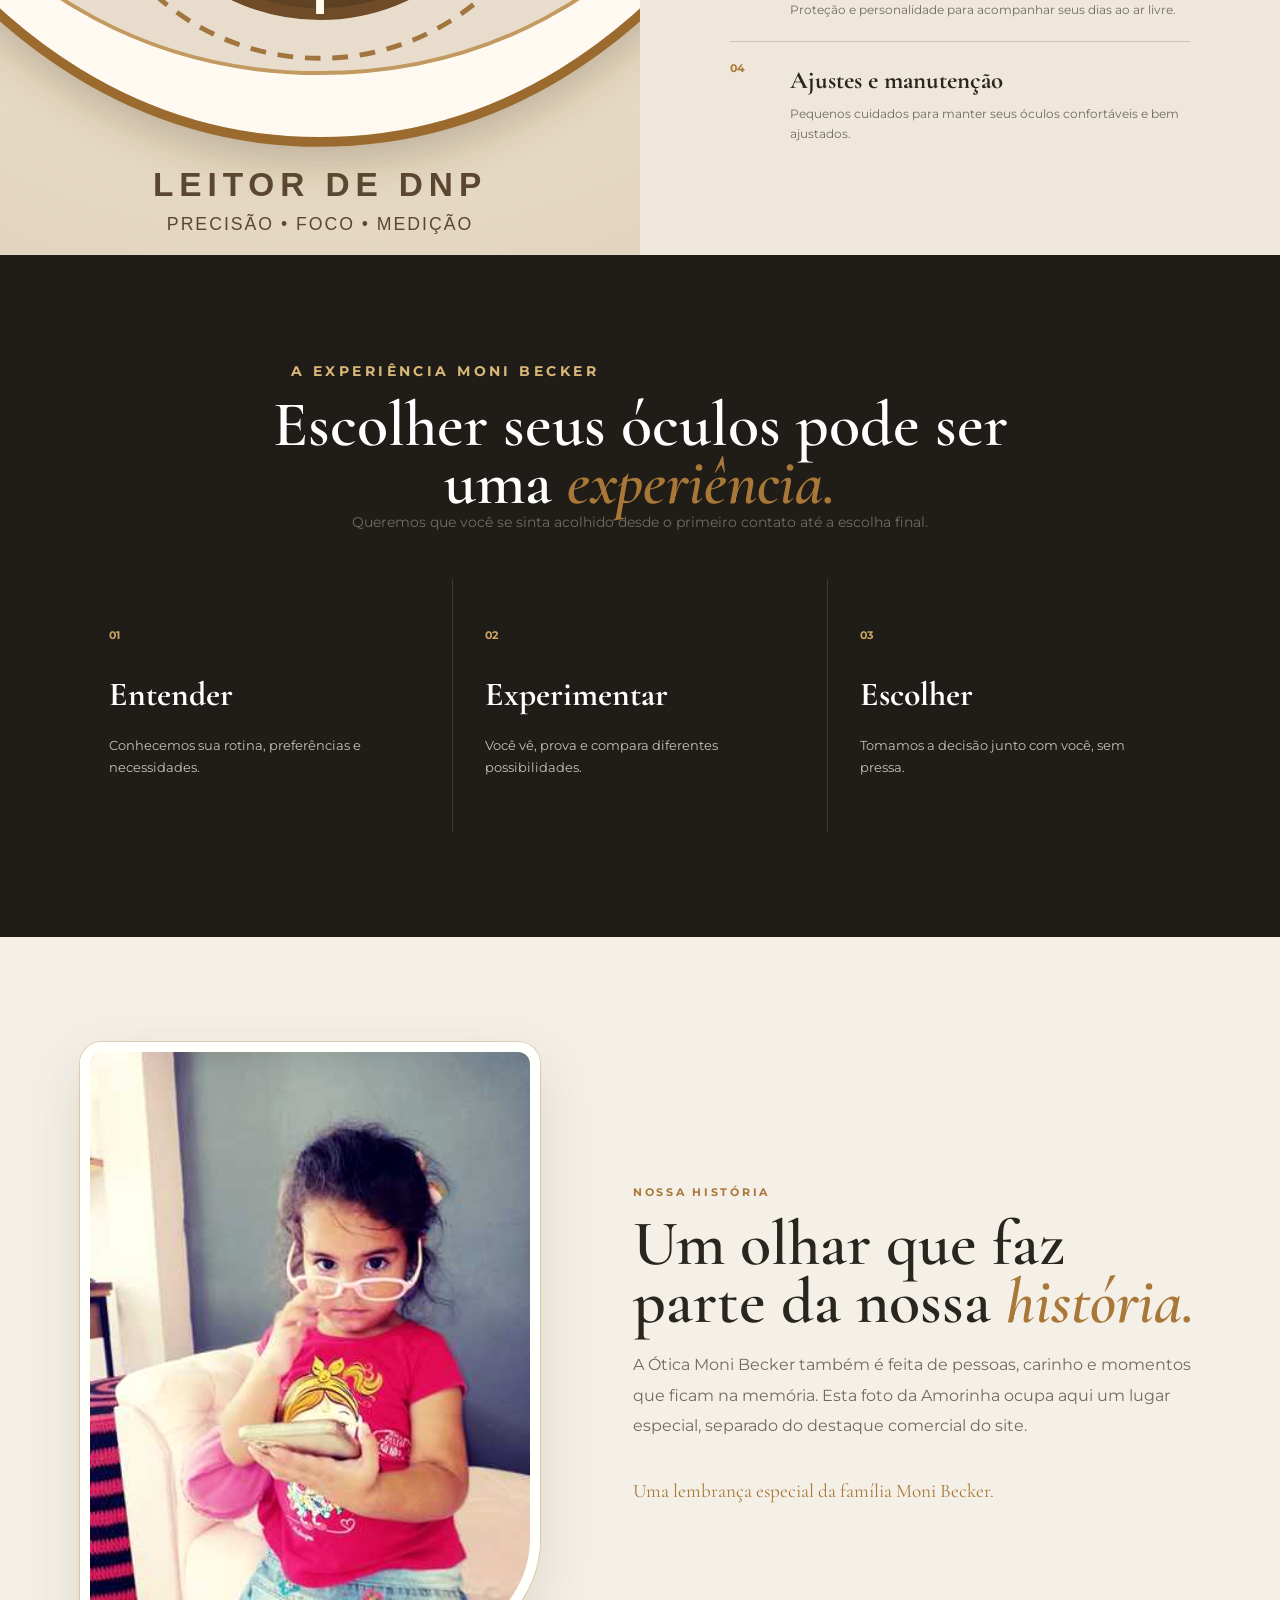
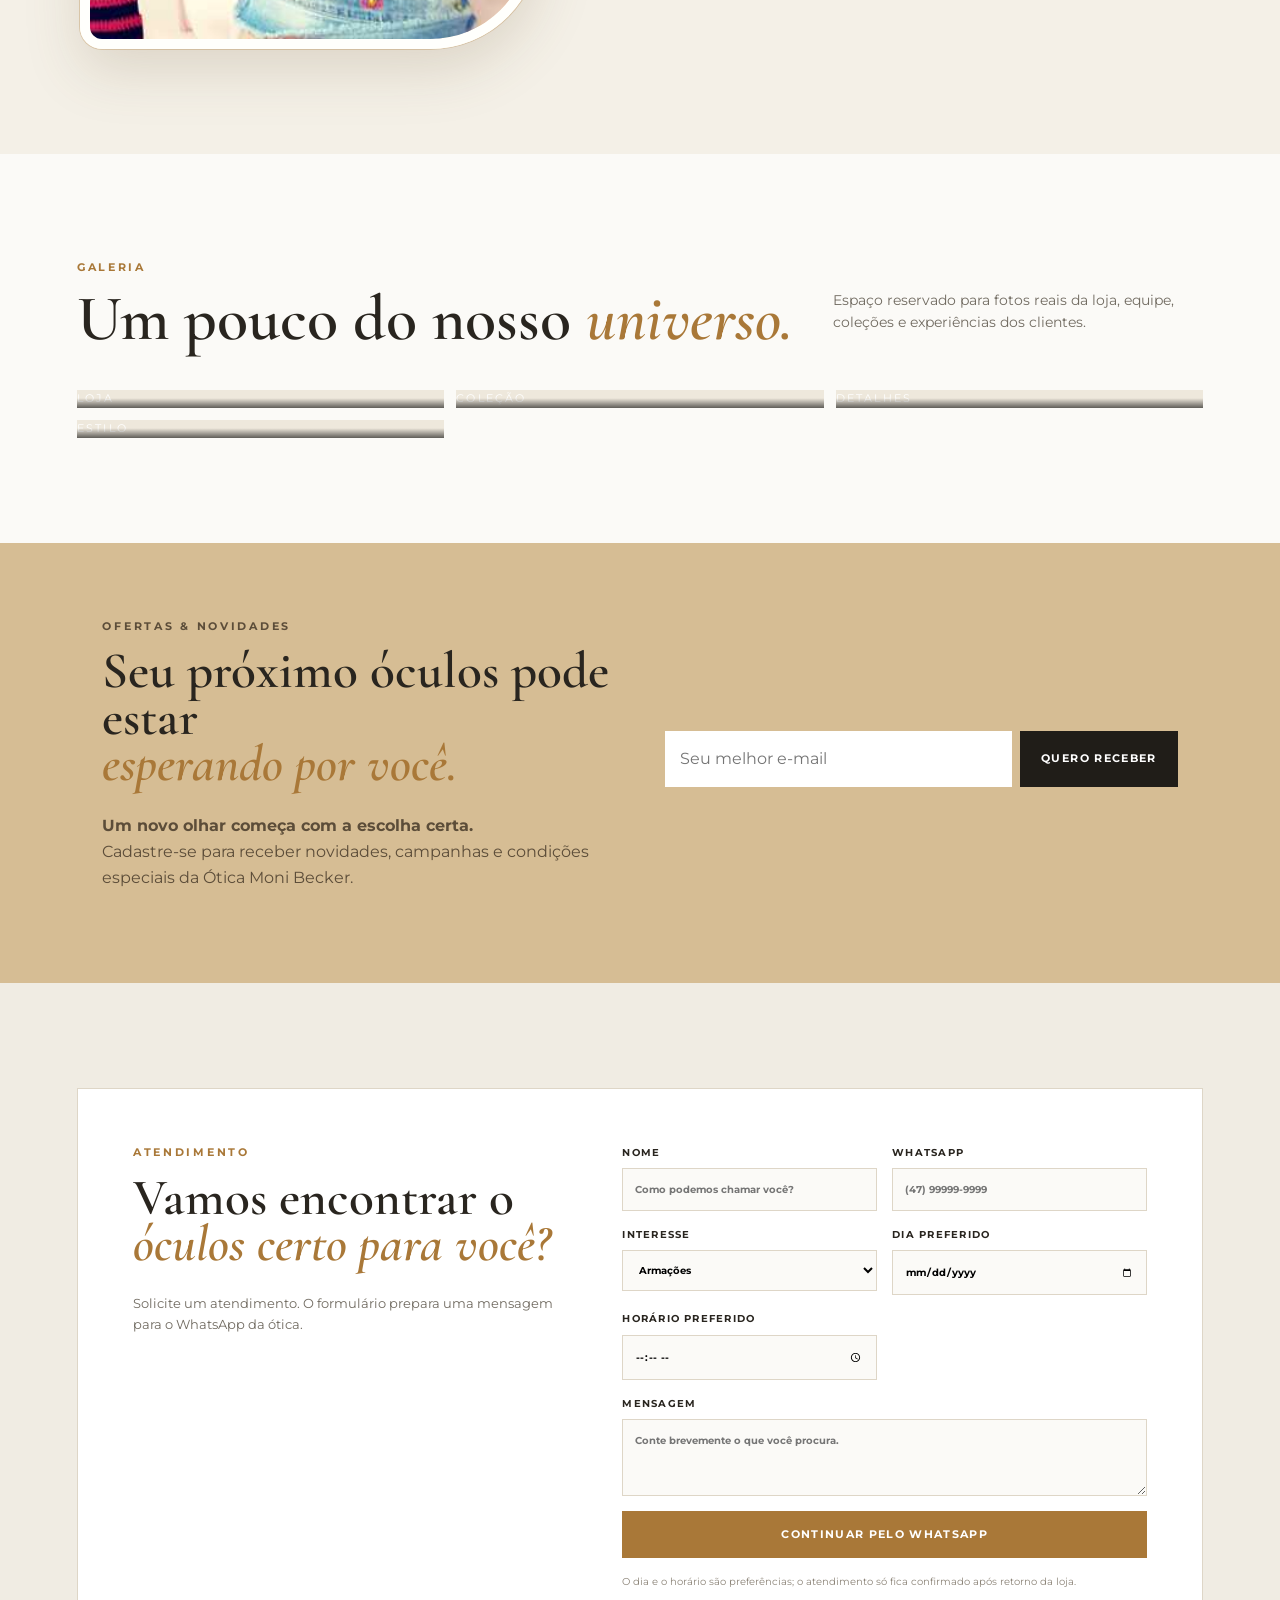
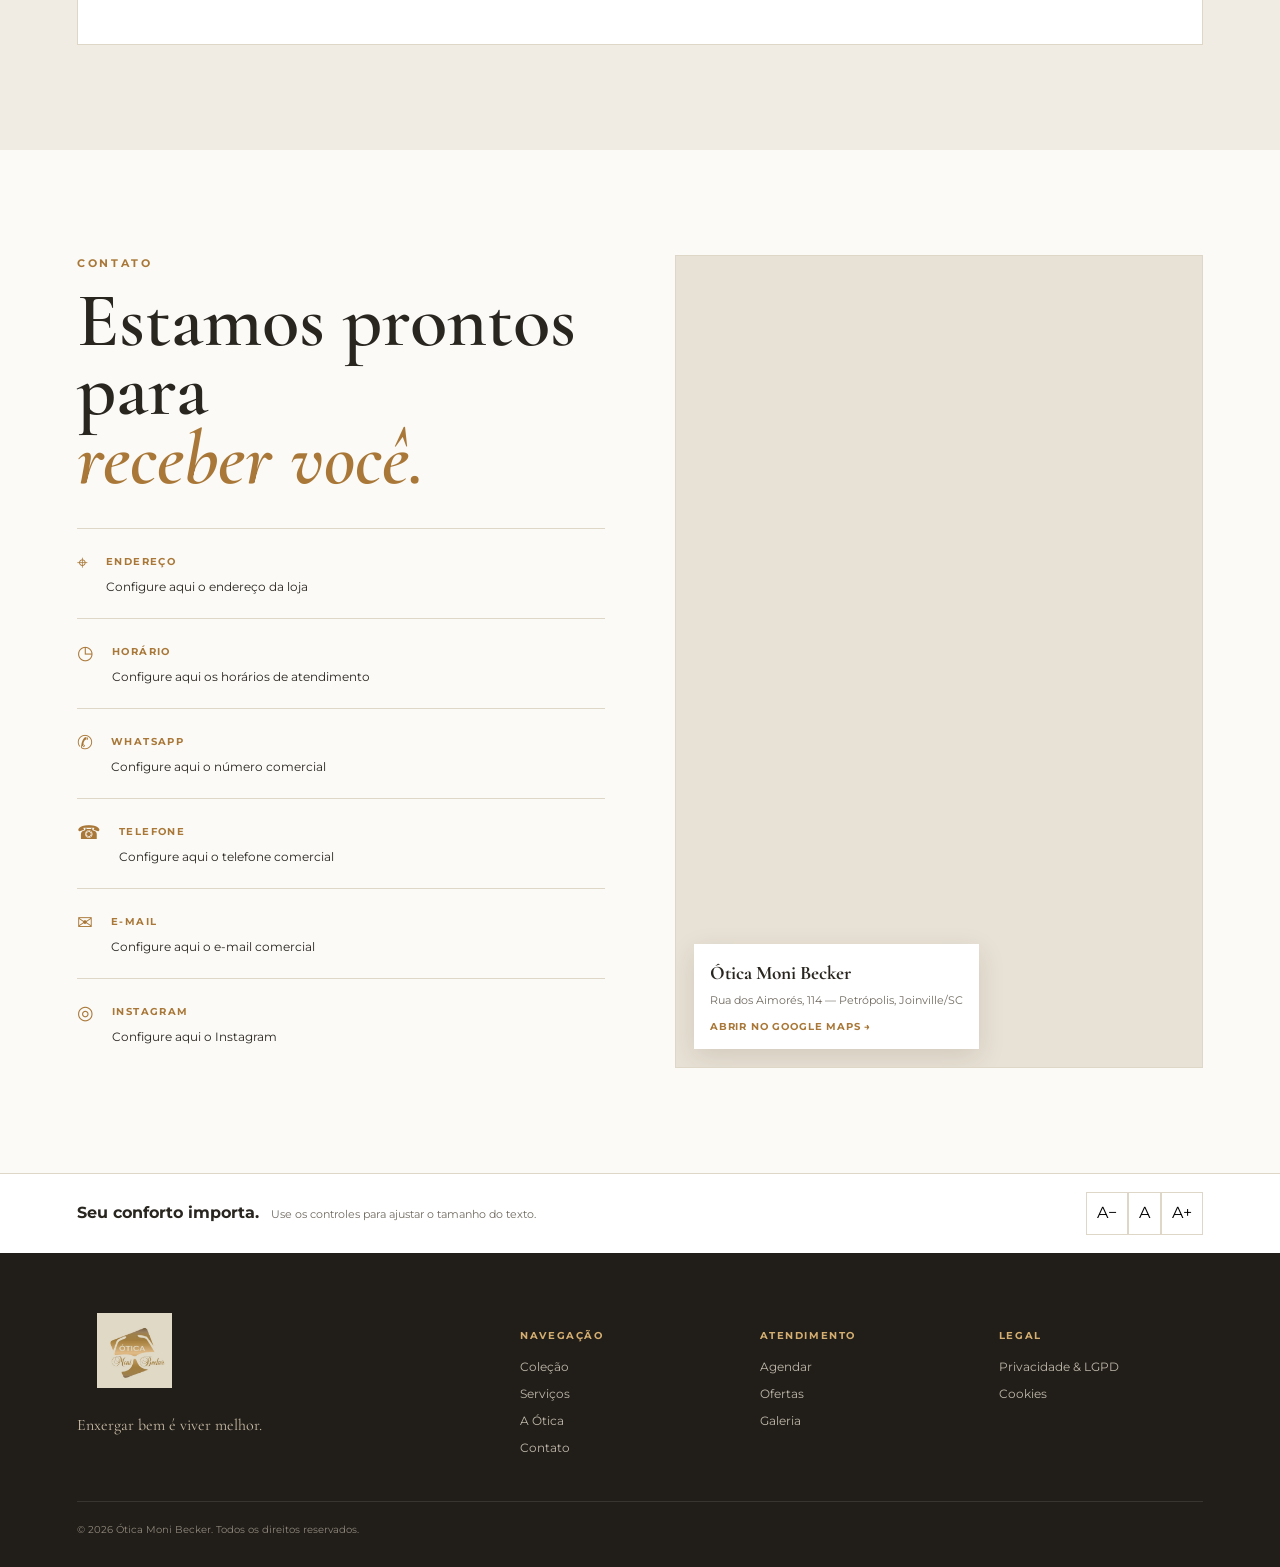
==== commit 49a5141e: "Conecta formulário de exames ao serviço de solicitações" ====
--- a/index.html
+++ b/index.html
@@ -25,7 +25,7 @@
     .hero-exam-form-row{display:grid;grid-template-columns:1fr 1fr;gap:8px}
     .hero-exam-form .btn{width:100%;margin-top:6px;padding:12px 10px;font-size:.6rem;letter-spacing:.07em}
     .hero-exam-status{margin:0;font-size:.68rem;line-height:1.45;color:#386848}
-    .hero-exam-status:empty{display:none}
+    .hero-exam-status:empty{display:none}\n    .hero-exam-consent{display:flex;align-items:flex-start;gap:7px;margin-top:5px;font-size:.65rem;line-height:1.45;color:var(--muted)}\n    .hero-exam-consent input{width:auto;margin:2px 0 0;flex:0 0 auto}\n    .exam-form-honeypot{position:absolute!important;left:-10000px!important;top:auto!important;width:1px!important;height:1px!important;overflow:hidden!important}
     .hero-exam-note{display:block;margin-top:9px;font-size:.57rem;line-height:1.45;color:#82796d}
     @media(max-width:1200px){.hero-photo-wrap{grid-template-columns:minmax(0,.8fr) minmax(250px,1.2fr);gap:12px;padding-right:18px}.hero-photo{height:470px}.hero-exam-card{padding:18px 15px}}
     @media(max-width:900px){.hero-photo-wrap{min-height:0;padding:30px 6vw 42px;grid-template-columns:minmax(0,.8fr) minmax(0,1.2fr);align-items:center}.hero-photo{width:100%;height:460px}.hero-photo-wrap::before{width:330px;height:330px;right:2%;top:8%}}
@@ -74,7 +74,7 @@
           <p class="eyebrow">CUIDE DA SUA VISÃO</p>
           <h2 id="heroExamTitle">Quer agendar um exame?</h2>
           <p class="hero-exam-intro">Consulte valores e peça as próximas datas e horários disponíveis para atendimento optométrico ou oftalmológico.</p>
-          <form id="heroExamForm" class="hero-exam-form" method="dialog" onsubmit="return heroExamSubmit(event)">
+          <form id="heroExamForm" class="hero-exam-form">\n            <div class="exam-form-honeypot" aria-hidden="true"><label for="heroExamWebsite">Não preencha este campo</label><input id="heroExamWebsite" name="website" tabindex="-1" autocomplete="off"></div>
             <label for="heroExamName">Seu nome</label>
             <input id="heroExamName" name="name" autocomplete="name" required placeholder="Nome completo">
             <label for="heroExamPhone">Telefone / WhatsApp</label>
@@ -89,10 +89,10 @@
               <div><label for="heroExamDate">Melhor data (opcional)</label><input id="heroExamDate" name="date" type="date"></div>
               <div><label for="heroExamPeriod">Período</label><select id="heroExamPeriod" name="period"><option value="Qualquer período">Qualquer</option><option value="Manhã">Manhã</option><option value="Tarde">Tarde</option></select></div>
             </div>
-            <button class="btn btn-gold" type="submit">Consultar valores e horários</button>
+            <label class="hero-exam-consent"><input id="heroExamConsent" type="checkbox" required> <span>Autorizo o uso dos meus dados para responder a esta solicitação.</span></label>\n            <button class="btn btn-gold" type="submit">Consultar valores e horários</button>
             <p id="heroExamStatus" class="hero-exam-status" role="status" aria-live="polite"></p>
           </form>
-          <small class="hero-exam-note">O WhatsApp abrirá com sua solicitação preenchida. Para concluir o envio, toque em Enviar no WhatsApp. A ótica confirmará valores, disponibilidade e agendamento após retorno.</small>
+          <small class="hero-exam-note">Seus dados serão usados para responder à solicitação. O agendamento só será confirmado após o retorno da ótica.</small>
         </aside>
       </div>
     </section>
@@ -310,6 +310,6 @@
 
   <a class="floating-whatsapp" id="floatingWhatsapp" href="#contato" aria-label="Falar com a Ótica Moni Becker pelo WhatsApp" hidden><span aria-hidden="true">☏</span><span>WhatsApp</span></a>
   <div class="toast" id="toast" role="status"></div>
-  <script src="https://cdn.jsdelivr.net/npm/@supabase/supabase-js@2"></script><script src="supabase-config.js"></script><script src="script.js?v=20261030-50"></script>
+  <script src="https://cdn.jsdelivr.net/npm/@supabase/supabase-js@2"></script><script src="supabase-config.js"></script><script src="script.js?v=20261030-51"></script>
 </body>
 </html>
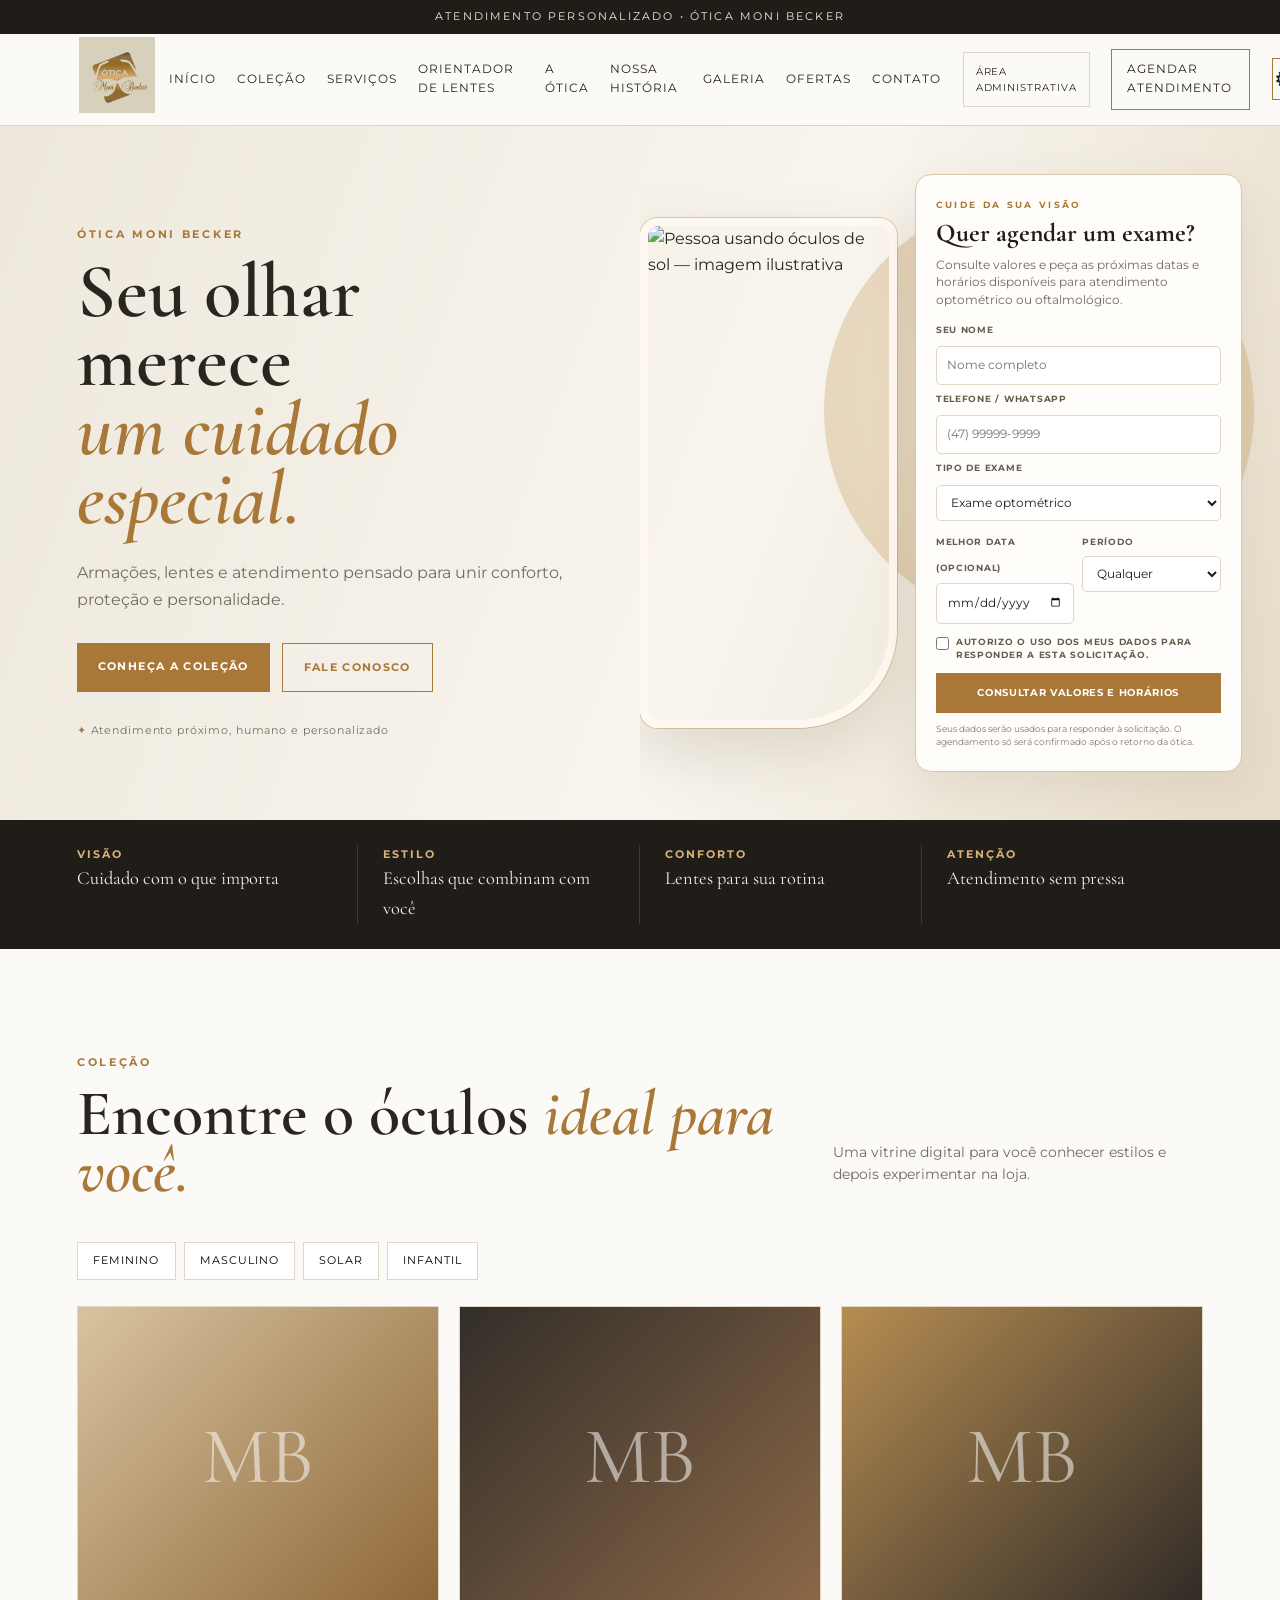
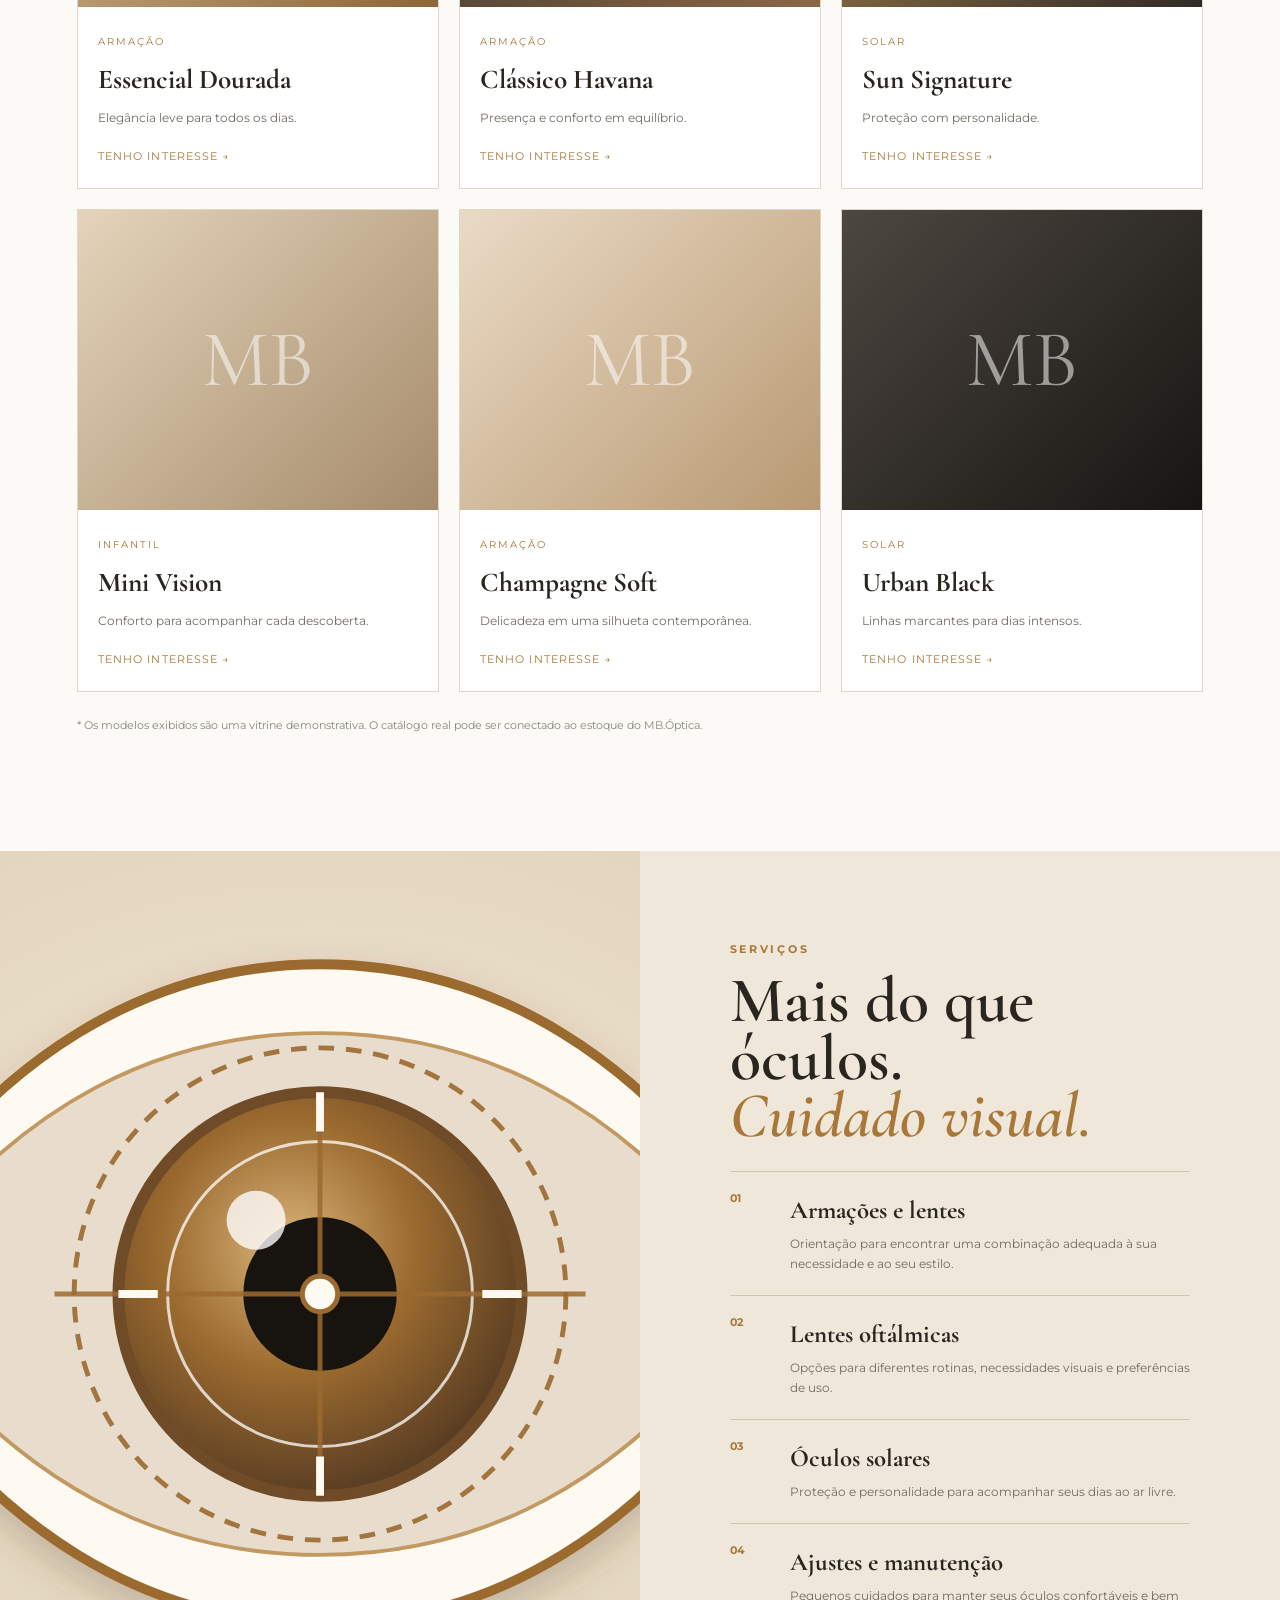
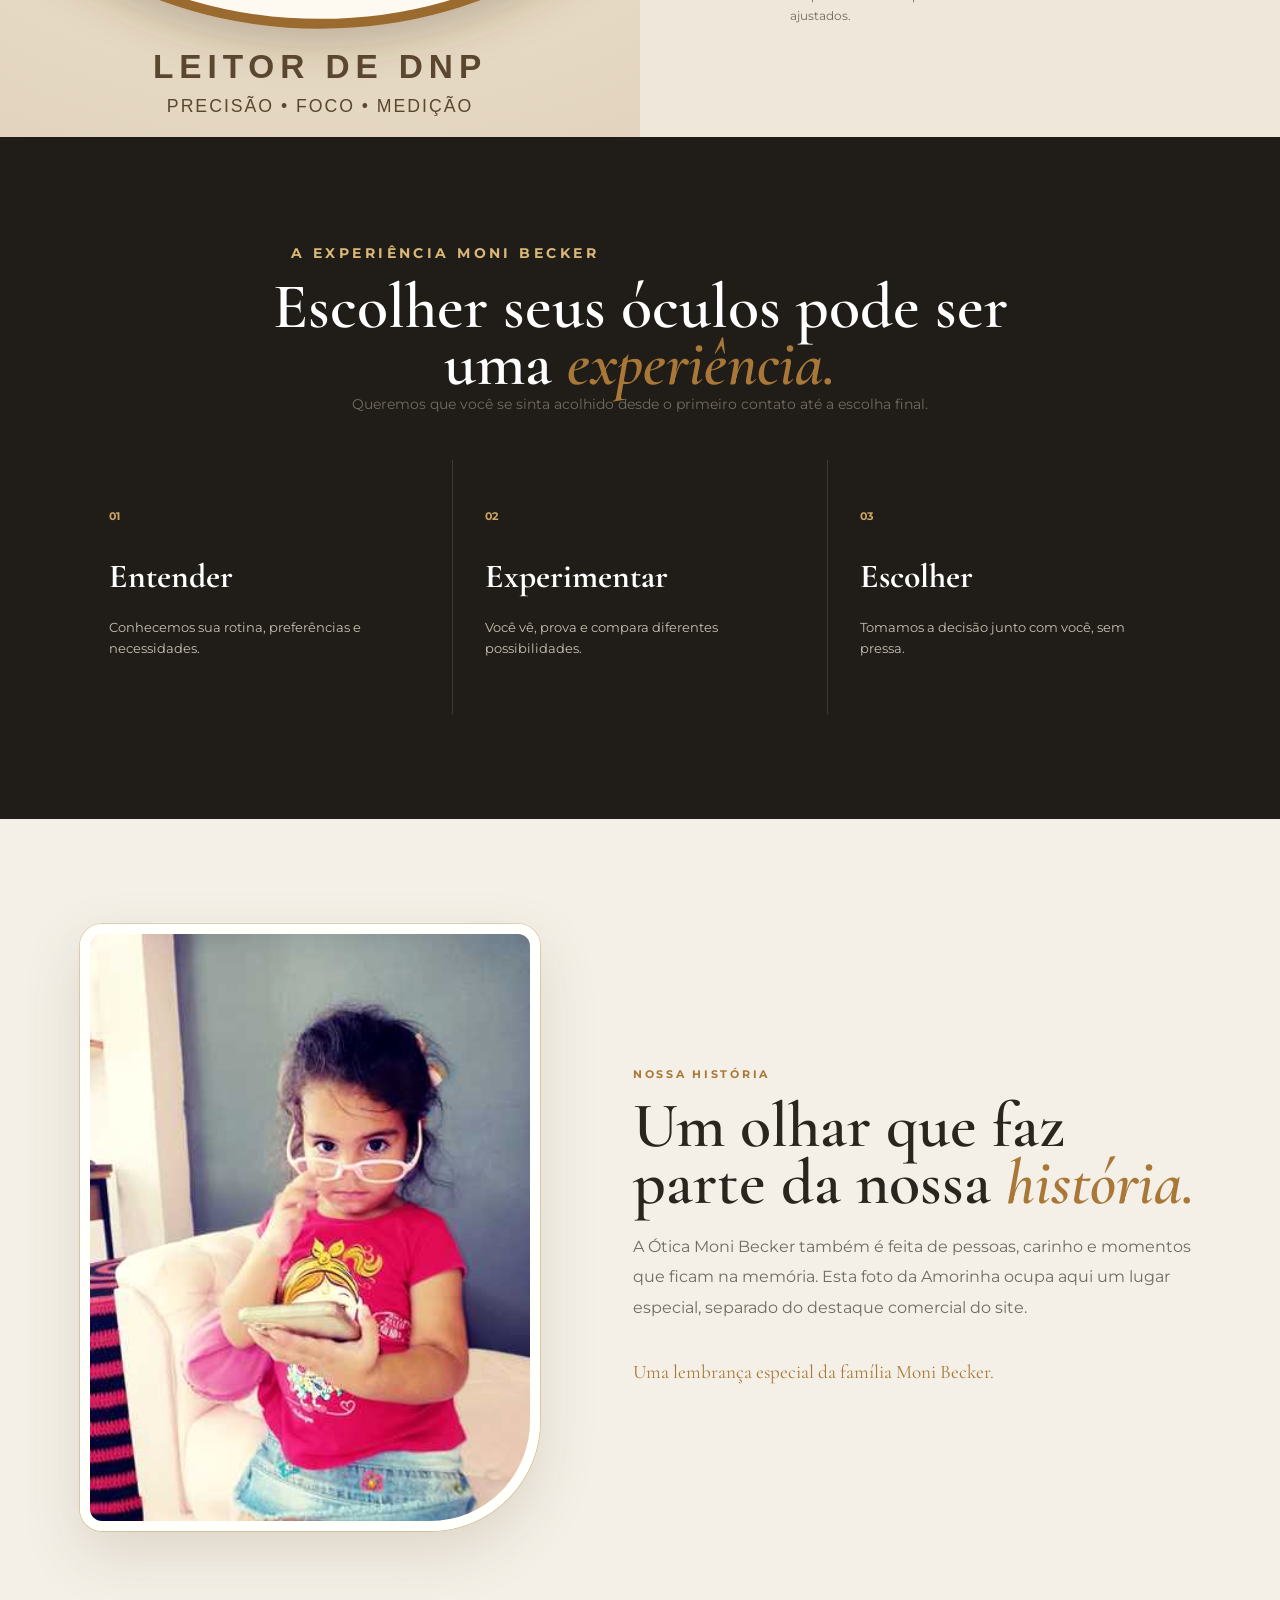
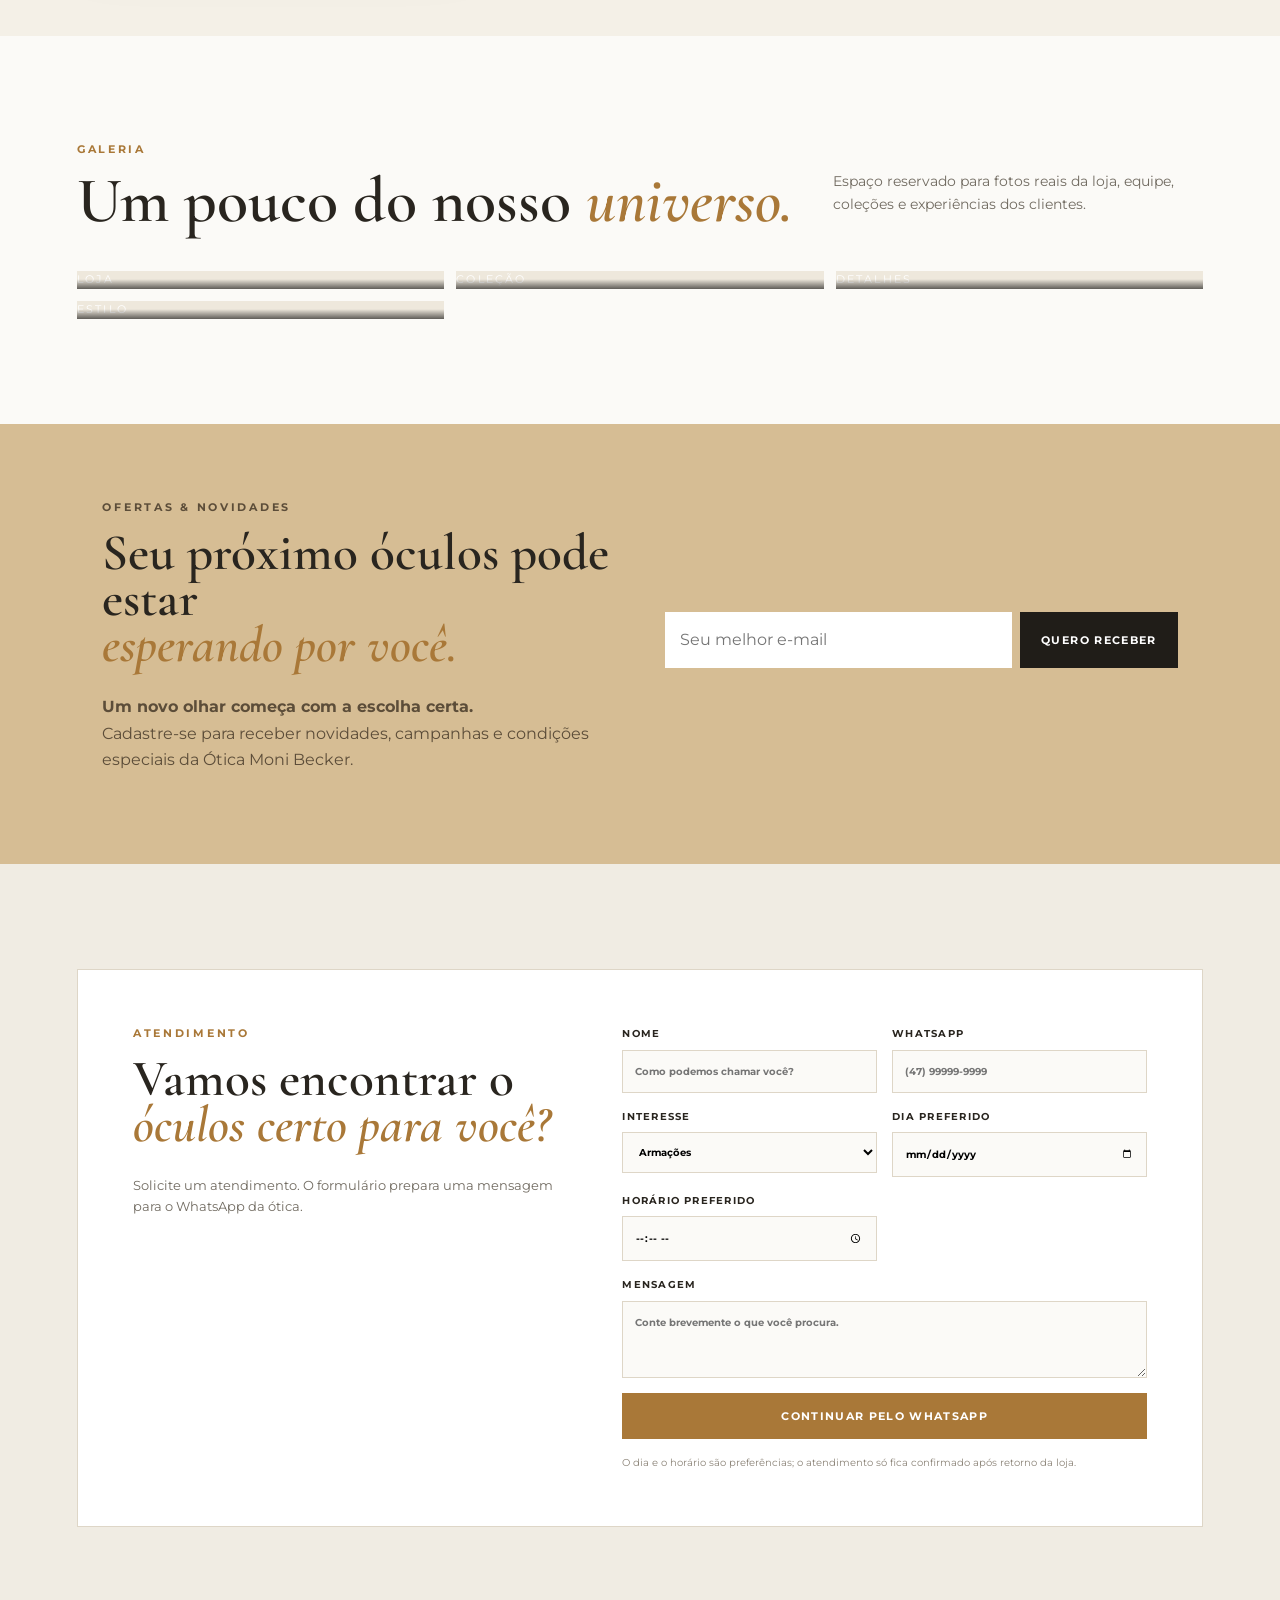
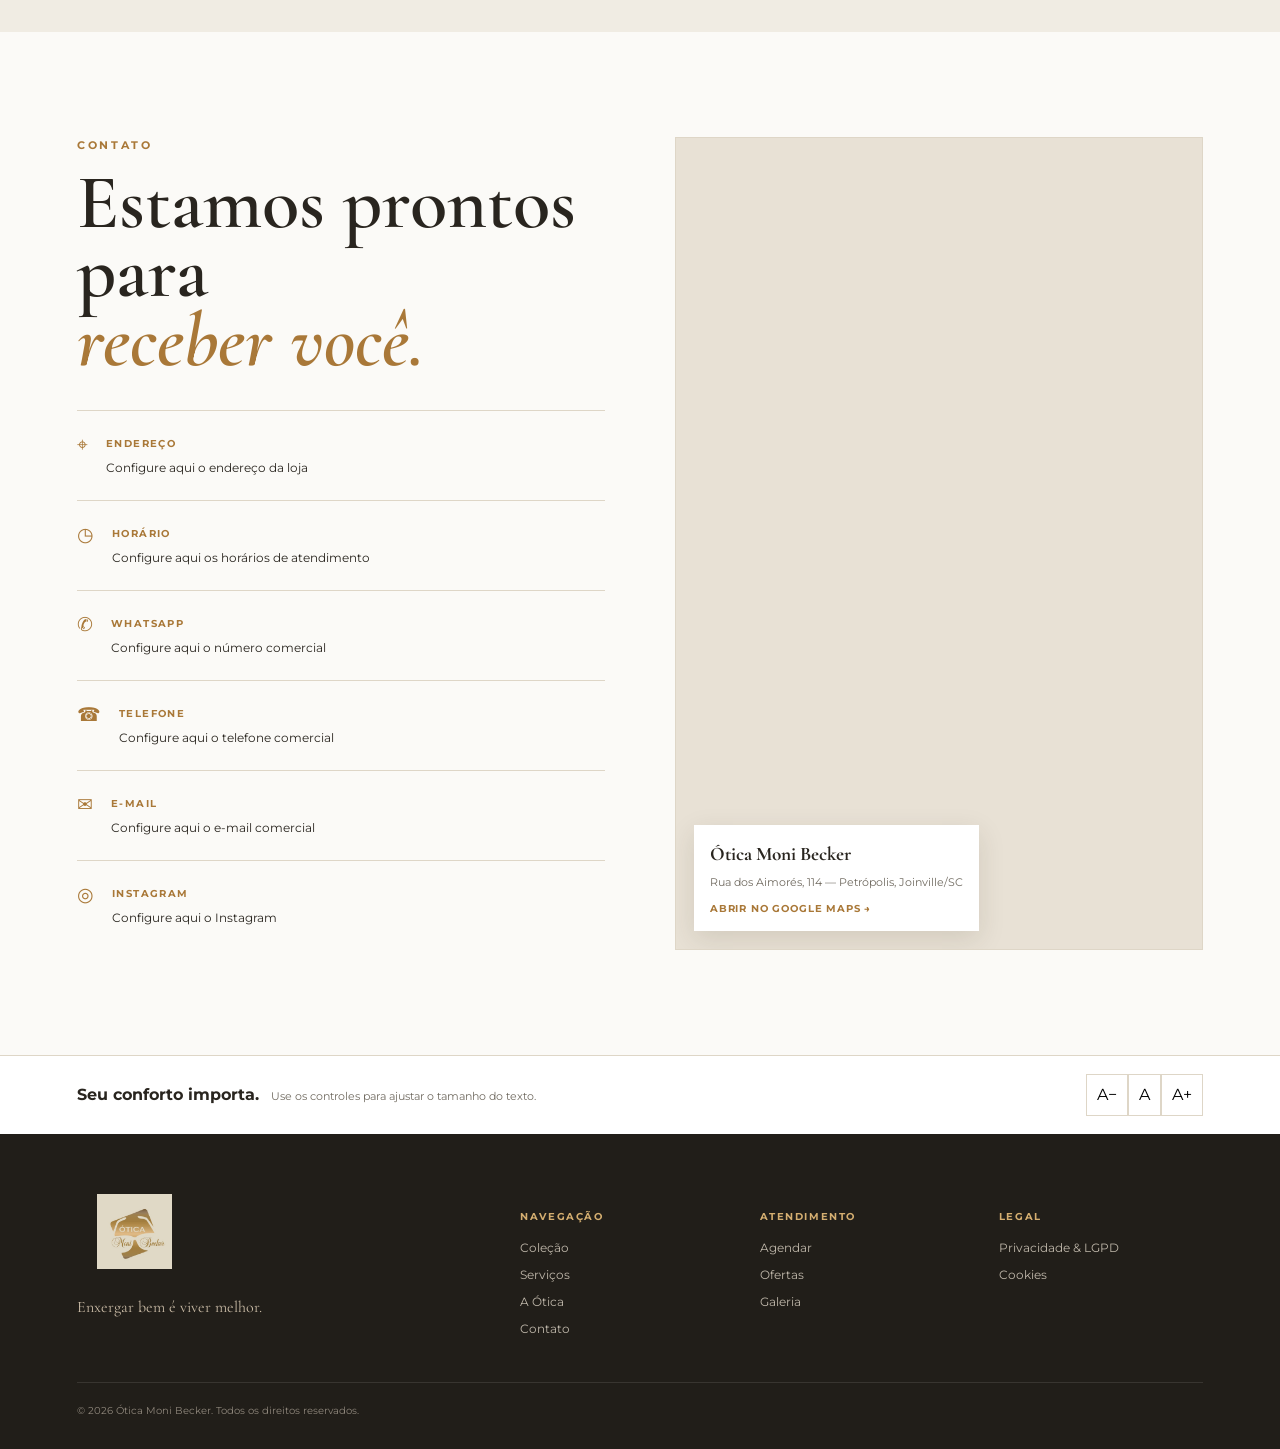
==== commit dc48a5e1: "Corrige quebras de linha do formulário de agendamento" ====
--- a/index.html
+++ b/index.html
@@ -25,7 +25,10 @@
     .hero-exam-form-row{display:grid;grid-template-columns:1fr 1fr;gap:8px}
     .hero-exam-form .btn{width:100%;margin-top:6px;padding:12px 10px;font-size:.6rem;letter-spacing:.07em}
     .hero-exam-status{margin:0;font-size:.68rem;line-height:1.45;color:#386848}
-    .hero-exam-status:empty{display:none}\n    .hero-exam-consent{display:flex;align-items:flex-start;gap:7px;margin-top:5px;font-size:.65rem;line-height:1.45;color:var(--muted)}\n    .hero-exam-consent input{width:auto;margin:2px 0 0;flex:0 0 auto}\n    .exam-form-honeypot{position:absolute!important;left:-10000px!important;top:auto!important;width:1px!important;height:1px!important;overflow:hidden!important}
+    .hero-exam-status:empty{display:none}
+    .hero-exam-consent{display:flex;align-items:flex-start;gap:7px;margin-top:5px;font-size:.65rem;line-height:1.45;color:var(--muted)}
+    .hero-exam-consent input{width:auto;margin:2px 0 0;flex:0 0 auto}
+    .exam-form-honeypot{position:absolute!important;left:-10000px!important;top:auto!important;width:1px!important;height:1px!important;overflow:hidden!important}
     .hero-exam-note{display:block;margin-top:9px;font-size:.57rem;line-height:1.45;color:#82796d}
     @media(max-width:1200px){.hero-photo-wrap{grid-template-columns:minmax(0,.8fr) minmax(250px,1.2fr);gap:12px;padding-right:18px}.hero-photo{height:470px}.hero-exam-card{padding:18px 15px}}
     @media(max-width:900px){.hero-photo-wrap{min-height:0;padding:30px 6vw 42px;grid-template-columns:minmax(0,.8fr) minmax(0,1.2fr);align-items:center}.hero-photo{width:100%;height:460px}.hero-photo-wrap::before{width:330px;height:330px;right:2%;top:8%}}
@@ -74,7 +77,8 @@
           <p class="eyebrow">CUIDE DA SUA VISÃO</p>
           <h2 id="heroExamTitle">Quer agendar um exame?</h2>
           <p class="hero-exam-intro">Consulte valores e peça as próximas datas e horários disponíveis para atendimento optométrico ou oftalmológico.</p>
-          <form id="heroExamForm" class="hero-exam-form">\n            <div class="exam-form-honeypot" aria-hidden="true"><label for="heroExamWebsite">Não preencha este campo</label><input id="heroExamWebsite" name="website" tabindex="-1" autocomplete="off"></div>
+          <form id="heroExamForm" class="hero-exam-form">
+            <div class="exam-form-honeypot" aria-hidden="true"><label for="heroExamWebsite">Não preencha este campo</label><input id="heroExamWebsite" name="website" tabindex="-1" autocomplete="off"></div>
             <label for="heroExamName">Seu nome</label>
             <input id="heroExamName" name="name" autocomplete="name" required placeholder="Nome completo">
             <label for="heroExamPhone">Telefone / WhatsApp</label>
@@ -89,7 +93,8 @@
               <div><label for="heroExamDate">Melhor data (opcional)</label><input id="heroExamDate" name="date" type="date"></div>
               <div><label for="heroExamPeriod">Período</label><select id="heroExamPeriod" name="period"><option value="Qualquer período">Qualquer</option><option value="Manhã">Manhã</option><option value="Tarde">Tarde</option></select></div>
             </div>
-            <label class="hero-exam-consent"><input id="heroExamConsent" type="checkbox" required> <span>Autorizo o uso dos meus dados para responder a esta solicitação.</span></label>\n            <button class="btn btn-gold" type="submit">Consultar valores e horários</button>
+            <label class="hero-exam-consent"><input id="heroExamConsent" type="checkbox" required> <span>Autorizo o uso dos meus dados para responder a esta solicitação.</span></label>
+            <button class="btn btn-gold" type="submit">Consultar valores e horários</button>
             <p id="heroExamStatus" class="hero-exam-status" role="status" aria-live="polite"></p>
           </form>
           <small class="hero-exam-note">Seus dados serão usados para responder à solicitação. O agendamento só será confirmado após o retorno da ótica.</small>
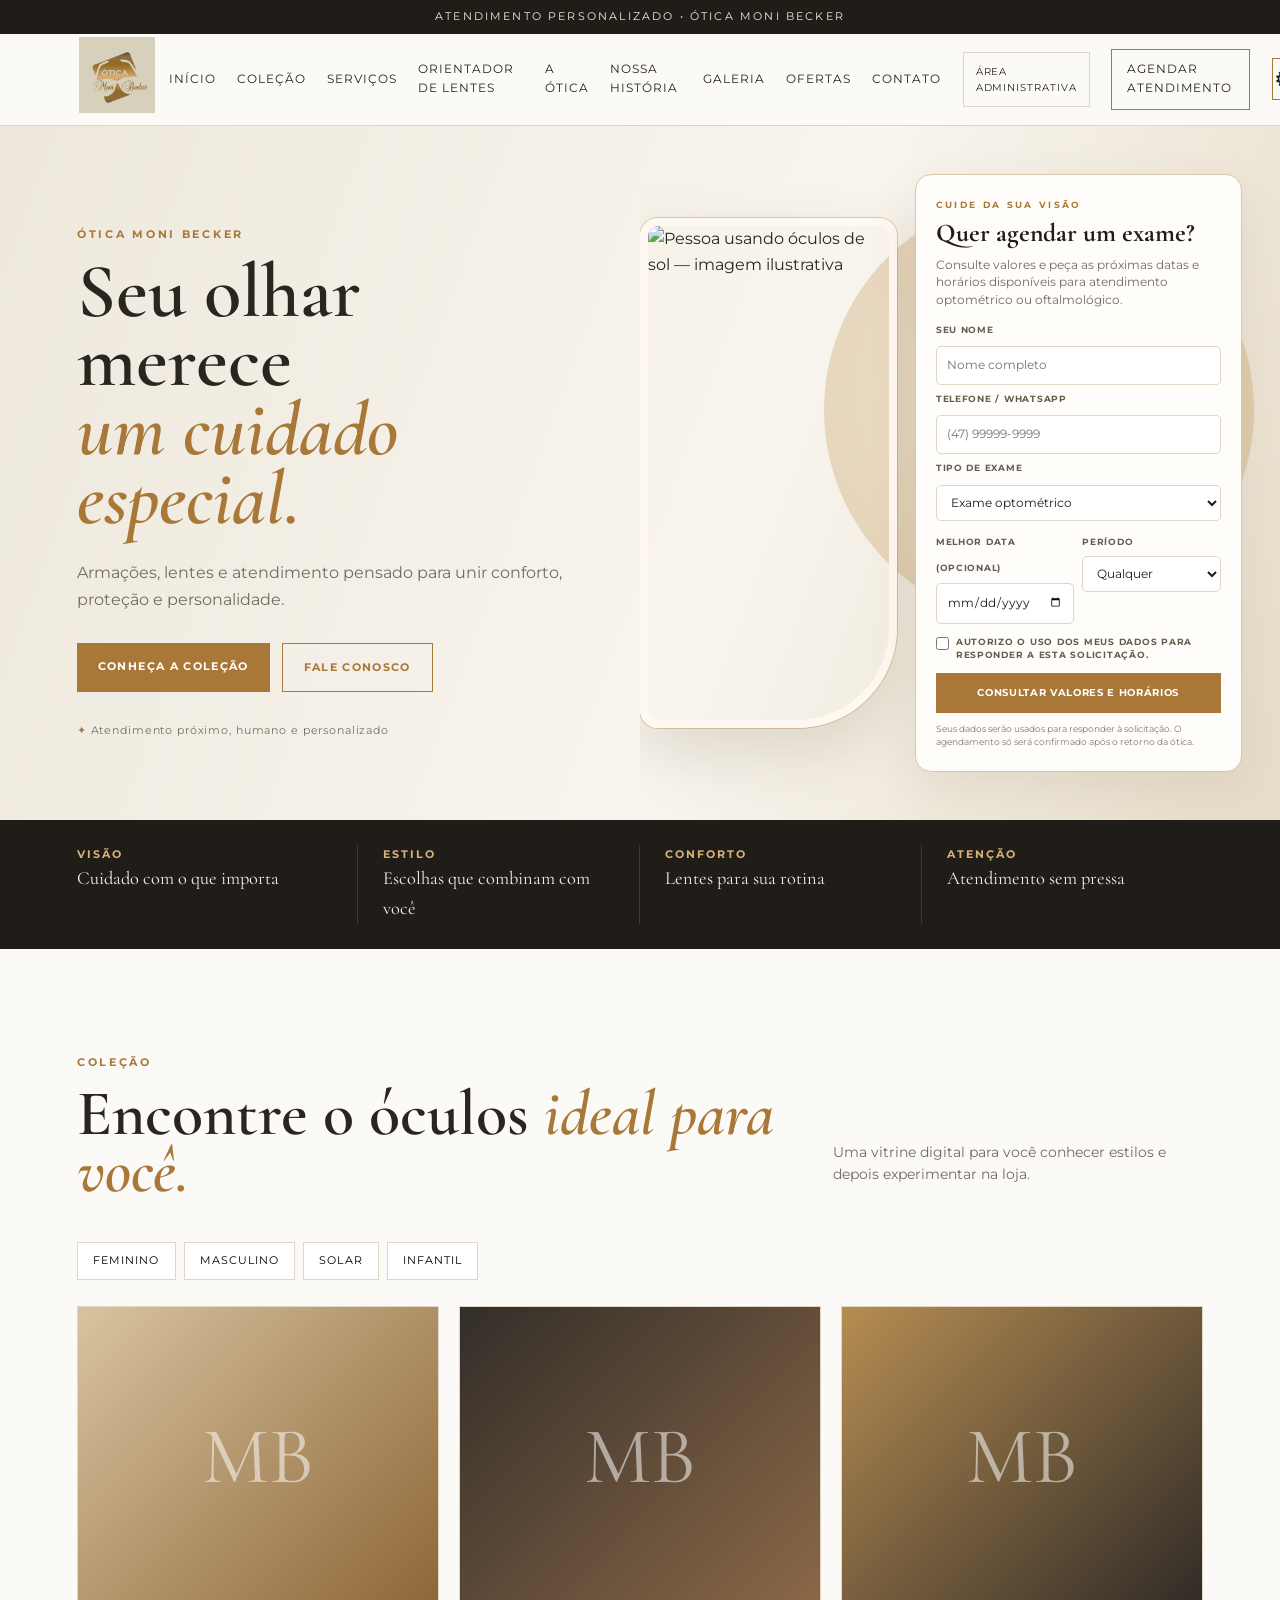
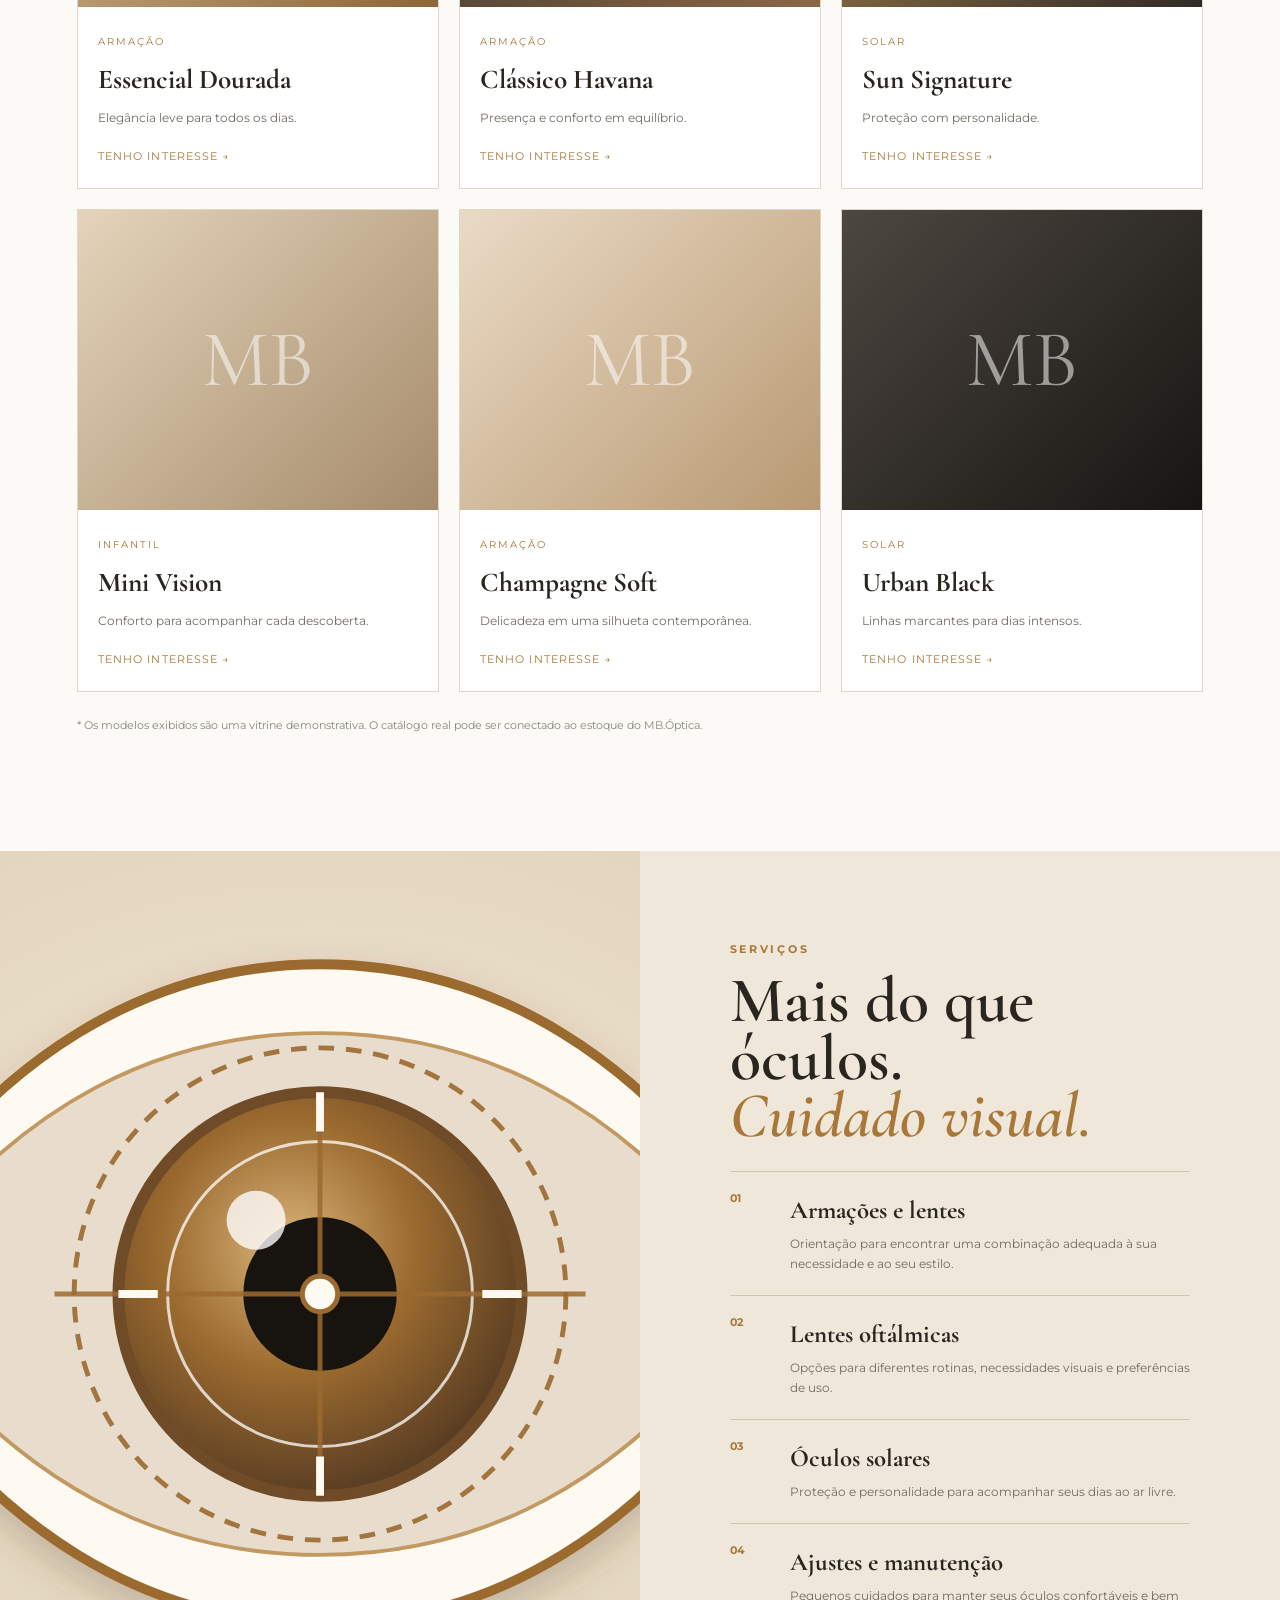
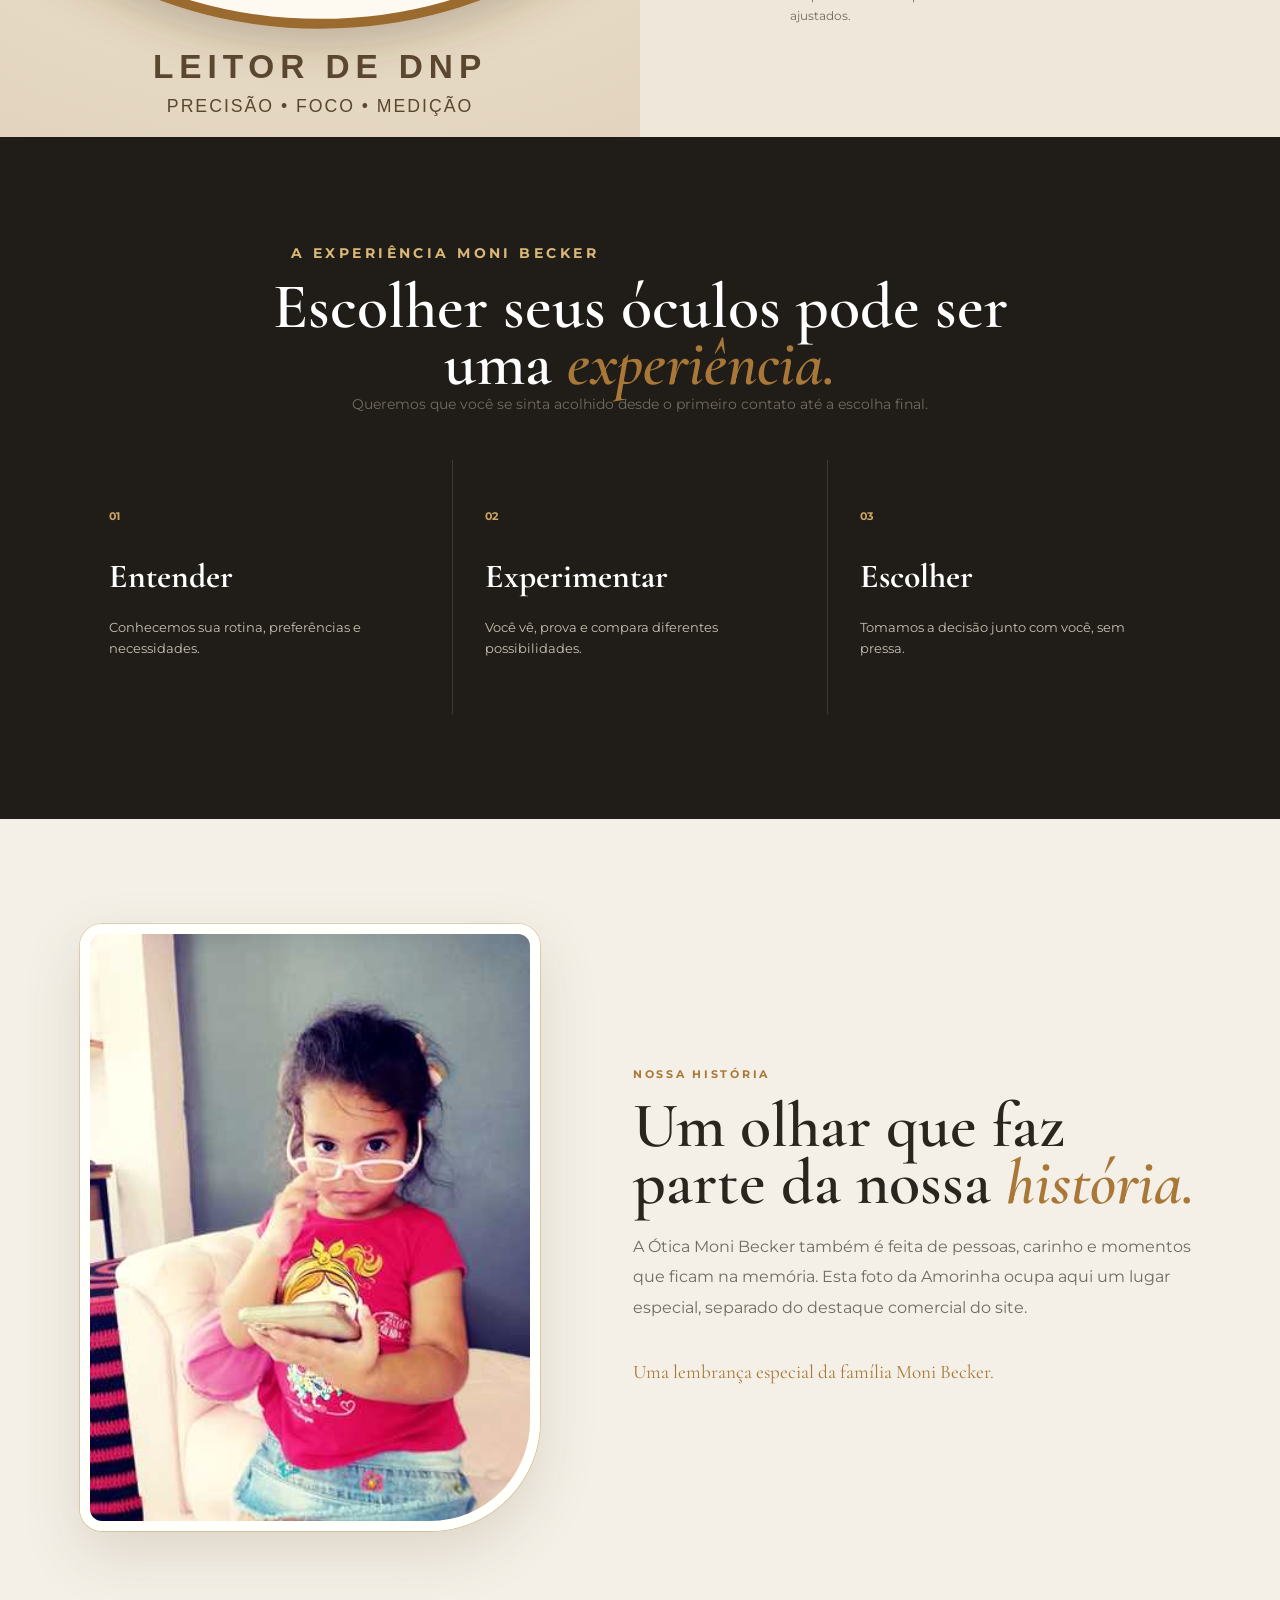
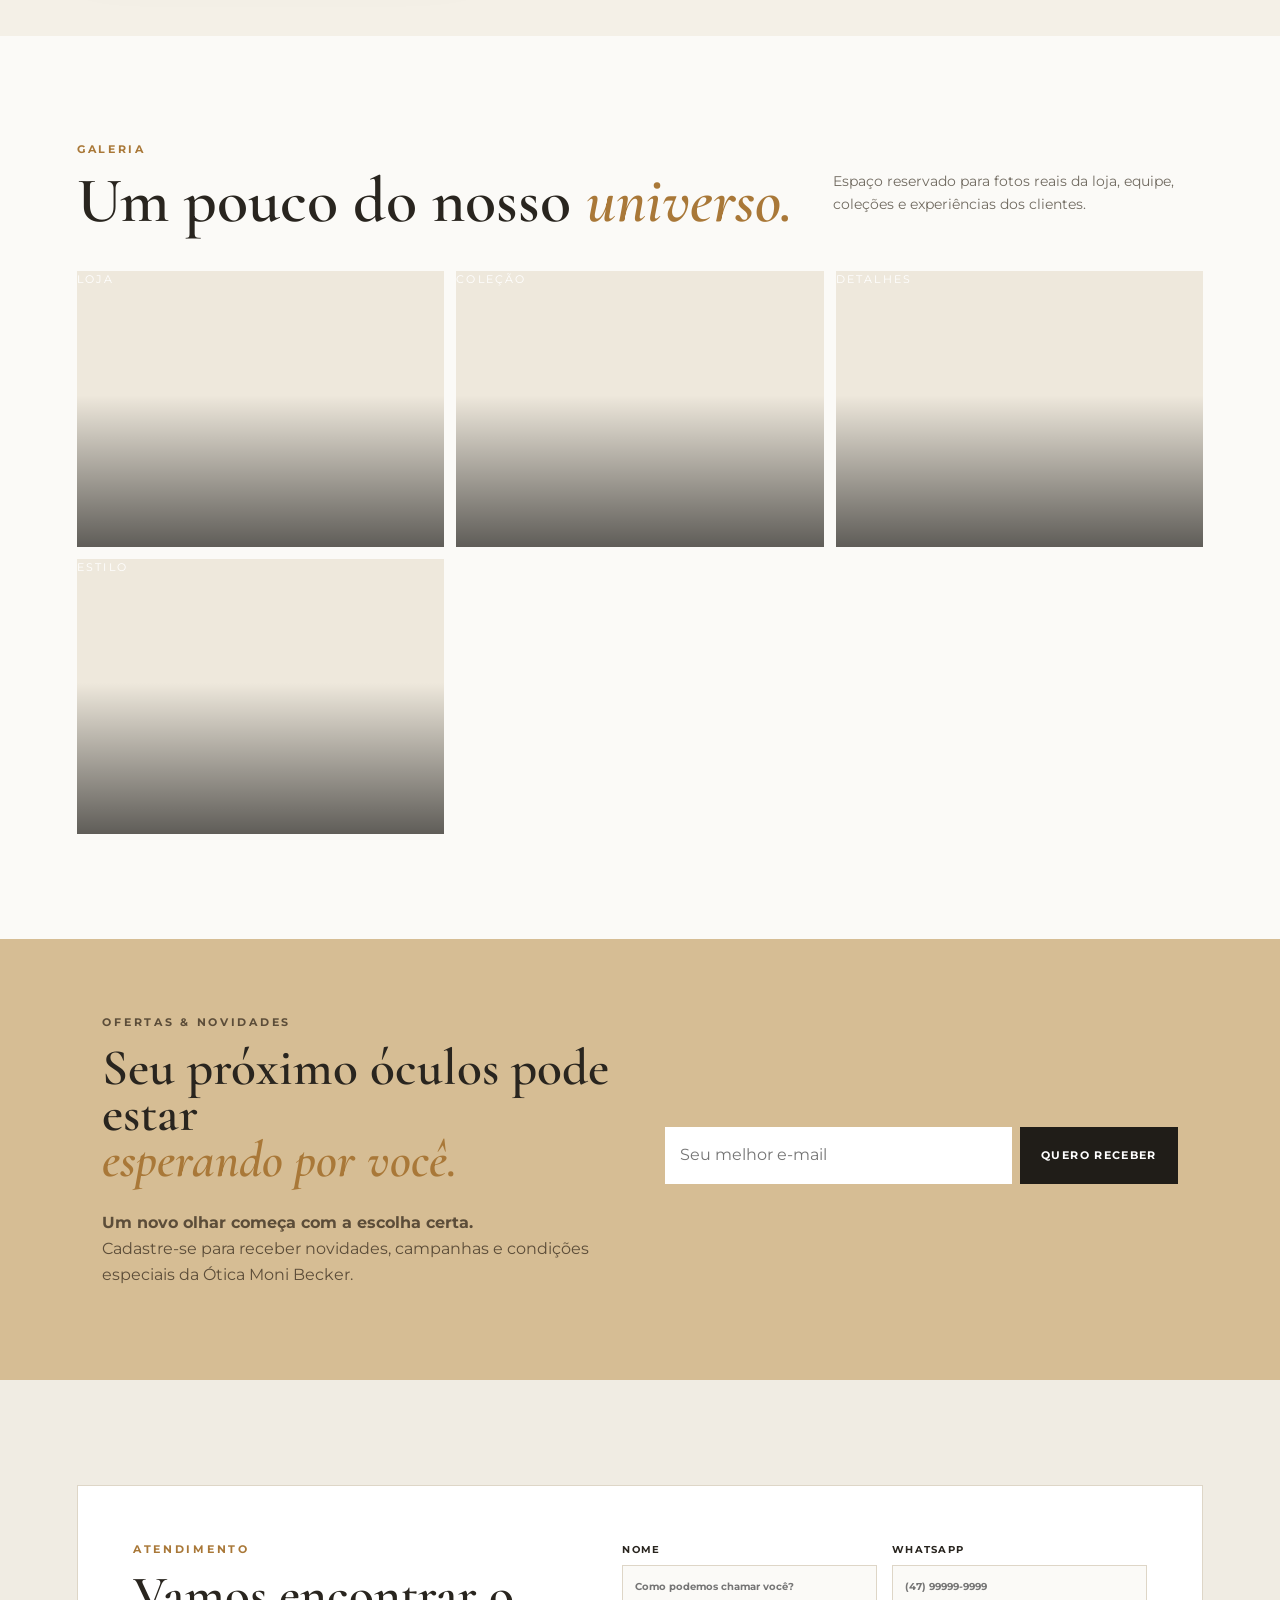
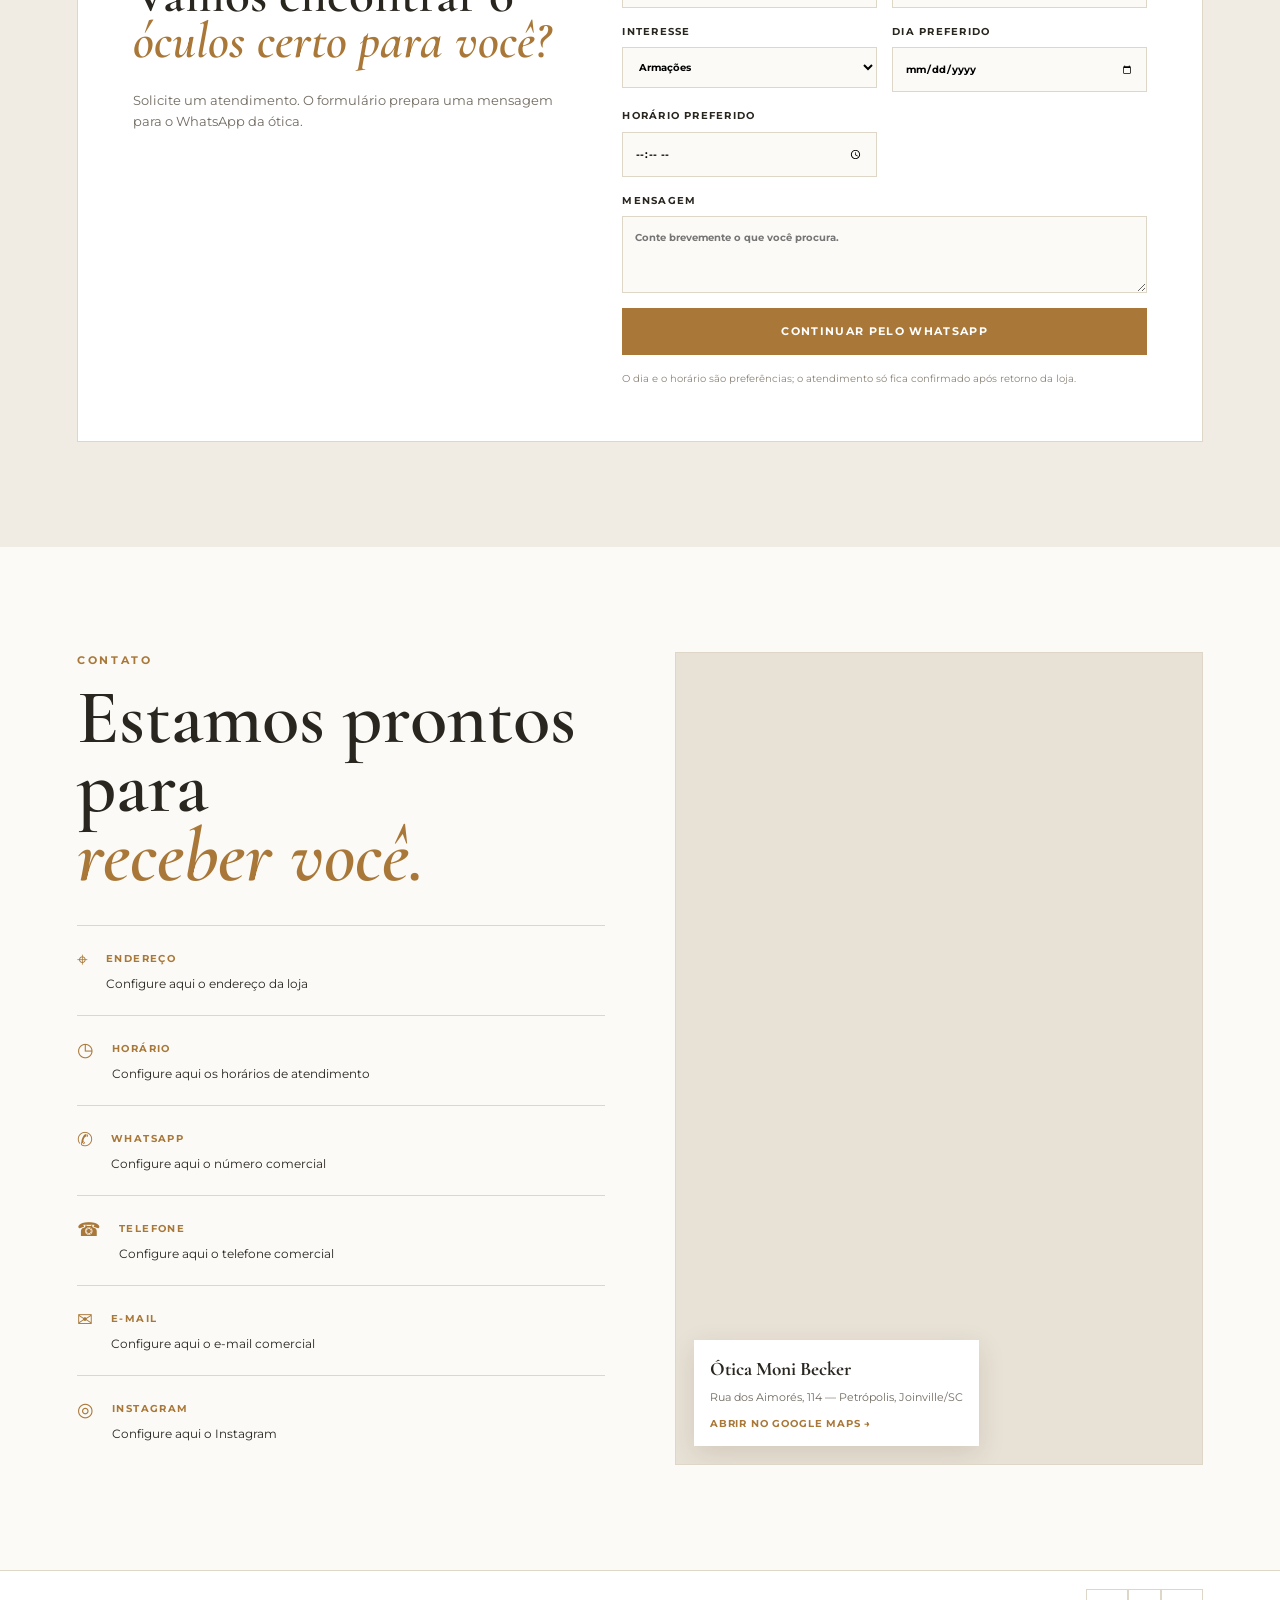
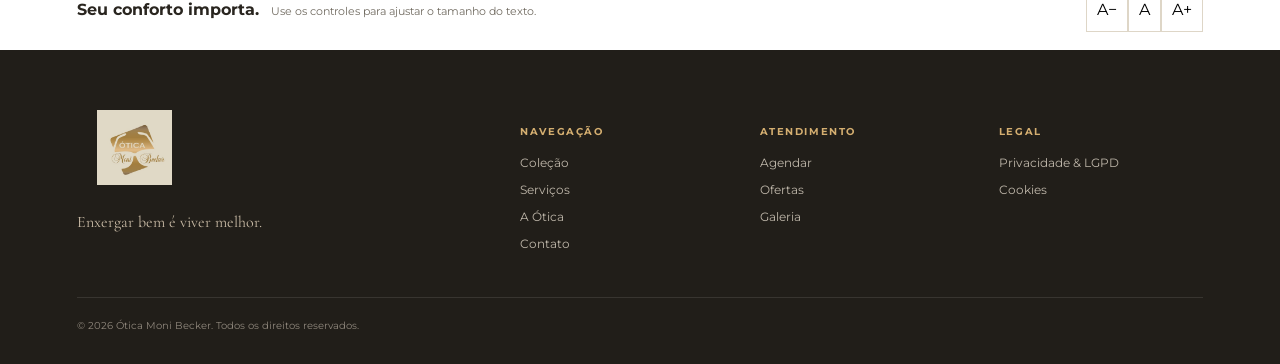
==== commit 92d01dba: "Refresh public gallery CSS and JavaScript assets" ====
--- a/index.html
+++ b/index.html
@@ -10,7 +10,7 @@
   <link rel="preconnect" href="https://fonts.googleapis.com">
   <link rel="preconnect" href="https://fonts.gstatic.com" crossorigin>
   <link href="https://fonts.googleapis.com/css2?family=Cormorant+Garamond:wght@500;600;700&family=Montserrat:wght@400;500;600;700&display=swap" rel="stylesheet">
-  <link rel="stylesheet" href="styles.css?v=20261030-49">
+  <link rel="stylesheet" href="styles.css?v=20261114-50">
   <style>
     .hero-photo-wrap{position:relative;min-height:690px;display:grid;grid-template-columns:minmax(0,.88fr) minmax(280px,1.12fr);align-items:center;gap:18px;padding:28px 3vw 28px 0;overflow:hidden}
     .hero-photo-wrap::before{content:"";position:absolute;width:430px;height:430px;border-radius:50%;background:radial-gradient(circle,#ead0a3,#bb8a4a);opacity:.34;right:4%;top:10%}
@@ -315,6 +315,6 @@
 
   <a class="floating-whatsapp" id="floatingWhatsapp" href="#contato" aria-label="Falar com a Ótica Moni Becker pelo WhatsApp" hidden><span aria-hidden="true">☏</span><span>WhatsApp</span></a>
   <div class="toast" id="toast" role="status"></div>
-  <script src="https://cdn.jsdelivr.net/npm/@supabase/supabase-js@2"></script><script src="supabase-config.js"></script><script src="script.js?v=20261030-51"></script>
+  <script src="https://cdn.jsdelivr.net/npm/@supabase/supabase-js@2"></script><script src="supabase-config.js"></script><script src="script.js?v=20261114-53"></script>
 </body>
 </html>
--- a/styles.css
+++ b/styles.css
@@ -92,3 +92,37 @@
 .appointment-fallback-link{display:inline-block;margin-left:4px;color:var(--gold);font-weight:700;text-decoration:underline}
 .appointment-message-field{grid-column:1/-1}
 @media(max-width:600px){.floating-whatsapp{right:14px;bottom:14px;padding:12px 15px;font-size:.72rem}.appointment-status,.appointment-message-field{grid-column:1/-1}}
+
+/* Galeria pública: miniaturas padronizadas sem cortar o conteúdo */
+.gallery-grid{align-items:stretch}
+.gallery-tile{aspect-ratio:4/3;min-width:0;isolation:isolate}
+.gallery-tile:after{z-index:1}
+.gallery-open{display:block;position:absolute;inset:0;width:100%;height:100%;padding:0;border:0;background:#eee8dc;cursor:zoom-in;overflow:hidden}
+.gallery-tile img{width:100%;height:100%;object-fit:contain;object-position:center;display:block;transition:transform .35s ease}
+.gallery-tile:hover img{transform:scale(1.035)}
+.gallery-tile figcaption{z-index:2;pointer-events:none}
+.gallery-lightbox[hidden]{display:none!important}
+.gallery-lightbox{position:fixed;inset:0;z-index:9999;display:flex;align-items:center;justify-content:center;padding:64px 86px 54px;background:rgba(12,12,12,.94);color:#fff;backdrop-filter:blur(5px)}
+.gallery-lightbox-figure{display:flex;flex-direction:column;align-items:center;justify-content:center;max-width:min(1100px,100%);max-height:100%;margin:0}
+.gallery-lightbox-image{display:block;max-width:100%;max-height:calc(100vh - 150px);width:auto;height:auto;object-fit:contain;box-shadow:0 18px 60px #0008}
+.gallery-lightbox-caption{margin-top:16px;color:#fff;text-align:center;font-size:.8rem;letter-spacing:.14em;text-transform:uppercase}
+.gallery-lightbox-count{position:absolute;bottom:17px;left:50%;transform:translateX(-50%);margin:0;color:#ddd;font-size:.75rem}
+.gallery-lightbox-close,.gallery-lightbox-prev,.gallery-lightbox-next{position:absolute;display:grid;place-items:center;width:48px;height:48px;border:1px solid #ffffff50;border-radius:50%;background:#ffffff18;color:#fff;font-size:32px;line-height:1;cursor:pointer;transition:background .15s,transform .15s}
+.gallery-lightbox-close:hover,.gallery-lightbox-prev:hover,.gallery-lightbox-next:hover{background:#ffffff35;transform:scale(1.05)}
+.gallery-lightbox-close{top:22px;right:24px;font-size:30px}
+.gallery-lightbox-prev{left:22px;top:50%;transform:translateY(-50%)}
+.gallery-lightbox-prev:hover{transform:translateY(-50%) scale(1.05)}
+.gallery-lightbox-next{right:22px;top:50%;transform:translateY(-50%)}
+.gallery-lightbox-next:hover{transform:translateY(-50%) scale(1.05)}
+body.gallery-lightbox-open{overflow:hidden}
+@media(max-width:600px){
+ .gallery-grid{grid-template-columns:repeat(2,minmax(0,1fr));gap:8px}
+ .gallery-tile figcaption{left:10px;bottom:10px;font-size:.55rem;letter-spacing:.1em}
+ .gallery-lightbox{padding:64px 14px 64px}
+ .gallery-lightbox-image{max-height:calc(100vh - 180px);max-width:100%}
+ .gallery-lightbox-prev,.gallery-lightbox-next{top:auto;bottom:14px;width:42px;height:42px}
+ .gallery-lightbox-prev{left:calc(50% - 54px)}
+ .gallery-lightbox-next{right:calc(50% - 54px)}
+ .gallery-lightbox-close{top:14px;right:14px}
+}
+@media(prefers-reduced-motion:reduce){.gallery-tile img,.gallery-lightbox-close,.gallery-lightbox-prev,.gallery-lightbox-next{transition:none}}
